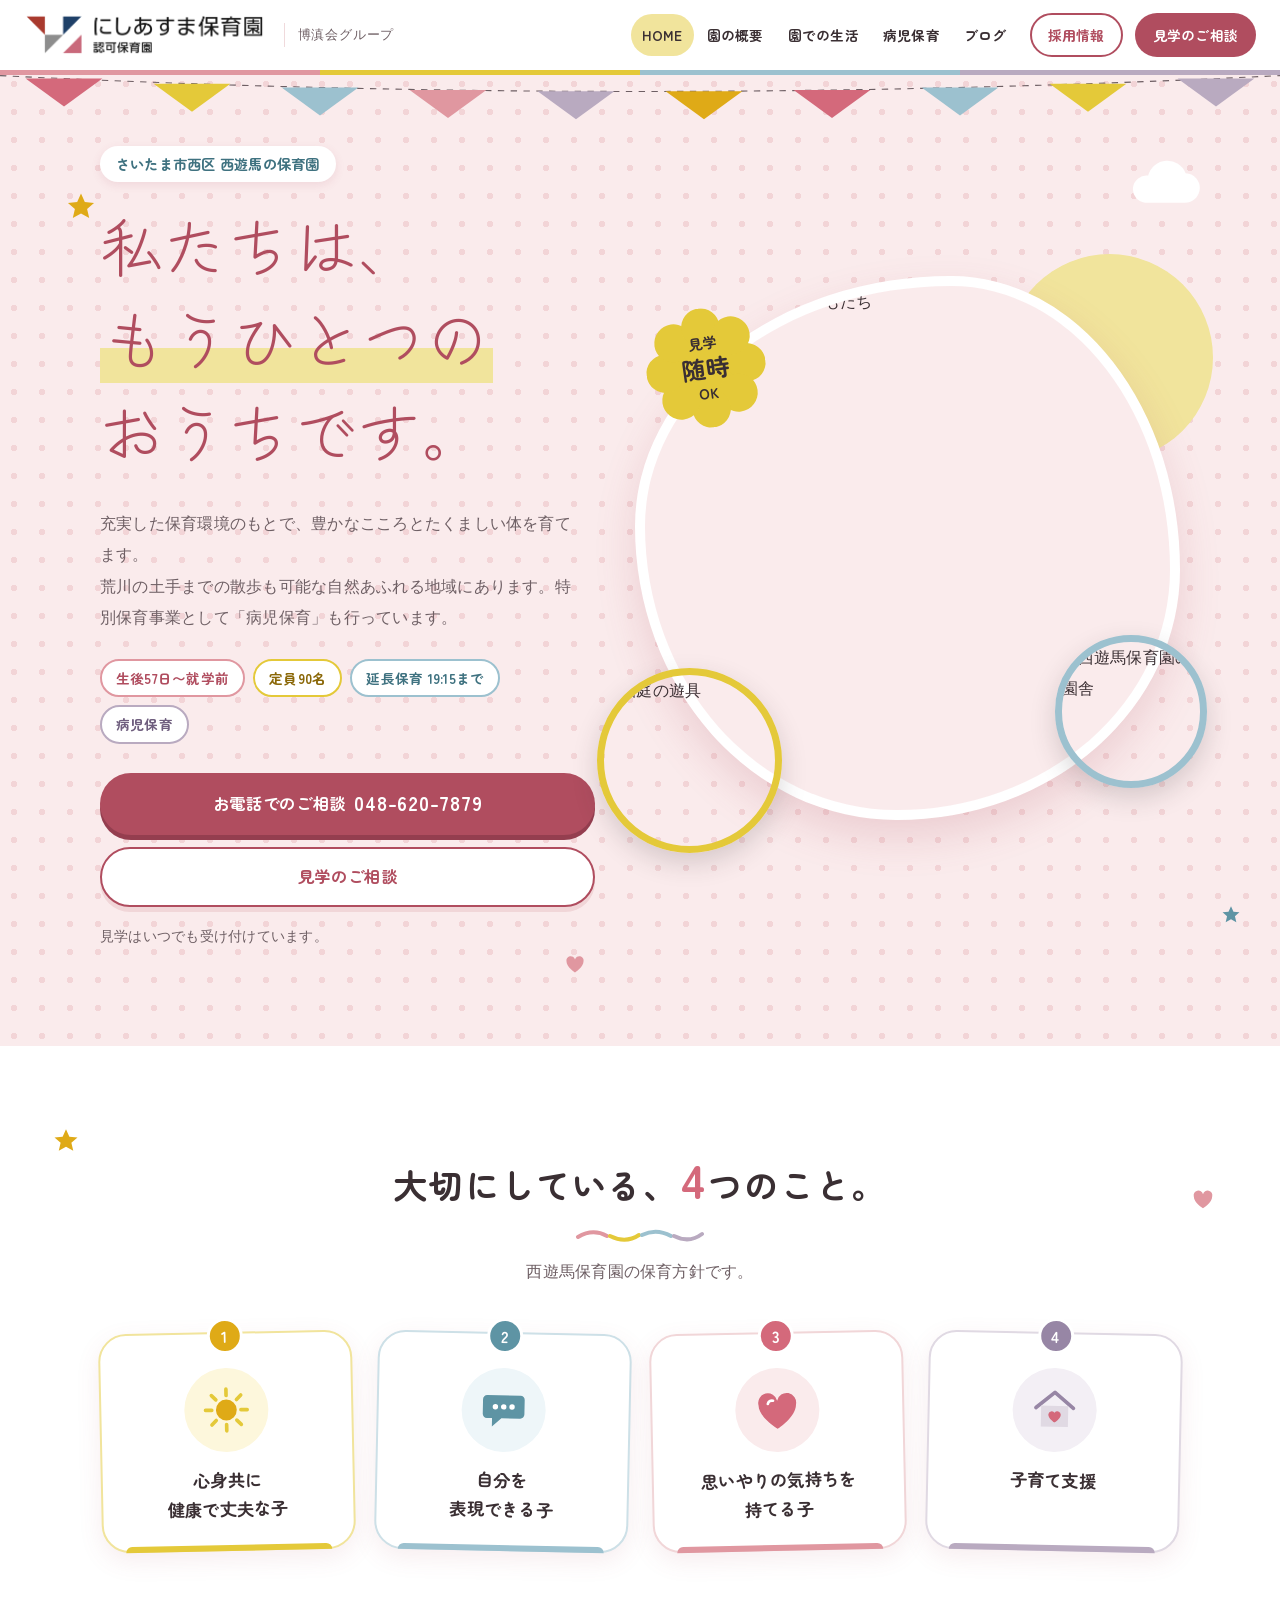
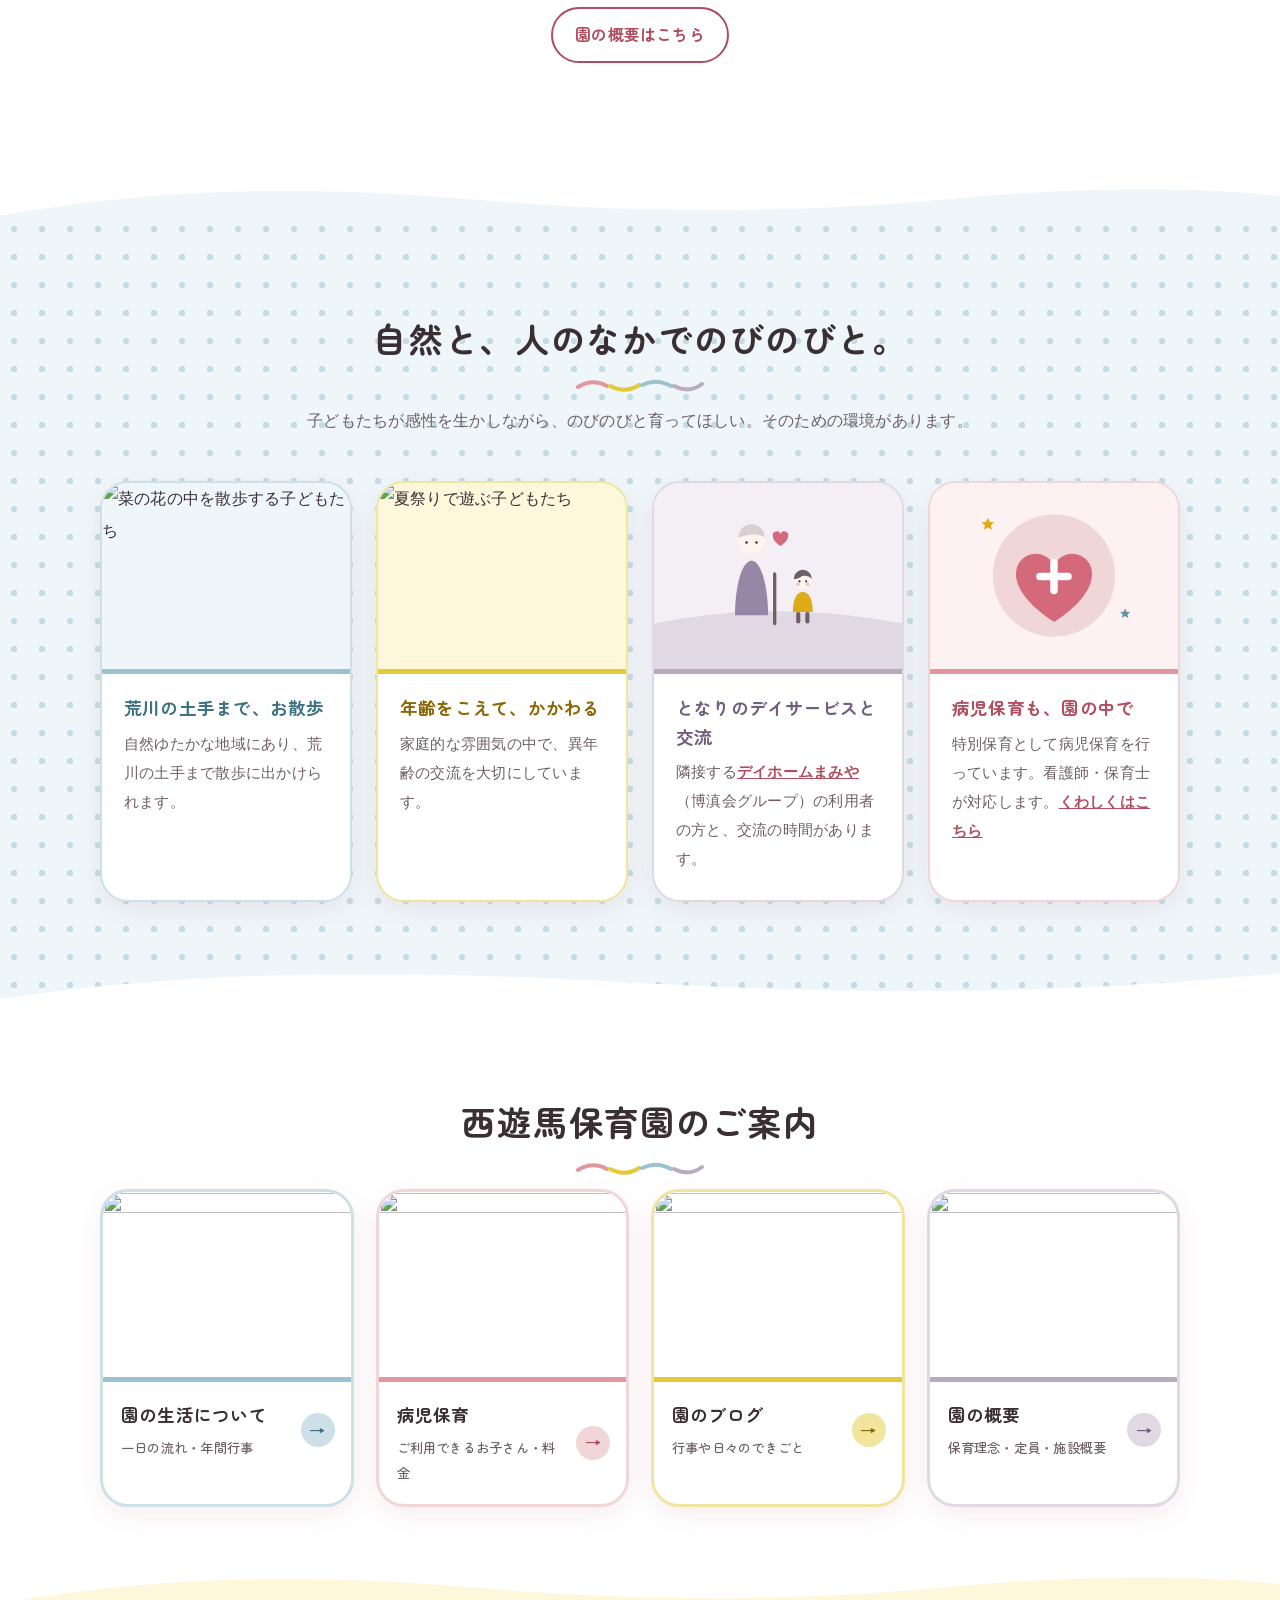
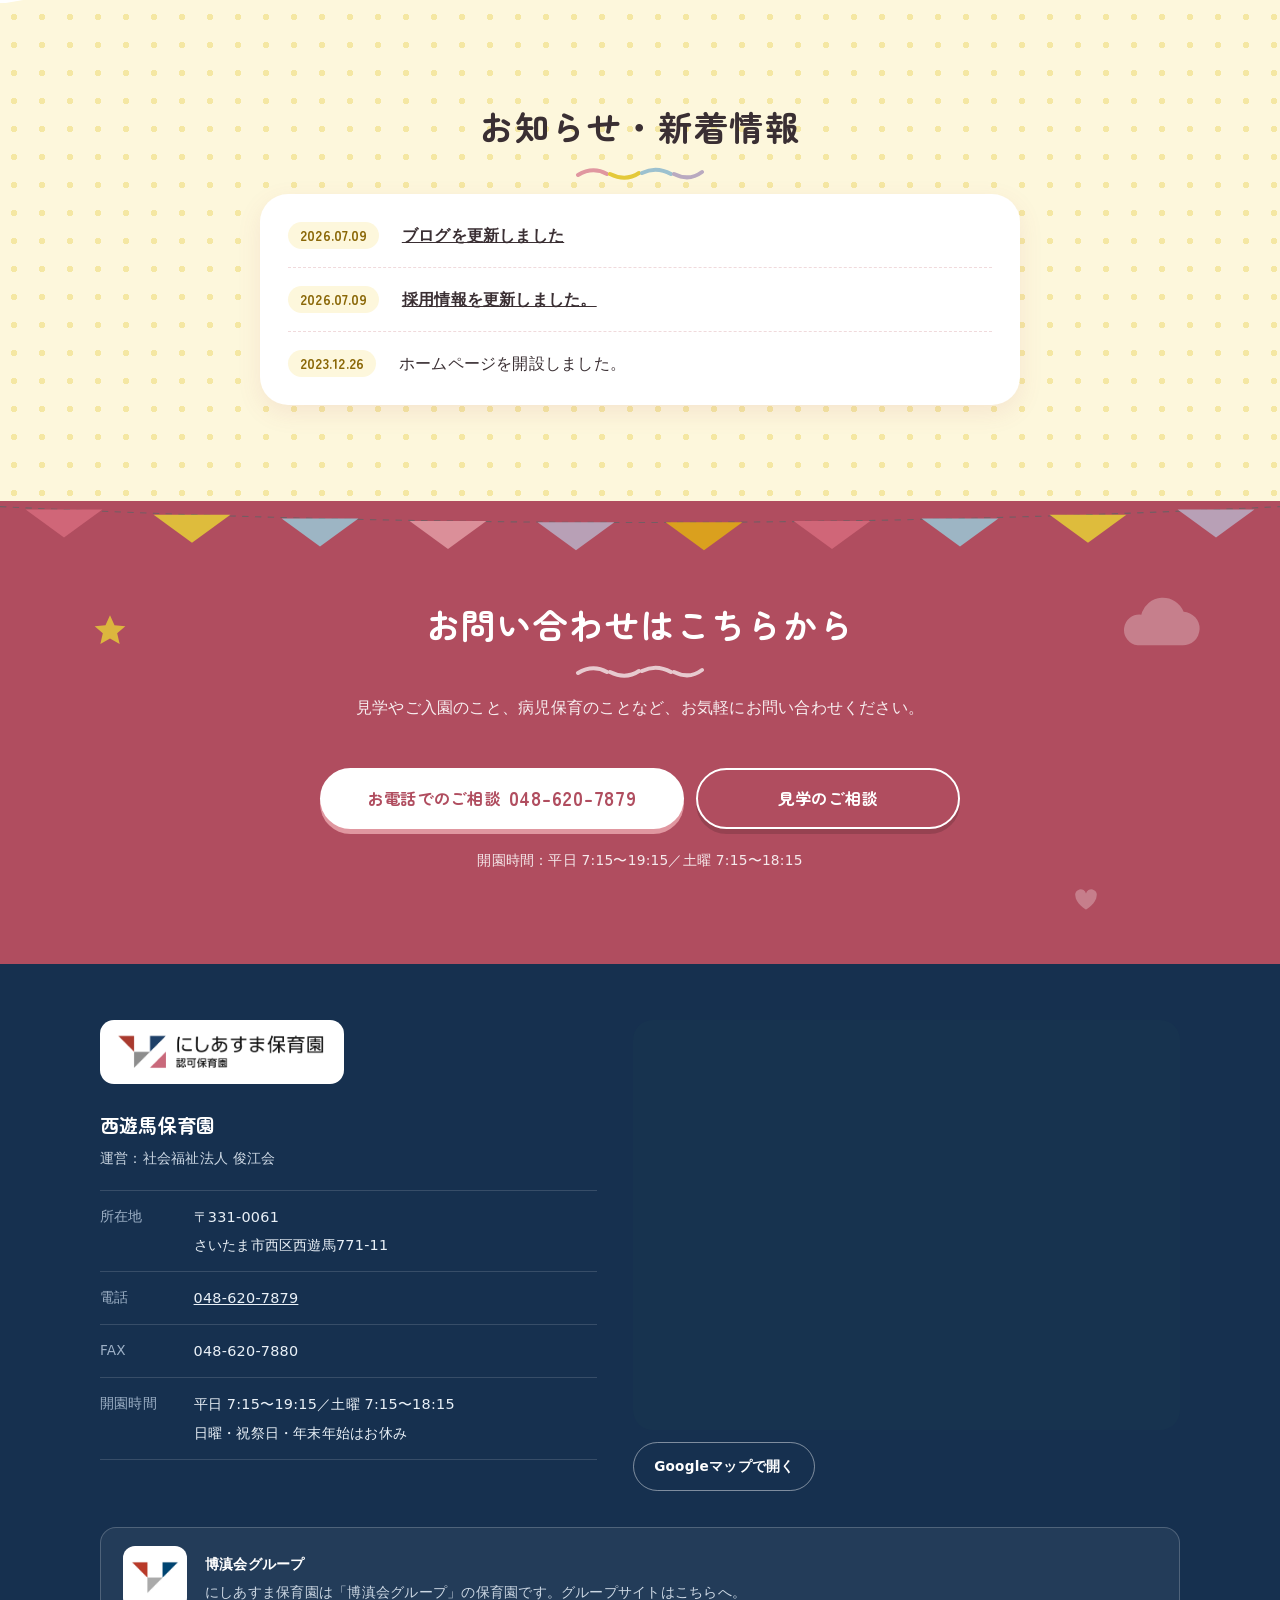
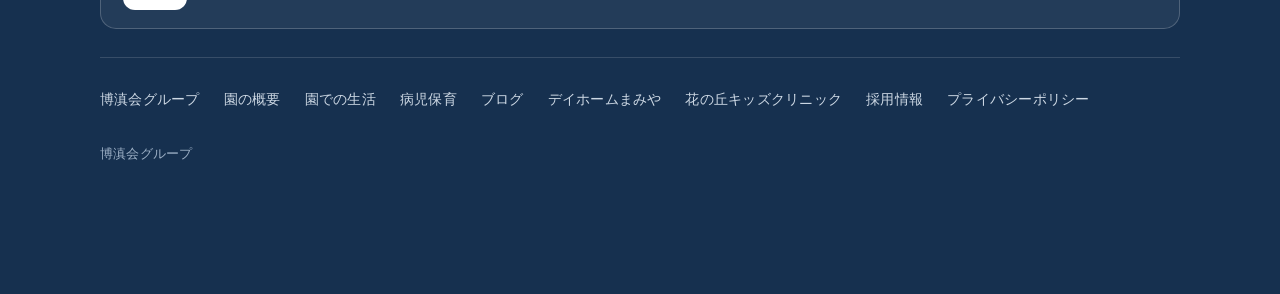
==== index.html @ fa854dcd "Add files via upload" ====
﻿<!DOCTYPE html>
<html lang="ja">
<head>
<meta charset="UTF-8">
<meta name="viewport" content="width=device-width, initial-scale=1">
<title>西遊馬保育園｜さいたま市西区の認可保育園｜博滇会グループ</title>
<!-- ★お試し公開のあいだは検索結果に出ないようにしています。本番公開のときはこの1行を削除してください★ -->
<meta name="robots" content="noindex,nofollow">
<meta name="description" content="社会福祉法人 俊江会 西遊馬保育園（さいたま市西区西遊馬）。生後57日から就学前まで、定員90名の認可保育園です。病児保育も行っています。博滇会グループ。">
<link rel="preconnect" href="https://fonts.googleapis.com">
<link rel="preconnect" href="https://fonts.gstatic.com" crossorigin>
<link href="https://fonts.googleapis.com/css2?family=Zen+Maru+Gothic:wght@500;700&display=swap" rel="stylesheet">
<link href="https://fonts.googleapis.com/css2?family=Zen+Kurenaido&display=swap&text=%E7%A7%81%E3%81%9F%E3%81%A1%E3%81%AF%E3%80%81%E3%82%82%E3%81%86%E3%81%B2%E3%81%A8%E3%81%A4%E3%81%AE%E3%81%8A%E3%81%86%E3%81%A1%E3%81%A7%E3%81%99%E3%80%82" rel="stylesheet">
<link rel="stylesheet" href="style.css">
</head>
<body>
<!--
  西遊馬保育園（博滇会グループ）　6ページ版　2026-10-06
  中身は今のサイト（nishiasuma.ed.jp）の6ページをそのまま移しています。
  ★写真・PDFは今のサイトのアドレスのまま読み込んでいます。
    博滇会サイトに移すときは、写真とPDFを博滇会サイトにアップし、
    「https://nishiasuma.ed.jp/」で始まるアドレスをすべて書き換えてください。
  ★1枚目の一行「私たちは、もうひとつのおうちです。」は案です。
-->
<!-- ========= 使い回すイラストの部品（見た目だけ） ========= -->
<svg width="0" height="0" style="position:absolute" aria-hidden="true">
  <defs>
    <symbol id="i-star" viewBox="0 0 24 24"><path d="M12 2.5l2.7 6 6.5.6-4.9 4.3 1.5 6.4L12 16.5l-5.8 3.3 1.5-6.4-4.9-4.3 6.5-.6z" fill="currentColor"/></symbol>
    <symbol id="i-heart" viewBox="0 0 24 24"><path d="M12 20.5S3.5 15.2 3.5 9.6A4.3 4.3 0 0 1 12 7.5a4.3 4.3 0 0 1 8.5 2.1c0 5.6-8.5 10.9-8.5 10.9z" fill="currentColor"/></symbol>
    <symbol id="i-cloud" viewBox="0 0 48 28"><path d="M13 26h24a9 9 0 0 0 .8-18A12 12 0 0 0 15 9.5 8.3 8.3 0 0 0 13 26z" fill="currentColor"/></symbol>
    <!-- 子どもの人形 -->
    <symbol id="kid" viewBox="0 0 40 70"><circle cx="20" cy="14" r="11" fill="#fff3ee"/><circle cx="20" cy="12" r="11" fill="none"/><path d="M9 12a11 11 0 0 1 22 0c-4-4-10-5-14-2-3 2-6 2-8 2z" fill="#6e5f64"/><circle cx="16" cy="15" r="1.3" fill="#3a2f33"/><circle cx="24" cy="15" r="1.3" fill="#3a2f33"/><circle cx="14" cy="18.5" r="2" fill="#e097a0" opacity=".6"/><circle cx="26" cy="18.5" r="2" fill="#e097a0" opacity=".6"/><path d="M8 52c0-16 5-24 12-24s12 8 12 24z" fill="currentColor"/><rect x="12" y="52" width="5" height="14" rx="2.5" fill="#6e5f64"/><rect x="23" y="52" width="5" height="14" rx="2.5" fill="#6e5f64"/></symbol>
  </defs>
</svg>

<header class="header">
  <a class="header__id" href="index.html">
    <img class="header__logoimg" src="logo-nishiasuma.png" alt="にしあすま保育園 認可保育園" width="981" height="185">
    <span class="group header__grp">博滇会グループ</span>
  </a>
  <nav class="gn" aria-label="サイトのご案内">
    <ul class="gn__list" id="gn-list"><li><a class="gn__a is-cur" href="index.html" aria-current="page">HOME</a></li><li><a class="gn__a" href="about.html">園の概要</a></li><li><a class="gn__a" href="life.html">園での生活</a></li><li><a class="gn__a" href="byojihoiku.html">病児保育</a></li><li><a class="gn__a" href="blog.html">ブログ</a></li></ul>
    <!-- ▼差し替え③：法人の採用サイト（うしろの ?utm_... は消さないでください） -->
    <a class="gn__recruit" id="btn-recruit-header" href="https://arwrk.net/recruit/hakushinkai?utm_source=nishiasuma&amp;utm_medium=site&amp;utm_campaign=recruit" target="_blank" rel="noopener">採用情報</a>
    <!-- ▼差し替え②：問い合わせページ -->
    <a class="gnav__cta gn__cta" id="btn-visit-header" href="https://hakushinkai.jp/contact/">見学のご相談</a>
    <button class="gn__toggle" type="button" aria-expanded="false" aria-controls="gn-list" aria-label="メニューを開く">
      <span class="gn__bars" aria-hidden="true"><span></span><span></span><span></span></span><span class="gn__togtxt">メニュー</span>
    </button>
  </nav>
</header>
<!-- ===== 1枚目 ===== -->
<main class="fv dots wave-bottom pink-sec">
  <div class="bunting" aria-hidden="true"></div>
  <span class="float float--a" style="width:34px;height:34px;left:5%;top:120px;color:var(--yel1)" aria-hidden="true"><svg><use href="#i-star"/></svg></span>
  <span class="float float--b" style="width:80px;height:46px;right:6%;top:90px;color:#fff" aria-hidden="true"><svg><use href="#i-cloud"/></svg></span>
  <span class="float float--a" style="width:24px;height:24px;left:44%;bottom:70px;color:var(--pink2)" aria-hidden="true"><svg><use href="#i-heart"/></svg></span>
  <span class="float float--b" style="width:22px;height:22px;right:3%;bottom:120px;color:var(--sky1)" aria-hidden="true"><svg><use href="#i-star"/></svg></span>

  <div class="fv__grid">
    <div class="fv__copy">
      <h1 class="sr-only">西遊馬保育園（さいたま市西区）｜博滇会グループの保育園</h1>
      <span class="fv__place">さいたま市西区 西遊馬の保育園</span>
      <!-- ★見せ場の一行（案）★ -->
      <p class="lead" aria-hidden="true"><span>私たちは、</span><span><em>もうひとつの</em></span><span>おうちです。</span></p>
      <p class="fv__text">充実した保育環境のもとで、豊かなこころとたくましい体を育てます。<br>荒川の土手までの散歩も可能な自然あふれる地域にあります。特別保育事業として「病児保育」も行っています。</p>
      <ul class="tags">
        <li>生後57日〜就学前</li>
        <li>定員90名</li>
        <li>延長保育 19:15まで</li>
        <li>病児保育</li>
      </ul>
      <div class="actions">
        <a class="btn btn--tel" id="btn-tel" href="tel:0486207879"><span>お電話でのご相談</span><span class="num-t">048-620-7879</span></a>
        <!-- ▼差し替え② -->
        <a class="btn btn--visit" id="btn-visit" href="https://hakushinkai.jp/contact/"><span>見学のご相談</span></a>
      </div>
      <p class="fv__note">見学はいつでも受け付けています。</p>
    </div>

    <div class="fv__photo">
      <span class="fv__ring fv__ring--1" aria-hidden="true"></span>
            <span class="fv__badge" aria-hidden="true"><span>見学<b>随時</b>OK</span></span>
      <div class="blob">
        <!-- ▼差し替え①：写真は今のサイト（nishiasuma.ed.jp）から読み込んでいます -->
        <img src="https://nishiasuma.ed.jp/img/p-top-recruit.jpg" alt="窓の外をながめる子どもたち" width="1200" height="800">
      </div>
      <figure class="fv__mini fv__mini--1"><img src="https://nishiasuma.ed.jp/img/mainvisual/life.jpg" alt="園庭の遊具" loading="lazy"></figure>
      <figure class="fv__mini fv__mini--2"><img src="https://nishiasuma.ed.jp/img/mainvisual/about.jpg" alt="西遊馬保育園の園舎" loading="lazy"></figure>
    </div>
  </div>
</main>

<!-- ===== 保育方針・保育理念 ===== -->
<section class="section section--white" aria-labelledby="policy-title">
  <span class="float float--a" style="width:30px;height:30px;left:4%;top:80px;color:var(--yel1)" aria-hidden="true"><svg><use href="#i-star"/></svg></span>
  <span class="float float--b" style="width:26px;height:26px;right:5%;top:140px" aria-hidden="true"><svg><use href="#i-heart"/></svg></span>
  <div class="wrap">
    <h2 class="h2" id="policy-title"><span>大切にしている、</span><span><span class="num">4</span>つのこと。</span></h2>
    <p class="lede">西遊馬保育園の保育方針です。</p>

    <div class="policy">
      <article class="pcard k-yel"><span class="pcard__no">1</span>
        <div class="pcard__ico" aria-hidden="true"><svg viewBox="0 0 48 48"><circle cx="24" cy="24" r="10" fill="#dfaa17"/><g stroke="#e4c939" stroke-width="3.5" stroke-linecap="round"><path d="M24 4v6M24 38v6M4 24h6M38 24h6M9.9 9.9l4.2 4.2M33.9 33.9l4.2 4.2M9.9 38.1l4.2-4.2M33.9 14.1l4.2-4.2"/></g></svg></div>
        <h3>心身共に<br>健康で丈夫な子</h3></article>
      <article class="pcard k-sky"><span class="pcard__no">2</span>
        <div class="pcard__ico" aria-hidden="true"><svg viewBox="0 0 48 48"><path d="M8 10h32a4 4 0 0 1 4 4v14a4 4 0 0 1-4 4H22l-9 8v-8H8a4 4 0 0 1-4-4V14a4 4 0 0 1 4-4z" fill="#5e94a4"/><g fill="#fff"><circle cx="16" cy="21" r="2.6"/><circle cx="24" cy="21" r="2.6"/><circle cx="32" cy="21" r="2.6"/></g></svg></div>
        <h3>自分を<br>表現できる子</h3></article>
      <article class="pcard k-pink"><span class="pcard__no">3</span>
        <div class="pcard__ico" aria-hidden="true"><svg viewBox="0 0 48 48"><path d="M24 42S6 31 6 19a9 9 0 0 1 18-4 9 9 0 0 1 18 4c0 12-18 23-18 23z" fill="#d4697b"/><path d="M15 18a4 4 0 0 1 5-3" stroke="#fff" stroke-width="2.6" fill="none" stroke-linecap="round"/></svg></div>
        <h3>思いやりの気持ちを<br>持てる子</h3></article>
      <article class="pcard k-pur"><span class="pcard__no">4</span>
        <div class="pcard__ico" aria-hidden="true"><svg viewBox="0 0 48 48"><path d="M6 22L24 7l18 15" fill="none" stroke="#9786a5" stroke-width="3.5" stroke-linecap="round" stroke-linejoin="round"/><path d="M11 20v20h26V20" fill="#e0d9e3"/><path d="M24 36s-6-3.6-6-7.6a3.3 3.3 0 0 1 6-1.7 3.3 3.3 0 0 1 6 1.7c0 4-6 7.6-6 7.6z" fill="#d4697b"/></svg></div>
        <h3>子育て支援</h3></article>
    </div>

    <p class="center" style="margin-top:2.4em"><a class="linkbtn" href="about.html">園の概要はこちら</a></p>
    <img class="deco-strip" src="https://nishiasuma.ed.jp/img/about_img02.png" alt="" aria-hidden="true" loading="lazy">
</section>

<!-- ===== 園の特徴 ===== -->
<section class="section section--pink dots wave-top tint-sky sky-sec" aria-labelledby="feature-title">
  <div class="wrap">
    <h2 class="h2" id="feature-title"><span>自然と、人のなかで</span><span>のびのびと。</span></h2>
    <p class="lede">子どもたちが感性を生かしながら、のびのびと育ってほしい。そのための環境があります。</p>

    <div class="features">
      <article class="fcard k-sky">
        <div class="fcard__pic"><img src="https://nishiasuma.ed.jp/img/mainvisual/byojihoiku.jpg" alt="菜の花の中を散歩する子どもたち" loading="lazy"></div>
        <div class="fcard__body"><h3>荒川の土手まで、お散歩</h3><p>自然ゆたかな地域にあり、荒川の土手まで散歩に出かけられます。</p></div>
      </article>
      <article class="fcard k-yel">
        <div class="fcard__pic"><img src="https://nishiasuma.ed.jp/img/about_img03.webp" alt="夏祭りで遊ぶ子どもたち" loading="lazy"></div>
        <div class="fcard__body"><h3>年齢をこえて、かかわる</h3><p>家庭的な雰囲気の中で、異年齢の交流を大切にしています。</p></div>
      </article>
      <article class="fcard k-pur">
        <div class="fcard__pic">
          <!-- ▼差し替え①：デイサービスとの交流 -->
          <svg viewBox="0 0 300 225" role="img" aria-label="デイサービスの方と子どものイラスト"><rect width="300" height="225" fill="#f3eff5"/><path d="M0 170 Q150 140 300 170 L300 225 L0 225Z" fill="#e0d9e3"/><circle cx="118" cy="70" r="16" fill="#fff3ee"/><path d="M102 66a16 16 0 0 1 32 0c-6-4-16-6-32 0z" fill="#d9cfd2"/><circle cx="112" cy="72" r="1.5" fill="#3a2f33"/><circle cx="124" cy="72" r="1.5" fill="#3a2f33"/><path d="M98 160c0-34 8-66 20-66s20 32 20 66z" fill="#9786a5"/><path d="M146 110v60" stroke="#6e5f64" stroke-width="4" stroke-linecap="round"/><use href="#kid" x="160" y="104" width="40" height="70" style="color:#dfaa17"/><use href="#i-heart" x="140" y="54" width="26" height="26" style="color:#d4697b"/></svg>
        </div>
        <div class="fcard__body"><h3>となりのデイサービスと交流</h3><p>隣接する<a id="btn-mamiya" href="https://hakushinkai.jp/facilities/dayhome_mamiya/">デイホームまみや</a>（博滇会グループ）の利用者の方と、交流の時間があります。</p></div>
      </article>
      <article class="fcard k-pink">
        <div class="fcard__pic">
          <!-- ▼差し替え①：病児保育室 -->
          <svg viewBox="0 0 300 225" role="img" aria-label="病児保育のイラスト"><rect width="300" height="225" fill="#fdf1f2"/><circle cx="150" cy="112" r="74" fill="#f1d6d8"/><path d="M150 168s-46-27-46-58a24 24 0 0 1 46-10 24 24 0 0 1 46 10c0 31-46 58-46 58z" fill="#d4697b"/><path d="M150 96v34M133 113h34" stroke="#fff" stroke-width="9" stroke-linecap="round"/><use href="#i-star" x="60" y="40" width="20" height="20" style="color:#dfaa17"/><use href="#i-star" x="228" y="150" width="16" height="16" style="color:#5e94a4"/></svg>
        </div>
        <div class="fcard__body"><h3>病児保育も、園の中で</h3><p>特別保育として病児保育を行っています。看護師・保育士が対応します。<a href="byojihoiku.html">くわしくはこちら</a></p></div>
      </article>
    </div>
  </div>
</section>

<!-- ===== 各ページへの入口 ===== -->
<section class="section section--white wave-top white-sec" aria-labelledby="tiles-title">
  <div class="wrap">
    <h2 class="h2" id="tiles-title"><span>西遊馬保育園の</span><span>ご案内</span></h2>
    <div class="tiles">
      <a class="tile k-sky" href="life.html"><img src="https://nishiasuma.ed.jp/img/p-event/10_01.webp" alt="" loading="lazy"><span class="tile__t">園の生活について<small>一日の流れ・年間行事</small></span></a>
      <a class="tile k-pink" href="byojihoiku.html"><img src="https://nishiasuma.ed.jp/img/mainvisual/byojihoiku.jpg" alt="" loading="lazy"><span class="tile__t">病児保育<small>ご利用できるお子さん・料金</small></span></a>
      <a class="tile k-yel" href="blog.html"><img src="https://nishiasuma.ed.jp/blog/img/202606_01.webp" alt="" loading="lazy"><span class="tile__t">園のブログ<small>行事や日々のできごと</small></span></a>
      <a class="tile k-pur" href="about.html"><img src="https://nishiasuma.ed.jp/img/mainvisual/about.jpg" alt="" loading="lazy"><span class="tile__t">園の概要<small>保育理念・定員・施設概要</small></span></a>
    </div>
  </div>
</section>

<!-- ===== お知らせ・新着情報 ===== -->
<section class="section section--pink dots wave-top tint-yel yel-sec" aria-labelledby="news-title">
  <div class="wrap">
    <h2 class="h2" id="news-title">お知らせ・新着情報</h2>
    <!-- ▼差し替え⑤：博滇会サイトの「お知らせ」から自動で出す想定 -->
    <ul class="news">
      <li><time>2026.07.09</time><a href="blog.html">ブログを更新しました</a></li>
      <li><time>2026.07.09</time><a href="https://arwrk.net/recruit/hakushinkai?utm_source=nishiasuma&amp;utm_medium=site&amp;utm_campaign=recruit" target="_blank" rel="noopener">採用情報を更新しました。</a></li>
      <li><time>2023.12.26</time><span>ホームページを開設しました。</span></li>
    </ul>
  </div>
</section>
<!-- ===== 最後のご相談 ===== -->
<section class="cta" aria-labelledby="cta-title">
  <div class="bunting" aria-hidden="true"></div>
  <span class="float float--a is-yel" style="width:40px;height:40px;left:7%;top:110px" aria-hidden="true"><svg><use href="#i-star"/></svg></span>
  <span class="float float--b" style="width:90px;height:52px;right:6%;top:96px" aria-hidden="true"><svg><use href="#i-cloud"/></svg></span>
  <span class="float float--a" style="width:30px;height:30px;right:14%;bottom:50px" aria-hidden="true"><svg><use href="#i-heart"/></svg></span>
  <div class="wrap">
    <h2 class="h2" id="cta-title"><span>お問い合わせは</span><span>こちらから</span></h2>
    <p class="lede" style="text-align:center">見学やご入園のこと、病児保育のことなど、お気軽にお問い合わせください。</p>
    <div class="actions">
      <a class="btn btn--tel" id="btn-tel-2" href="tel:0486207879"><span>お電話でのご相談</span><span class="num-t">048-620-7879</span></a>
      <!-- ▼差し替え② -->
      <a class="btn btn--visit" id="btn-visit-2" href="https://hakushinkai.jp/contact/"><span>見学のご相談</span></a>
    </div>
    <p class="note">開園時間：平日 7:15〜19:15／土曜 7:15〜18:15</p>
  </div>
</section>

<!-- ===== フッター ===== -->
<footer class="footer">
  <div class="wrap footer__grid">
    <div>
      <span class="footer__logo"><img src="logo-nishiasuma.png" alt="にしあすま保育園 認可保育園" width="981" height="185" loading="lazy"></span>
      <span class="name">西遊馬保育園</span>
      <span class="name-sub">運営：社会福祉法人 俊江会</span>
      <dl class="access">
        <div><dt>所在地</dt><dd>〒331-0061<br>さいたま市西区西遊馬771-11</dd></div>
        <div><dt>電話</dt><dd><a href="tel:0486207879">048-620-7879</a></dd></div>
        <div><dt>FAX</dt><dd>048-620-7880</dd></div>
        <div><dt>開園時間</dt><dd>平日 7:15〜19:15／土曜 7:15〜18:15<br>日曜・祝祭日・年末年始はお休み</dd></div>
      </dl>
    </div>
    <div>
      <iframe src="https://maps.google.com/maps?q=%E5%9F%BC%E7%8E%89%E7%9C%8C%E3%81%95%E3%81%84%E3%81%9F%E3%81%BE%E5%B8%82%E8%A5%BF%E5%8C%BA%E8%A5%BF%E9%81%8A%E9%A6%AC771-11&amp;z=16&amp;output=embed" title="西遊馬保育園の地図" loading="lazy" referrerpolicy="no-referrer-when-downgrade"></iframe>
      <a class="map-link" id="btn-map" href="https://www.google.com/maps/search/?api=1&amp;query=%E5%9F%BC%E7%8E%89%E7%9C%8C%E3%81%95%E3%81%84%E3%81%9F%E3%81%BE%E5%B8%82%E8%A5%BF%E5%8C%BA%E8%A5%BF%E9%81%8A%E9%A6%AC771-11" target="_blank" rel="noopener">Googleマップで開く</a>
    </div>
  </div>
  <div class="wrap">
    <a class="orgcard" id="btn-org" href="https://hakushinkai.jp/" target="_blank" rel="noopener">
      <span class="orgcard__logo" style="width:64px;height:64px;padding:8px;flex:none;display:flex;align-items:center;justify-content:center;background:#fff;border-radius:12px;overflow:hidden"><img src="logo-hakushinkai.png" alt="博滇会グループのマーク" width="240" height="164" style="width:100%;height:auto;max-height:100%;object-fit:contain;display:block"></span>
      <span><strong>博滇会グループ</strong><small>にしあすま保育園は「博滇会グループ」の保育園です。グループサイトはこちらへ。</small></span>
    </a>
  </div>
  <nav class="wrap footer__links" aria-label="関連リンク">
    <a href="https://hakushinkai.jp/">博滇会グループ</a>
    <a href="about.html">園の概要</a><a href="life.html">園での生活</a><a href="byojihoiku.html">病児保育</a><a href="blog.html">ブログ</a><a href="https://hakushinkai.jp/facilities/dayhome_mamiya/">デイホームまみや</a>
    <a href="https://hakushinkai.jp/facilities/hananookakidsclinic/">花の丘キッズクリニック</a>
    <!-- ▼差し替え③ -->
    <a id="btn-recruit-footer" href="https://arwrk.net/recruit/hakushinkai?utm_source=nishiasuma&amp;utm_medium=site&amp;utm_campaign=recruit" target="_blank" rel="noopener">採用情報</a>
    <a href="https://hakushinkai.jp/privacy-policy/">プライバシーポリシー</a>
  </nav>
  <p class="wrap group">博滇会グループ</p>
</footer>

<!-- ===== 画面下のお問い合わせバー ===== -->
<div class="callbar">
  <div class="callbar__inner">
    <p class="callbar__msg">見学・ご相談は、お気軽にどうぞ。</p>
    <div class="callbar__btns">
      <a class="cbtn cbtn--tel" id="btn-tel-bar" href="tel:0486207879"><span class="only-sp">電話する</span><span class="only-pc">お電話&nbsp;&nbsp;048-620-7879</span></a>
      <!-- ▼差し替え② -->
      <a class="cbtn cbtn--visit" id="btn-visit-bar" href="https://hakushinkai.jp/contact/"><span class="only-sp">見学・相談</span><span class="only-pc">見学のご相談</span></a>
    </div>
  </div>
</div>

<script>
/* 画面下のバーを、1枚目のボタンと最後のご相談が見えているあいだだけ隠します。 */
(function () {
  var bar = document.querySelector('.callbar');
  if (!bar || !('IntersectionObserver' in window)) return;
  var fv = document.querySelector('.fv .actions');
  var cta = document.querySelector('.cta');
  var s = { fv:false, cta:false };
  var io = new IntersectionObserver(function (es) {
    es.forEach(function (e) { if (e.target === fv) s.fv = e.isIntersecting; else s.cta = e.isIntersecting; });
    bar.classList.toggle('is-hidden', s.fv || s.cta);
  }, { threshold: 0.2 });
  if (fv) io.observe(fv);
  if (cta) io.observe(cta);
})();
</script>
<script>
/* スマホのメニューの開け閉め */
(function(){
  var nav=document.querySelector('.gn'); if(!nav) return;
  var btn=nav.querySelector('.gn__toggle');
  function set(o){ nav.classList.toggle('is-open',o); btn.setAttribute('aria-expanded',o?'true':'false'); btn.setAttribute('aria-label',o?'メニューを閉じる':'メニューを開く'); }
  btn.addEventListener('click',function(){ set(btn.getAttribute('aria-expanded')!=='true'); });
  document.addEventListener('click',function(e){ if(!nav.contains(e.target)) set(false); });
  document.addEventListener('keydown',function(e){ if(e.key==='Escape') set(false); });
  nav.querySelectorAll('.gn__a').forEach(function(a){ a.addEventListener('click',function(){ set(false); }); });
})();
</script>
</body>
</html>
---- style.css ----
﻿@charset "UTF-8";

/* =========================================================
   色（ここを変えればページ全体の色が変わります）
   ========================================================= */
:root{
  --pink1:   #d4697b;   /* ピンク1：飾り・大きな見出しの差し色 */
  --pink2:   #e097a0;   /* ピンク2：飾り・枠 */
  --pink3:   #f1d6d8;   /* ピンク3：うすい面 */
  --pink4:   #faebec;   /* ピンク3をさらにうすく：地の色 */
  --deep:    #b04d5f;   /* ピンクを濃くした色：白い文字を乗せるボタン・面、小さな差し色の文字 */
  --deep-d:  #943e4f;   /* 押したとき */
  --bg:      #fffaf8;   /* ページの地（ほんのりピンクがかった白） */
  --white:   #ffffff;
  --ink:     #3a2f33;   /* 本文の文字（あたたかい濃い色） */
  --ink-soft:#6e5f64;
  --line:    #f0dadc;
  /* 博滇会カラー一覧表の展開色（2026-10-06 第4版で追加） */
  --yel1:#dfaa17; --yel2:#e4c939; --yel3:#f1e49c; --yel4:#fdf7dc; --yel-ink:#8a6707;
  --sky1:#5e94a4; --sky2:#9cc1cf; --sky3:#cde0e7; --sky4:#eef6f9; --sky-ink:#3f7280;
  --pur1:#9786a5; --pur2:#b9aac0; --pur3:#e0d9e3; --pur4:#f3eff5; --pur-ink:#6f5e7e;
  --rainbow: linear-gradient(90deg, var(--pink2) 0 25%, var(--yel2) 25% 50%, var(--sky2) 50% 75%, var(--pur2) 75% 100%);
  --navy:    #1e4068;   /* 博滇会の深藍（フッターだけ） */
  --navy-d:  #16304f;
  --shadow:  0 8px 24px rgba(176,77,95,.10);
  --maxw:    1080px;
  --round:   "Zen Maru Gothic", "Hiragino Maru Gothic ProN", "Hiragino Kaku Gothic ProN", system-ui, sans-serif;
}

*{ box-sizing:border-box; margin:0; padding:0; }
html{ scroll-behavior:smooth; }
body{
  background:var(--bg); color:var(--ink);
  font-family: system-ui, -apple-system, "Hiragino Kaku Gothic ProN", "Noto Sans JP", "Yu Gothic", Meiryo, sans-serif;
  line-height:1.95; letter-spacing:.015em; -webkit-font-smoothing:antialiased;
  overflow-x:hidden;
}
img{ max-width:100%; display:block; }
a{ color:var(--deep); }
.wrap{ width:100%; max-width:var(--maxw); margin:0 auto; position:relative; z-index:1; }
.sr-only{ position:absolute; width:1px; height:1px; overflow:hidden; clip:rect(0 0 0 0); white-space:nowrap; }

/* =========================================================
   飾りの部品
   ========================================================= */
/* ガーランド（三角の旗） */
.bunting{
  height:56px; width:100%;
  background:url("data:image/svg+xml;utf8,<svg xmlns='http://www.w3.org/2000/svg' viewBox='0 0 600 60' preserveAspectRatio='none'><path d='M0 6 Q300 40 600 6' fill='none' stroke='%236e5f64' stroke-width='1.2' stroke-dasharray='3 3'/><polygon points='12,9.2 48,9.2 30,39.2' fill='%23d4697b'/><polygon points='72,14.7 108,14.7 90,44.7' fill='%23e4c939'/><polygon points='132,18.8 168,18.8 150,48.8' fill='%239cc1cf'/><polygon points='192,21.5 228,21.5 210,51.5' fill='%23e097a0'/><polygon points='252,22.8 288,22.8 270,52.8' fill='%23b9aac0'/><polygon points='312,22.8 348,22.8 330,52.8' fill='%23dfaa17'/><polygon points='372,21.5 408,21.5 390,51.5' fill='%23d4697b'/><polygon points='432,18.8 468,18.8 450,48.8' fill='%239cc1cf'/><polygon points='492,14.7 528,14.7 510,44.7' fill='%23e4c939'/><polygon points='552,9.2 588,9.2 570,39.2' fill='%23b9aac0'/></svg>") no-repeat center top / 100% 100%;
  pointer-events:none;
}
@media (max-width:760px){ .bunting{ height:40px; } }

/* 水玉の面 */
.dots{
  background-color:var(--pink4);
  background-image:radial-gradient(circle, rgba(224,151,160,.28) 3px, transparent 3.5px);
  background-size:28px 28px;
}

/* 波の境目（上下） */
.wave-top, .wave-bottom{ position:relative; }
.wave-top::before, .wave-bottom::after{
  content:""; position:absolute; left:0; right:0; height:34px; pointer-events:none; z-index:0;
  background-repeat:no-repeat; background-size:100% 100%;
}
.wave-top::before{ top:-33px; background-image:var(--wave-up); }
.wave-bottom::after{ bottom:-33px; background-image:var(--wave-down); z-index:2; }
.pink-sec{
  --wave-up:url("data:image/svg+xml;utf8,<svg xmlns='http://www.w3.org/2000/svg' viewBox='0 0 1200 34' preserveAspectRatio='none'><path d='M0 34 C 150 4 300 4 450 18 C 600 32 750 32 900 16 C 1050 2 1150 8 1200 14 L1200 34 Z' fill='%23faebec'/></svg>");
  --wave-down:url("data:image/svg+xml;utf8,<svg xmlns='http://www.w3.org/2000/svg' viewBox='0 0 1200 34' preserveAspectRatio='none'><path d='M0 0 L1200 0 L1200 20 C 1050 32 900 32 750 18 C 600 4 450 4 300 18 C 150 32 50 28 0 20 Z' fill='%23faebec'/></svg>");
}
.white-sec{
  --wave-up:url("data:image/svg+xml;utf8,<svg xmlns='http://www.w3.org/2000/svg' viewBox='0 0 1200 34' preserveAspectRatio='none'><path d='M0 34 C 200 2 400 6 600 18 C 800 30 1000 30 1200 8 L1200 34 Z' fill='%23ffffff'/></svg>");
  --wave-down:url("data:image/svg+xml;utf8,<svg xmlns='http://www.w3.org/2000/svg' viewBox='0 0 1200 34' preserveAspectRatio='none'><path d='M0 0 L1200 0 L1200 14 C 1000 34 800 30 600 18 C 400 6 200 4 0 22 Z' fill='%23ffffff'/></svg>");
}

/* 浮かぶ星・雲・ハート */
.float{ position:absolute; pointer-events:none; z-index:0; color:var(--pink2); }
.float svg{ width:100%; height:100%; display:block; }
.float--a{ animation:bob 7s ease-in-out infinite alternate; }
.float--b{ animation:bob 9s ease-in-out -3s infinite alternate; }
@keyframes bob{ from{ transform:translateY(0) rotate(-6deg); } to{ transform:translateY(-14px) rotate(8deg); } }

/* =========================================================
   見出し
   ========================================================= */
.section{ padding:96px 24px; position:relative; }
.section--white{ background:var(--white); }
.section--pink{ background-color:var(--pink4); }
.eng{
  display:block; text-align:center; font-family:"Zen Kurenaido", var(--round);
  color:var(--pink1); font-size:1.15rem; letter-spacing:.12em; margin-bottom:.1em;
}
.h2{
  font-family:var(--round); font-weight:700;
  font-size:clamp(1.5rem, 4.4vw, 2.15rem); line-height:1.6; letter-spacing:.05em;
  color:var(--ink); text-align:center; margin:0 0 .4em;
}
.h2 span{ display:inline-block; white-space:nowrap; }
/* 手描き風の下線 */
.h2::after{
  content:""; display:block; width:120px; height:14px; margin:.35em auto 0;
  background:url("data:image/svg+xml;utf8,<svg xmlns='http://www.w3.org/2000/svg' viewBox='0 0 120 14'><path d='M3 9 C 20 3 34 13 50 7 S 82 3 96 8 S 112 10 117 5' fill='none' stroke='%23e097a0' stroke-width='4' stroke-linecap='round'/></svg>") no-repeat center / contain;
}
.num{ color:var(--pink1); font-size:1.35em; padding:0 .04em; }
.lede{ color:var(--ink-soft); font-size:.98rem; line-height:2.05; margin:0 auto 2.8em; max-width:760px; text-align:center; }
.h3-pill{
  display:inline-flex; align-items:center; gap:.5em; font-family:var(--round); font-weight:700;
  background:var(--white); color:var(--deep); border:2px dashed var(--pink2);
  border-radius:999px; padding:6px 20px; font-size:1.02rem; margin-bottom:1em;
}

/* =========================================================
   上の帯
   ========================================================= */
.header{
  position:sticky; top:0; z-index:60;
  display:flex; align-items:center; justify-content:space-between; gap:14px;
  padding:12px 24px; background:rgba(255,255,255,.96); border-bottom:0;
  backdrop-filter:blur(6px);
  box-shadow:0 4px 0 -0px transparent;
}
.header__id{ display:flex; align-items:center; gap:.7em; min-width:0; text-decoration:none; color:inherit; }
.header__logo{
  flex:none; width:40px; height:40px; border-radius:50%; background:var(--pink3);
  display:grid; place-items:center;
}
.header__logo svg{ width:26px; height:26px; }
.header__txt{ display:flex; align-items:baseline; gap:.8em; flex-wrap:wrap; }
.header .facility{ font-family:var(--round); font-size:1.35rem; font-weight:700; letter-spacing:.06em; color:var(--ink); }
.header .group{ font-size:.8rem; color:var(--ink-soft); letter-spacing:.06em; }
.gnav{ display:flex; align-items:center; gap:2px; }
.gnav a{
  font-family:var(--round); font-size:.86rem; font-weight:700; color:var(--ink); text-decoration:none;
  padding:9px 12px; border-radius:999px; white-space:nowrap;
}
.gnav a:hover{ background:var(--pink4); color:var(--deep); }
.gnav .gnav__recruit{ border:2px solid var(--pink2); margin-left:6px; }
.gnav .gnav__cta{ background:var(--deep); color:#fff; margin-left:6px; padding:9px 18px; }
.gnav .gnav__cta:hover{ background:var(--deep-d); color:#fff; }
@media (max-width:1000px){ .gnav .gnav__page{ display:none; } }
@media (max-width:560px){
  .header{ padding:9px 14px; }
  .header__txt{ flex-direction:column; gap:0; }
  .header .facility{ font-size:1.08rem; line-height:1.35; }
  .header .group{ font-size:.68rem; }
  .header__logo{ width:34px; height:34px; }
  .gnav .gnav__recruit{ display:none; }
  .gnav .gnav__cta{ padding:8px 13px; font-size:.8rem; }
}

/* =========================================================
   1枚目
   ========================================================= */
.fv{ position:relative; overflow:hidden; padding:20px 24px 96px; }
.fv .bunting{ position:absolute; top:0; left:0; }
.fv__grid{
  max-width:var(--maxw); margin:0 auto; position:relative; z-index:1;
  display:grid; grid-template-columns:minmax(0,1fr) minmax(0,1.1fr); gap:40px; align-items:center;
  padding-top:56px;
}
.fv__copy{ text-align:left; }
.fv__place{
  display:inline-block; font-family:var(--round); font-weight:700; font-size:.9rem;
  background:var(--white); color:var(--deep); border-radius:999px; padding:4px 16px; margin-bottom:1.1em;
  box-shadow:0 3px 10px rgba(176,77,95,.12);
}
.lead{
  font-family:"Zen Kurenaido", var(--round); font-weight:400;
  font-size:clamp(2.2rem, 5.6vw, 4rem); line-height:1.45; color:var(--deep);
  margin-bottom:.5em;
  opacity:0; transform:translateY(14px); animation:rise .9s cubic-bezier(.22,.61,.36,1) .15s forwards;
}
.lead span{ display:inline-block; white-space:nowrap; }
.lead em{ font-style:normal; background:linear-gradient(transparent 62%, var(--pink3) 62%); padding:0 .06em; }
@keyframes rise{ to{ opacity:1; transform:none; } }
.fv__text{ color:var(--ink-soft); margin-bottom:1.6em; max-width:30em; }

.tags{ display:flex; flex-wrap:wrap; gap:8px; list-style:none; margin:0 0 1.8em; }
.tags li{
  font-family:var(--round); font-size:.86rem; font-weight:700; color:var(--deep);
  background:var(--white); border:2px solid var(--pink3); border-radius:999px; padding:4px 14px; white-space:nowrap;
}

/* 写真の枠（まるい形） */
.fv__photo{ position:relative; }
.blob{
  position:relative; aspect-ratio:1/1; overflow:hidden;
  border-radius:58% 42% 52% 48% / 46% 54% 46% 54%;
  border:10px solid var(--white); box-shadow:0 18px 40px rgba(176,77,95,.18);
  background:var(--pink4);
}
.blob > svg{ width:100%; height:100%; display:block; }
.fv__ring{ position:absolute; border-radius:50%; z-index:-1; }
.fv__ring--1{ width:38%; aspect-ratio:1; background:var(--pink3); right:-6%; top:-4%; }
.fv__ring--2{ width:22%; aspect-ratio:1; border:3px dashed var(--pink2); left:-4%; bottom:4%; }
.fv__badge{
  position:absolute; left:2%; top:6%; z-index:2; width:120px; height:120px;
  display:grid; place-items:center; text-align:center; line-height:1.3;
  font-family:var(--round); font-weight:700; color:#fff; font-size:.9rem;
  background:url("data:image/svg+xml;utf8,<svg xmlns='http://www.w3.org/2000/svg' viewBox='0 0 100 100'><g fill='%23b04d5f'><circle cx='50' cy='50' r='36'/><circle cx='84' cy='50' r='16'/><circle cx='74' cy='74' r='16'/><circle cx='50' cy='84' r='16'/><circle cx='26' cy='74' r='16'/><circle cx='16' cy='50' r='16'/><circle cx='26' cy='26' r='16'/><circle cx='50' cy='16' r='16'/><circle cx='74' cy='26' r='16'/></g></svg>") no-repeat center / contain;
  transform:rotate(-8deg);
}
.fv__badge b{ display:block; font-size:1.5rem; }
.ph-note{ position:absolute; right:10px; bottom:10px; font-size:.68rem; color:var(--ink-soft); background:rgba(255,255,255,.9); border-radius:999px; padding:2px 10px; z-index:2; }

.actions{ display:flex; flex-wrap:wrap; gap:12px; }
.btn{
  display:flex; align-items:center; justify-content:center; gap:.5em; flex-wrap:wrap;
  min-height:60px; padding:12px 26px; border-radius:999px;
  font-family:var(--round); font-size:1.02rem; font-weight:700; letter-spacing:.04em; text-decoration:none;
  transition:background-color .18s ease, color .18s ease, transform .14s ease, box-shadow .18s ease;
}
.btn > span{ white-space:nowrap; }
.btn--tel{ flex:1 1 300px; background:var(--deep); color:#fff; box-shadow:0 5px 0 var(--deep-d); }
.btn--tel:hover{ transform:translateY(2px); box-shadow:0 3px 0 var(--deep-d); }
.btn--tel .num-t{ font-size:1.2rem; letter-spacing:.04em; }
.btn--visit{ flex:1 1 200px; background:#fff; color:var(--deep); border:2px solid var(--deep); box-shadow:0 5px 0 var(--pink3); }
.btn--visit:hover{ transform:translateY(2px); box-shadow:0 3px 0 var(--pink3); }
.btn:active{ transform:translateY(5px); box-shadow:none; }
.fv__note{ margin-top:1.2em; font-size:.86rem; color:var(--ink-soft); }

@media (max-width:860px){
  .fv{ padding-bottom:72px; }
  .fv__grid{ grid-template-columns:minmax(0,1fr); gap:28px; padding-top:40px; }
  .fv__photo{ order:-1; max-width:440px; width:88%; margin:0 auto; }
  .fv__copy{ text-align:center; }
  .tags, .actions{ justify-content:center; }
  .fv__text{ margin-left:auto; margin-right:auto; }
  .fv__badge{ width:96px; height:96px; font-size:.78rem; }
  .fv__badge b{ font-size:1.2rem; }
}

/* =========================================================
   保育方針
   ========================================================= */
.policy{ display:grid; gap:22px; grid-template-columns:repeat(4, minmax(0,1fr)); }
@media (max-width:900px){ .policy{ grid-template-columns:repeat(2, minmax(0,1fr)); } }
@media (max-width:480px){ .policy{ grid-template-columns:minmax(0,1fr); } }
.pcard{
  position:relative; text-align:center; background:var(--white); border-radius:28px;
  padding:34px 18px 26px; box-shadow:var(--shadow); border:2px solid var(--pink3);
  transition:transform .2s ease;
}
.pcard:nth-child(odd){ transform:rotate(-1.2deg); }
.pcard:nth-child(even){ transform:rotate(1.2deg); }
.pcard:hover{ transform:rotate(0) translateY(-4px); }
.pcard__no{
  position:absolute; top:-16px; left:50%; transform:translateX(-50%);
  font-family:var(--round); font-weight:700; color:#fff; background:var(--pink1);
  width:36px; height:36px; border-radius:50%; display:grid; place-items:center; font-size:1rem;
  border:3px solid var(--white);
}
.pcard__ico{ width:84px; height:84px; margin:0 auto 14px; border-radius:50%; background:var(--pink4); display:grid; place-items:center; }
.pcard__ico svg{ width:50px; height:50px; }
.pcard h3{ font-family:var(--round); font-size:1.08rem; line-height:1.65; color:var(--ink); }

.quote{
  position:relative; margin:56px auto 0; max-width:840px; background:var(--white);
  border-radius:32px; padding:40px 40px 34px; box-shadow:var(--shadow);
  border:2px dashed var(--pink2);
}
.quote__cap{
  position:absolute; top:-18px; left:50%; transform:translateX(-50%);
  font-family:var(--round); font-weight:700; color:#fff; background:var(--deep);
  border-radius:999px; padding:4px 22px; font-size:.95rem; white-space:nowrap;
}
.quote p{ line-height:2.1; }
.quote strong{ color:var(--deep); background:linear-gradient(transparent 66%, var(--pink3) 66%); }
@media (max-width:600px){ .quote{ padding:34px 22px 26px; } }

/* =========================================================
   特徴（イラスト・写真つき）
   ========================================================= */
.features{ display:grid; gap:24px; grid-template-columns:repeat(4, minmax(0,1fr)); }
@media (max-width:980px){ .features{ grid-template-columns:repeat(2, minmax(0,1fr)); } }
@media (max-width:520px){ .features{ grid-template-columns:minmax(0,1fr); } }
.fcard{ background:var(--white); border-radius:28px; overflow:hidden; box-shadow:var(--shadow); border:2px solid var(--pink3); }
.fcard__pic{ position:relative; aspect-ratio:4/3; background:var(--pink4); }
.fcard__pic svg{ width:100%; height:100%; display:block; }
.fcard__body{ padding:20px 22px 26px; }
.fcard h3{ font-family:var(--round); font-size:1.1rem; color:var(--deep); line-height:1.6; margin-bottom:.4em; }
.fcard p{ font-size:.93rem; color:var(--ink-soft); }
.fcard a{ font-weight:700; }

/* =========================================================
   一日の流れ
   ========================================================= */
.days{ display:grid; gap:24px; grid-template-columns:repeat(3, minmax(0,1fr)); align-items:start; }
@media (max-width:900px){ .days{ grid-template-columns:minmax(0,1fr); max-width:520px; margin:0 auto; } }
.day{ background:var(--white); border-radius:28px; box-shadow:var(--shadow); overflow:hidden; border:2px solid var(--pink3); }
.day__head{
  display:flex; align-items:center; gap:12px; padding:16px 22px;
  background:var(--hd); font-family:var(--round); font-weight:700; font-size:1.15rem; color:var(--hdink);
}
.day__head i{ width:46px; height:46px; border-radius:50%; background:#fff; display:grid; place-items:center; flex:none; }
.day__head svg{ width:30px; height:30px; }
.day--0{ --hd:var(--pink3); --hdink:var(--ink); }
.day--1{ --hd:var(--pink2); --hdink:var(--ink); }
.day--3{ --hd:var(--pink1); --hdink:#fff; }
.day--3 .day__head{ background:var(--deep); }
.day ol{ list-style:none; padding:18px 22px 22px; position:relative; }
.day ol::before{ content:""; position:absolute; left:calc(22px + 5px); top:30px; bottom:34px; border-left:2px dotted var(--pink2); }
.day li{ display:grid; grid-template-columns:14px 3.7em 1fr; gap:.7em; align-items:baseline; padding:6px 0; font-size:.95rem; position:relative; }
.day li::before{ content:""; width:12px; height:12px; border-radius:50%; background:var(--white); border:3px solid var(--pink1); position:relative; top:1px; }
.day time{ font-family:var(--round); font-weight:700; color:var(--deep); font-variant-numeric:tabular-nums; }
.day .ext::before{ border-color:var(--pink3); }
.day .ext time, .day .ext span{ color:var(--ink-soft); }

/* =========================================================
   年間行事
   ========================================================= */
.months{ display:grid; gap:16px; grid-template-columns:repeat(4, minmax(0,1fr)); }
@media (max-width:900px){ .months{ grid-template-columns:repeat(2, minmax(0,1fr)); } }
@media (max-width:480px){ .months{ grid-template-columns:minmax(0,1fr); } }
.month{
  display:flex; gap:14px; align-items:center; background:var(--white);
  border-radius:24px; padding:14px 16px; box-shadow:var(--shadow);
}
.month__badge{
  flex:none; width:64px; height:64px; display:grid; place-items:center; text-align:center;
  font-family:var(--round); font-weight:700; line-height:1; color:var(--bdink);
  background:var(--flower) no-repeat center / contain;
}
.month__badge b{ font-size:1.35rem; display:block; }
.month__badge small{ font-size:.72rem; }
.m-a{ --bdink:#fff; --flower:url("data:image/svg+xml;utf8,<svg xmlns='http://www.w3.org/2000/svg' viewBox='0 0 100 100'><g fill='%23b04d5f'><circle cx='50' cy='50' r='36'/><circle cx='84' cy='50' r='16'/><circle cx='74' cy='74' r='16'/><circle cx='50' cy='84' r='16'/><circle cx='26' cy='74' r='16'/><circle cx='16' cy='50' r='16'/><circle cx='26' cy='26' r='16'/><circle cx='50' cy='16' r='16'/><circle cx='74' cy='26' r='16'/></g></svg>"); }
.m-b{ --bdink:var(--ink); --flower:url("data:image/svg+xml;utf8,<svg xmlns='http://www.w3.org/2000/svg' viewBox='0 0 100 100'><g fill='%23e097a0'><circle cx='50' cy='50' r='36'/><circle cx='84' cy='50' r='16'/><circle cx='74' cy='74' r='16'/><circle cx='50' cy='84' r='16'/><circle cx='26' cy='74' r='16'/><circle cx='16' cy='50' r='16'/><circle cx='26' cy='26' r='16'/><circle cx='50' cy='16' r='16'/><circle cx='74' cy='26' r='16'/></g></svg>"); }
.m-c{ --bdink:var(--ink); --flower:url("data:image/svg+xml;utf8,<svg xmlns='http://www.w3.org/2000/svg' viewBox='0 0 100 100'><g fill='%23f1d6d8'><circle cx='50' cy='50' r='36'/><circle cx='84' cy='50' r='16'/><circle cx='74' cy='74' r='16'/><circle cx='50' cy='84' r='16'/><circle cx='26' cy='74' r='16'/><circle cx='16' cy='50' r='16'/><circle cx='26' cy='26' r='16'/><circle cx='50' cy='16' r='16'/><circle cx='74' cy='26' r='16'/></g></svg>"); }
.month ul{ list-style:none; font-size:.93rem; line-height:1.75; }
.month li::before{ content:"♡ "; color:var(--pink2); font-size:.8em; }

.two{ display:grid; gap:28px; grid-template-columns:repeat(2, minmax(0,1fr)); margin-top:3.2em; }
@media (max-width:760px){ .two{ grid-template-columns:minmax(0,1fr); } }
.box{ background:var(--white); border-radius:28px; padding:26px 26px 28px; box-shadow:var(--shadow); }
.chips{ display:flex; flex-wrap:wrap; gap:10px; list-style:none; }
.chips li{
  background:var(--pink4); border-radius:999px; padding:6px 16px; font-size:.92rem;
  font-family:var(--round); font-weight:700; color:var(--ink);
}

/* =========================================================
   病児保育
   ========================================================= */
.byoji{ display:grid; gap:28px; grid-template-columns:minmax(0,1fr) minmax(0,1.25fr); align-items:start; }
@media (max-width:860px){ .byoji{ grid-template-columns:minmax(0,1fr); } }
.byoji__card{ background:var(--white); border-radius:32px; padding:28px; box-shadow:var(--shadow); border:2px solid var(--pink3); position:relative; }
.byoji__ill{ width:110px; height:110px; margin:-70px auto 10px; border-radius:50%; background:var(--white); border:4px solid var(--pink3); display:grid; place-items:center; }
.byoji__ill svg{ width:70px; height:70px; }
.facts{ list-style:none; display:grid; gap:12px; }
.facts li{ background:var(--pink4); border-radius:18px; padding:14px 18px; }
.facts .t{ display:block; font-size:.8rem; color:var(--ink-soft); }
.facts .v{ display:block; font-family:var(--round); font-size:1.2rem; font-weight:700; color:var(--deep); line-height:1.5; }
.facts small{ color:var(--ink-soft); }

.tablebox{ background:var(--white); border-radius:24px; overflow-x:auto; box-shadow:var(--shadow); border:2px solid var(--pink3); }
table{ border-collapse:collapse; width:100%; font-size:.95rem; }
th, td{ padding:15px 20px; border-bottom:1px dashed var(--line); text-align:left; vertical-align:top; }
tr:last-child th, tr:last-child td{ border-bottom:none; }
th{ width:30%; min-width:8em; background:var(--pink4); color:var(--deep); font-family:var(--round); font-weight:700; }
td small{ color:var(--ink-soft); }
.fee{ min-width:440px; }
.fee thead th{ background:var(--deep); color:#fff; width:auto; }
.fee td.yen{ font-family:var(--round); font-weight:700; color:var(--deep); white-space:nowrap; font-size:1.08rem; }
.notes{ margin-top:16px; font-size:.9rem; color:var(--ink-soft); list-style:none; }
.notes li{ padding-left:1.1em; text-indent:-1.1em; margin-bottom:.4em; }
.notes li::before{ content:"※"; }
.linkbtn{
  display:inline-flex; align-items:center; gap:.5em; margin-top:18px;
  border:2px solid var(--deep); border-radius:999px; padding:10px 22px; min-height:52px;
  font-family:var(--round); font-weight:700; text-decoration:none; color:var(--deep); background:#fff;
}
.linkbtn:hover{ background:var(--deep); color:#fff; }
.linkbtn svg{ width:16px; height:16px; }
.classes{ display:flex; flex-wrap:wrap; gap:6px; margin-top:.6em; }
.classes span{ background:var(--pink4); border:1px solid var(--pink3); border-radius:999px; padding:1px 12px; font-size:.85rem; white-space:nowrap; }

/* =========================================================
   職員募集
   ========================================================= */
.perks{ display:grid; gap:18px; grid-template-columns:repeat(3, minmax(0,1fr)); margin-bottom:2.2em; }
@media (max-width:760px){ .perks{ grid-template-columns:minmax(0,1fr); } }
.perk{ background:#fff; border-radius:28px; padding:24px 20px; text-align:center; box-shadow:var(--shadow); }
.perk .big{ display:block; font-family:var(--round); font-size:1.55rem; font-weight:700; color:var(--ink); line-height:1.35; }
.perk span{ font-size:.92rem; color:var(--ink-soft); }
.more{ background:#fff; border-radius:22px; overflow:hidden; margin-bottom:12px; box-shadow:var(--shadow); }
.more summary{
  cursor:pointer; list-style:none; padding:16px 22px; min-height:58px;
  display:flex; justify-content:space-between; align-items:center; gap:12px;
  font-family:var(--round); font-weight:700; color:var(--ink);
}
.more summary::-webkit-details-marker{ display:none; }
.more summary::after{ content:"＋"; flex:none; width:30px; height:30px; border-radius:50%; background:var(--pink3); color:var(--deep); display:grid; place-items:center; }
.more[open] summary::after{ content:"－"; }
.more__body{ padding:0 22px 22px; }
.more table{ font-size:.92rem; }
.more th{ width:26%; }
.more .tablebox{ box-shadow:none; }
.center{ text-align:center; }
.recruit__actions{ display:flex; justify-content:center; margin-top:2.2em; }
.recruit__actions .btn--tel{ flex:0 1 380px; }

/* =========================================================
   園のようす
   ========================================================= */
.post{ display:grid; grid-template-columns:minmax(0,.9fr) minmax(0,1.1fr); background:var(--white); border-radius:32px; overflow:hidden; box-shadow:var(--shadow); max-width:860px; margin:0 auto; border:2px solid var(--pink3); }
.post__pic{ position:relative; background:var(--pink4); min-height:240px; }
.post__pic svg{ width:100%; height:100%; display:block; position:absolute; inset:0; }
.post__body{ padding:28px 30px; }
.post__date{ display:inline-block; font-size:.8rem; font-weight:700; color:#fff; background:var(--pink1); border-radius:999px; padding:1px 12px; }
.post h3{ font-family:var(--round); font-size:1.2rem; color:var(--ink); margin:.4em 0 .5em; }
.post p{ font-size:.94rem; color:var(--ink-soft); }
@media (max-width:700px){ .post{ grid-template-columns:minmax(0,1fr); } .post__pic{ min-height:0; aspect-ratio:16/10; } }

/* =========================================================
   最後のご相談
   ========================================================= */
.cta{ position:relative; overflow:hidden; background:var(--deep); color:#fff; padding:96px 24px 90px; text-align:center; }
.cta .bunting{ position:absolute; top:0; left:0; opacity:.9; }
.cta .eng{ color:var(--pink3); }
.cta .h2{ color:#fff; }
.cta .h2::after{ filter:brightness(0) invert(1); opacity:.7; }
.cta .lede{ color:rgba(255,255,255,.9); }
.cta .actions{ justify-content:center; max-width:640px; margin:0 auto; }
.cta .btn--tel{ background:#fff; color:var(--deep); box-shadow:0 5px 0 var(--pink2); }
.cta .btn--visit{ background:transparent; color:#fff; border-color:#fff; box-shadow:0 5px 0 rgba(0,0,0,.15); }
.cta .note{ margin-top:1.3em; font-size:.86rem; color:rgba(255,255,255,.88); }
.cta .float{ color:rgba(255,255,255,.22); }

/* =========================================================
   フッター（博滇会の深藍・ほかの施設とそろえています）
   ========================================================= */
.footer{ background:var(--navy-d); color:#cdd8e4; padding:56px 24px calc(44px + 84px); font-size:.9rem; }
.footer__grid{ display:grid; gap:36px; grid-template-columns:minmax(0,1fr) minmax(0,1.1fr); }
@media (max-width:760px){ .footer__grid{ grid-template-columns:minmax(0,1fr); } }
.footer .name{ color:#fff; font-family:var(--round); font-weight:700; font-size:1.2rem; display:block; }
.footer .name-sub{ display:block; font-size:.85rem; margin-bottom:1.4em; }
.access > div{ display:grid; grid-template-columns:5.5em minmax(0,1fr); gap:1em; padding:12px 0; border-bottom:1px solid rgba(255,255,255,.14); }
.access > div:first-child{ border-top:1px solid rgba(255,255,255,.14); }
.access dt{ color:#9db0c6; font-size:.85rem; }
.access dd{ color:#e9f0f7; }
.access a{ color:#e9f0f7; }
.footer iframe{ width:100%; max-width:100%; aspect-ratio:4/3; border:0; border-radius:20px; background:#17334f; display:block; }
.map-link{ display:inline-flex; margin-top:12px; padding:10px 20px; border:1px solid rgba(255,255,255,.45); border-radius:999px; color:#fff; text-decoration:none; font-weight:700; font-size:.85rem; }
.map-link:hover{ background:#fff; color:var(--navy-d); }
.orgcard{
  display:flex; align-items:center; gap:18px; margin-top:36px; padding:18px 22px;
  background:rgba(255,255,255,.06); border:1px solid rgba(255,255,255,.2); border-radius:16px;
  color:#fff; text-decoration:none;
}
.orgcard:hover{ background:rgba(255,255,255,.12); }
.orgcard__logo{ flex:none; width:60px; height:60px; border-radius:12px; background:#fff; color:var(--navy); display:grid; place-items:center; font-weight:700; font-size:.8rem; text-align:center; line-height:1.2; }
.orgcard small{ display:block; color:#cdd8e4; font-size:.85rem; }
.footer__links{ display:flex; flex-wrap:wrap; gap:6px 24px; margin-top:28px; padding-top:22px; border-top:1px solid rgba(255,255,255,.14); }
.footer__links a{ color:#cdd8e4; text-decoration:none; font-size:.88rem; min-height:40px; display:inline-flex; align-items:center; }
.footer__links a:hover{ color:#fff; text-decoration:underline; }
.footer .group{ margin-top:1.6em; font-size:.82rem; color:#9db0c6; }

/* =========================================================
   画面下のお問い合わせバー
   ========================================================= */
.callbar{
  position:fixed; left:0; right:0; bottom:0; z-index:50;
  background:rgba(255,255,255,.97); border-top:3px solid var(--pink3);
  padding:12px 24px calc(12px + env(safe-area-inset-bottom, 0px));
  transition:transform .32s ease, opacity .32s ease;
}
.callbar.is-hidden{ transform:translateY(115%); opacity:0; pointer-events:none; }
.callbar__inner{ max-width:var(--maxw); margin:0 auto; display:flex; align-items:center; justify-content:space-between; gap:18px; }
.callbar__msg{ font-family:var(--round); color:var(--deep); font-weight:700; white-space:nowrap; }
.callbar__btns{ display:flex; gap:10px; }
.cbtn{ display:inline-flex; align-items:center; justify-content:center; min-height:54px; padding:8px 24px; border-radius:999px; font-family:var(--round); font-weight:700; text-decoration:none; white-space:nowrap; }
.cbtn--tel{ background:var(--deep); color:#fff; }
.cbtn--visit{ background:#fff; color:var(--deep); border:2px solid var(--deep); }
.only-sp{ display:none; }
@media (max-width:760px){
  .callbar{ padding:10px 14px calc(10px + env(safe-area-inset-bottom, 0px)); }
  .callbar__msg{ display:none; }
  .callbar__btns{ flex:1; }
  .cbtn{ flex:1; padding:8px 10px; }
  .only-sp{ display:inline; }
  .only-pc{ display:none; }
}

@media (max-width:760px){
  .section{ padding:64px 18px; }
  .lede{ text-align:left; }
  .cta{ padding:72px 18px 64px; }
  th, td{ padding:12px 14px; }
}
@media (prefers-reduced-motion: reduce){
  .lead{ animation:none; opacity:1; transform:none; }
  .float--a, .float--b{ animation:none; }
  .callbar, .btn, .pcard{ transition:none; }
}

/* =========================================================
   第4版（2026-10-06）：ピンクを軸に、黄色・水色・紫を足して元気に
   ========================================================= */
.header::after{ content:""; position:absolute; left:0; right:0; bottom:-5px; height:5px; background:var(--rainbow); }
.callbar{ border-top:0; }
.callbar::before{ content:""; position:absolute; left:0; right:0; top:-5px; height:5px; background:var(--rainbow); }

/* 色の組（カード・見出しに順番に当てる） */
.k-pink{ --c:var(--pink1); --c2:var(--pink2); --c3:var(--pink3); --c4:var(--pink4); --cink:var(--deep); }
.k-yel { --c:var(--yel1);  --c2:var(--yel2);  --c3:var(--yel3);  --c4:var(--yel4);  --cink:var(--yel-ink); }
.k-sky { --c:var(--sky1);  --c2:var(--sky2);  --c3:var(--sky3);  --c4:var(--sky4);  --cink:var(--sky-ink); }
.k-pur { --c:var(--pur1);  --c2:var(--pur2);  --c3:var(--pur3);  --c4:var(--pur4);  --cink:var(--pur-ink); }

/* 面の色（水玉つき） */
.tint-sky{ background-color:var(--sky4) !important; background-image:radial-gradient(circle, rgba(156,193,207,.5) 3px, transparent 3.5px) !important; background-size:28px 28px; }
.tint-yel{ background-color:var(--yel4) !important; background-image:radial-gradient(circle, rgba(228,201,57,.35) 3px, transparent 3.5px) !important; background-size:28px 28px; }
.tint-pur{ background-color:var(--pur4) !important; background-image:radial-gradient(circle, rgba(185,170,192,.45) 3px, transparent 3.5px) !important; background-size:28px 28px; }
.sky-sec{ --wave-up:url("data:image/svg+xml;utf8,<svg xmlns='http://www.w3.org/2000/svg' viewBox='0 0 1200 34' preserveAspectRatio='none'><path d='M0 34 C 150 4 300 4 450 18 C 600 32 750 32 900 16 C 1050 2 1150 8 1200 14 L1200 34 Z' fill='%23eef6f9'/></svg>"); }
.yel-sec{ --wave-up:url("data:image/svg+xml;utf8,<svg xmlns='http://www.w3.org/2000/svg' viewBox='0 0 1200 34' preserveAspectRatio='none'><path d='M0 34 C 150 4 300 4 450 18 C 600 32 750 32 900 16 C 1050 2 1150 8 1200 14 L1200 34 Z' fill='%23fdf7dc'/></svg>"); }
.pur-sec{ --wave-up:url("data:image/svg+xml;utf8,<svg xmlns='http://www.w3.org/2000/svg' viewBox='0 0 1200 34' preserveAspectRatio='none'><path d='M0 34 C 150 4 300 4 450 18 C 600 32 750 32 900 16 C 1050 2 1150 8 1200 14 L1200 34 Z' fill='%23f3eff5'/></svg>"); }
.tint-sky .eng{ color:var(--sky-ink); } .tint-yel .eng{ color:var(--yel-ink); } .tint-pur .eng{ color:var(--pur-ink); }

/* 見出しの下線を、4色の波に */
.h2::after{
  width:132px;
  background:url("data:image/svg+xml;utf8,<svg xmlns='http://www.w3.org/2000/svg' viewBox='0 0 132 14'><g fill='none' stroke-width='4' stroke-linecap='round'><path d='M4 9 C 14 3 24 3 33 8' stroke='%23e097a0'/><path d='M36 8 C 46 13 56 13 65 7' stroke='%23e4c939'/><path d='M68 7 C 78 2 88 3 97 8' stroke='%239cc1cf'/><path d='M100 8 C 110 13 120 12 128 6' stroke='%23b9aac0'/></g></svg>") no-repeat center / contain;
}

/* 1枚目 */
.fv .tags li:nth-child(4n+1){ border-color:var(--pink2); }
.fv .tags li:nth-child(4n+2){ border-color:var(--yel2); color:var(--yel-ink); }
.fv .tags li:nth-child(4n+3){ border-color:var(--sky2); color:var(--sky-ink); }
.fv .tags li:nth-child(4n+4){ border-color:var(--pur2); color:var(--pur-ink); }
.fv__ring--1{ background:var(--yel3); }
.fv__ring--2{ border-color:var(--sky2); }
.fv__place{ color:var(--sky-ink); }
.lead em{ background:linear-gradient(transparent 62%, var(--yel3) 62%); }
.fv__badge{ color:var(--ink);
  background:url("data:image/svg+xml;utf8,<svg xmlns='http://www.w3.org/2000/svg' viewBox='0 0 100 100'><g fill='%23e4c939'><circle cx='50' cy='50' r='36'/><circle cx='84' cy='50' r='16'/><circle cx='74' cy='74' r='16'/><circle cx='50' cy='84' r='16'/><circle cx='26' cy='74' r='16'/><circle cx='16' cy='50' r='16'/><circle cx='26' cy='26' r='16'/><circle cx='50' cy='16' r='16'/><circle cx='74' cy='26' r='16'/></g></svg>") no-repeat center / contain; }

/* 保育方針のカード */
.pcard{ border-color:var(--c3); }
.pcard__no{ background:var(--c); }
.pcard__ico{ background:var(--c4); }
.pcard h3{ color:var(--ink); }
.pcard::after{ content:""; position:absolute; left:22px; right:22px; bottom:-2px; height:6px; border-radius:6px 6px 0 0; background:var(--c2); }

.quote{ border-color:var(--yel2); }
.quote strong{ background:linear-gradient(transparent 66%, var(--yel3) 66%); }

/* 特徴のカード */
.fcard{ border-color:var(--c3); }
.fcard__pic{ background:var(--c4); }
.fcard h3{ color:var(--cink); }
.fcard__body{ border-top:5px solid var(--c2); }

/* 一日の流れ */
.day{ border-color:var(--c3); }
.day .day__head{ background:var(--c3); color:var(--ink); }
.day li::before{ border-color:var(--c); }
.day ol::before{ border-left-color:var(--c2); }
.day time{ color:var(--cink); }

/* 年間行事 */
.m-d{ --bdink:var(--ink); --flower:url("data:image/svg+xml;utf8,<svg xmlns='http://www.w3.org/2000/svg' viewBox='0 0 100 100'><g fill='%23b9aac0'><circle cx='50' cy='50' r='36'/><circle cx='84' cy='50' r='16'/><circle cx='74' cy='74' r='16'/><circle cx='50' cy='84' r='16'/><circle cx='26' cy='74' r='16'/><circle cx='16' cy='50' r='16'/><circle cx='26' cy='26' r='16'/><circle cx='50' cy='16' r='16'/><circle cx='74' cy='26' r='16'/></g></svg>"); }
.m-b{ --flower:url("data:image/svg+xml;utf8,<svg xmlns='http://www.w3.org/2000/svg' viewBox='0 0 100 100'><g fill='%23e4c939'><circle cx='50' cy='50' r='36'/><circle cx='84' cy='50' r='16'/><circle cx='74' cy='74' r='16'/><circle cx='50' cy='84' r='16'/><circle cx='26' cy='74' r='16'/><circle cx='16' cy='50' r='16'/><circle cx='26' cy='26' r='16'/><circle cx='50' cy='16' r='16'/><circle cx='74' cy='26' r='16'/></g></svg>"); }
.m-c{ --flower:url("data:image/svg+xml;utf8,<svg xmlns='http://www.w3.org/2000/svg' viewBox='0 0 100 100'><g fill='%239cc1cf'><circle cx='50' cy='50' r='36'/><circle cx='84' cy='50' r='16'/><circle cx='74' cy='74' r='16'/><circle cx='50' cy='84' r='16'/><circle cx='26' cy='74' r='16'/><circle cx='16' cy='50' r='16'/><circle cx='26' cy='26' r='16'/><circle cx='50' cy='16' r='16'/><circle cx='74' cy='26' r='16'/></g></svg>"); }
.month:nth-child(4n+1) li::before{ color:var(--pink1); }
.month:nth-child(4n+2) li::before{ color:var(--yel1); }
.month:nth-child(4n+3) li::before{ color:var(--sky1); }
.month:nth-child(4n+4) li::before{ color:var(--pur1); }

.chips li:nth-child(4n+1){ background:var(--pink4); }
.chips li:nth-child(4n+2){ background:var(--yel4); }
.chips li:nth-child(4n+3){ background:var(--sky4); }
.chips li:nth-child(4n+4){ background:var(--pur4); }
.box:first-child .h3-pill{ border-color:var(--sky2); color:var(--sky-ink); }
.box:last-child .h3-pill{ border-color:var(--pur2); color:var(--pur-ink); }

.classes span:nth-child(4n+1){ background:var(--pink4); border-color:var(--pink3); }
.classes span:nth-child(4n+2){ background:var(--yel4); border-color:var(--yel3); }
.classes span:nth-child(4n+3){ background:var(--sky4); border-color:var(--sky3); }
.classes span:nth-child(4n+4){ background:var(--pur4); border-color:var(--pur3); }

/* 園の概要の表 */
.tint-pur .tablebox{ border-color:var(--pur3); }
.tint-pur th{ background:var(--pur4); color:var(--pur-ink); }

/* 病児保育 */
.byoji__card{ border-color:var(--sky3); }
.byoji__ill{ border-color:var(--sky3); }
.facts li{ background:var(--sky4); }
.facts .v{ color:var(--sky-ink); }

/* 園のようす */
.post{ border-color:var(--yel3); }
.post__date{ background:var(--yel2); color:var(--ink); }

/* 最後のご相談 */
.cta .eng{ color:var(--yel3); }
.cta .float{ color:rgba(255,255,255,.28); }
.cta .float.is-yel{ color:var(--yel2); opacity:.85; }

/* =========================================================
   第5版（2026-10-06）：園のロゴと、今のサイトの写真を入れました
   ========================================================= */
.header__id{ gap:1em; }
.header__logoimg{ height:46px; width:auto; display:block; }
.header__grp{ font-size:.78rem; color:var(--ink-soft); white-space:nowrap; border-left:1px solid var(--line); padding-left:1em; }
@media (max-width:560px){ .header__logoimg{ height:30px; } .header__grp{ display:none; } }

.footer__logo{ display:inline-block; background:#fff; border-radius:14px; padding:12px 16px; margin-bottom:14px; }
.footer__logo img{ height:40px; width:auto; display:block; }

/* 1枚目の写真 */
.blob img{ width:100%; height:100%; object-fit:cover; display:block; }
.fv__mini{
  position:absolute; margin:0; width:34%; aspect-ratio:1/1; border-radius:50%; overflow:hidden;
  border:7px solid #fff; box-shadow:0 10px 26px rgba(58,47,51,.18); z-index:2;
}
.fv__mini img{ width:100%; height:100%; object-fit:cover; display:block; }
.fv__mini--1{ left:-7%; bottom:-6%; border-color:var(--yel2); }
.fv__mini--2{ right:-5%; bottom:6%; width:28%; border-color:var(--sky2); }
@media (max-width:860px){ .fv__mini--1{ left:-4%; } .fv__mini--2{ right:-2%; } }

/* 特徴カードの写真 */
.fcard__pic img{ width:100%; height:100%; object-fit:cover; display:block; }

/* 元のサイトのイラスト帯（動物・おもちゃ） */
.deco-strip{ display:block; width:100%; max-width:980px; height:auto; margin:56px auto 0; }
.deco-strip--toys{ max-width:none; width:calc(100% + 48px); margin:56px -24px -96px; }
@media (max-width:760px){ .deco-strip--toys{ width:calc(100% + 36px); margin:40px -18px -64px; } }

/* 行事の写真（ポラロイド風・マスキングテープつき） */
.polas{ display:grid; gap:26px 22px; grid-template-columns:repeat(4, minmax(0,1fr)); margin:0 0 3em; }
@media (max-width:900px){ .polas{ grid-template-columns:repeat(2, minmax(0,1fr)); } }
.pola{
  position:relative; margin:0; background:#fff; padding:10px 10px 12px; border-radius:6px;
  box-shadow:0 8px 20px rgba(58,47,51,.12); transition:transform .2s ease;
}
.pola:nth-child(4n+1){ transform:rotate(-2.2deg); --tape:var(--pink2); }
.pola:nth-child(4n+2){ transform:rotate(1.6deg);  --tape:var(--sky2); }
.pola:nth-child(4n+3){ transform:rotate(-1.2deg); --tape:var(--yel2); }
.pola:nth-child(4n+4){ transform:rotate(2deg);    --tape:var(--pur2); }
.pola:hover{ transform:rotate(0) scale(1.03); z-index:2; }
.pola::before{
  content:""; position:absolute; top:-10px; left:50%; width:64px; height:20px; margin-left:-32px;
  background:var(--tape); opacity:.85; transform:rotate(-4deg); border-radius:2px;
}
.pola img{ width:100%; aspect-ratio:4/3; object-fit:cover; display:block; border-radius:3px; background:var(--pink4); }
.pola figcaption{ margin-top:8px; font-family:var(--round); font-weight:700; font-size:.92rem; line-height:1.5; display:flex; align-items:center; gap:.5em; flex-wrap:wrap; }
.pola figcaption span{ font-size:.75rem; background:var(--yel3); color:var(--ink); border-radius:999px; padding:0 9px; }

/* そのほかの活動の写真 */
.box{ position:relative; }
.box__pic{ float:right; width:120px; height:120px; object-fit:cover; object-position:20% 20%; border-radius:50%; border:5px solid var(--pur3); margin:-10px 0 8px 12px; }

/* 園の概要の写真 */
.about-grid{ display:grid; gap:20px; grid-template-columns:repeat(2, minmax(0,1fr)); margin-top:2em; }
@media (max-width:600px){ .about-grid{ grid-template-columns:minmax(0,1fr); } }
.about-photo{ position:relative; margin:0; border-radius:24px; overflow:hidden; box-shadow:var(--shadow); border:6px solid #fff; }
.about-photo img{ width:100%; aspect-ratio:3/2; object-fit:cover; display:block; }
.about-photo figcaption{ position:absolute; left:12px; bottom:12px; background:#fff; border-radius:999px; padding:2px 14px; font-family:var(--round); font-weight:700; font-size:.88rem; color:var(--pur-ink); }

/* 園のようすの写真 */
.post__pic img{ position:absolute; inset:0; width:100%; height:100%; object-fit:cover; }

@media (prefers-reduced-motion: reduce){ .pola{ transition:none; } }

/* =========================================================
   6ページ版で足したもの（2026-10-06）
   ========================================================= */

/* ---- 上の帯のメニュー（6ページ） ---- */
.header{ gap:10px; }
.gn{ display:flex; align-items:center; gap:6px; position:relative; }
.gn__list{ list-style:none; display:flex; align-items:center; gap:2px; margin:0; padding:0; }
.gn__a{
  display:inline-flex; align-items:center; padding:8px 11px; border-radius:999px;
  font-family:var(--round); font-weight:700; font-size:.86rem; color:var(--ink); text-decoration:none; white-space:nowrap;
}
.gn__a:hover{ background:var(--pink4); color:var(--deep); }
.gn__a.is-cur{ background:var(--yel3); color:var(--ink); }
.gn__cta{ margin-left:6px; }
.gn__toggle{
  display:none; align-items:center; gap:8px; cursor:pointer;
  background:#fff; border:2px solid var(--pink3); border-radius:999px; padding:7px 13px; min-height:42px;
  font:inherit; font-family:var(--round); font-weight:700; font-size:.82rem; color:var(--deep);
}
.gn__bars{ position:relative; width:18px; height:13px; display:inline-block; }
.gn__bars span{ position:absolute; left:0; width:100%; height:2px; border-radius:2px; background:var(--deep); transition:transform .2s, opacity .2s; }
.gn__bars span:nth-child(1){ top:0; } .gn__bars span:nth-child(2){ top:5.5px; } .gn__bars span:nth-child(3){ top:11px; }
.gn.is-open .gn__bars span:nth-child(1){ transform:translateY(5.5px) rotate(45deg); }
.gn.is-open .gn__bars span:nth-child(2){ opacity:0; }
.gn.is-open .gn__bars span:nth-child(3){ transform:translateY(-5.5px) rotate(-45deg); }
@media (max-width:1180px){
  .gn__toggle{ display:inline-flex; }
  .gn__list{
    display:none; position:absolute; right:0; top:calc(100% + 14px); z-index:80;
    flex-direction:column; align-items:stretch; gap:2px;
    width:min(300px, calc(100vw - 28px)); background:#fff; border-radius:20px; padding:10px;
    box-shadow:0 14px 34px rgba(58,47,51,.18); border:2px solid var(--pink3);
  }
  .gn.is-open .gn__list{ display:flex; }
  .gn__a{ display:flex; padding:13px 16px; font-size:1rem; border-radius:14px; }
}
@media (max-width:560px){
  .gn__togtxt{ display:none; }
  .gn__toggle{ padding:8px 11px; }
  .gn__cta{ padding:8px 12px !important; font-size:.78rem !important; }
}

/* ---- 下のページの1枚目 ---- */
.phero{ position:relative; overflow:hidden; padding:20px 24px 80px; }
.phero .bunting{ position:absolute; top:0; left:0; }
.phero__grid{
  max-width:var(--maxw); margin:0 auto; position:relative; z-index:1; padding-top:48px;
  display:grid; grid-template-columns:minmax(0,1.1fr) minmax(0,.9fr); gap:40px; align-items:center;
}
.crumb{ font-size:.82rem; color:var(--ink-soft); margin-bottom:1.2em; display:flex; gap:.6em; align-items:center; }
.crumb a{ color:var(--deep); font-weight:700; }
.phero__eng{ text-align:left; }
.phero__ttl{
  font-family:var(--round); font-weight:700; font-size:clamp(2rem, 5.4vw, 3.2rem); line-height:1.35;
  letter-spacing:.06em; color:var(--deep); margin:.1em 0 .45em;
  background:linear-gradient(transparent 66%, var(--yel3) 66%); display:inline;
}
.phero__lead{ margin-top:1.2em; color:var(--ink-soft); max-width:32em; }
.phero__photo{ position:relative; max-width:420px; width:100%; justify-self:center; }
.blob--sm{ border-width:8px; }
@media (max-width:820px){
  .phero{ padding-bottom:64px; }
  .phero__grid{ grid-template-columns:minmax(0,1fr); gap:22px; padding-top:40px; }
  .phero__photo{ order:-1; width:72%; }
  .phero__copy{ text-align:center; }
  .phero__eng{ text-align:center; }
  .crumb{ justify-content:center; }
  .phero__lead{ margin-left:auto; margin-right:auto; text-align:left; }
}

/* ---- HOME：各ページへの入口 ---- */
.tiles{ display:grid; gap:22px; grid-template-columns:repeat(4, minmax(0,1fr)); }
@media (max-width:900px){ .tiles{ grid-template-columns:repeat(2, minmax(0,1fr)); } }
@media (max-width:480px){ .tiles{ grid-template-columns:minmax(0,1fr); } }
.tile{
  position:relative; display:block; border-radius:28px; overflow:hidden; text-decoration:none; color:var(--ink);
  background:#fff; box-shadow:var(--shadow); border:3px solid var(--c3); transition:transform .2s ease;
}
.tile:hover{ transform:translateY(-4px) rotate(-.6deg); }
.tile img{ width:100%; aspect-ratio:4/3; object-fit:cover; display:block; }
.tile__t{
  display:block; padding:16px 18px 18px; font-family:var(--round); font-weight:700; font-size:1.1rem;
  border-top:5px solid var(--c2); position:relative;
}
.tile__t::after{
  content:"→"; position:absolute; right:16px; top:50%; transform:translateY(-50%);
  width:34px; height:34px; border-radius:50%; background:var(--c3); color:var(--cink);
  display:grid; place-items:center; font-size:1rem;
}
.tile__t small{ display:block; font-weight:500; font-size:.82rem; color:var(--ink-soft); margin-top:2px; padding-right:40px; }

/* ---- HOME：お知らせ ---- */
.news{ list-style:none; max-width:760px; margin:0 auto; background:#fff; border-radius:28px; padding:10px 28px; box-shadow:var(--shadow); }
.news li{ display:flex; gap:1.4em; align-items:baseline; padding:16px 0; border-bottom:1px dashed var(--line); flex-wrap:wrap; }
.news li:last-child{ border-bottom:0; }
.news time{ font-family:var(--round); font-weight:700; color:var(--yel-ink); background:var(--yel4); border-radius:999px; padding:0 12px; font-size:.88rem; }
.news a{ color:var(--ink); font-weight:700; }

/* ---- 園の概要：保育理念 ---- */
.rinen{ position:relative; margin:56px auto 0; max-width:880px; background:#fff; border-radius:32px; padding:44px 40px 32px; box-shadow:var(--shadow); border:2px dashed var(--yel2); }
.rinen__cap{
  position:absolute; top:-18px; left:50%; transform:translateX(-50%); white-space:nowrap;
  font-family:var(--round); font-weight:700; color:#fff; background:var(--deep); border-radius:999px; padding:4px 22px;
}
.rinen ol{ list-style:none; counter-reset:r; display:grid; gap:14px; }
.rinen li{ counter-increment:r; position:relative; padding-left:3em; line-height:1.95; }
.rinen li::before{
  content:counter(r); position:absolute; left:0; top:.1em; width:2.1em; height:2.1em; border-radius:50%;
  display:grid; place-items:center; font-family:var(--round); font-weight:700; background:var(--yel3); color:var(--ink);
}
.rinen li:nth-child(2)::before{ background:var(--sky3); } .rinen li:nth-child(3)::before{ background:var(--pink3); } .rinen li:nth-child(4)::before{ background:var(--pur3); }
.rinen strong{ color:var(--deep); background:linear-gradient(transparent 66%, var(--pink3) 66%); }
@media (max-width:600px){ .rinen{ padding:38px 20px 24px; } }

/* ---- 園の概要：定員 ---- */
.capa{ list-style:none; display:grid; gap:16px; grid-template-columns:repeat(6, minmax(0,1fr)); }
@media (max-width:820px){ .capa{ grid-template-columns:repeat(3, minmax(0,1fr)); } }
.capa li{
  background:#fff; border-radius:50% 50% 24px 24px; padding:26px 8px 18px; text-align:center;
  box-shadow:var(--shadow); border:3px solid var(--c3); font-family:var(--round); font-weight:700;
}
.capa span{ display:inline-block; background:var(--c3); border-radius:999px; padding:0 12px; font-size:.86rem; margin-bottom:.4em; }
.capa b{ display:block; font-size:2.4rem; line-height:1.1; color:var(--cink); }

/* ---- 園の概要：特別保育事業 ---- */
.infos{ display:grid; gap:22px; grid-template-columns:repeat(3, minmax(0,1fr)); align-items:start; }
@media (max-width:900px){ .infos{ grid-template-columns:minmax(0,1fr); max-width:620px; margin:0 auto; } }
.info{ background:#fff; border-radius:28px; padding:26px 24px; box-shadow:var(--shadow); border:2px solid var(--c3); border-top:8px solid var(--c2); }
.info__h{ font-family:var(--round); font-size:1.25rem; color:var(--cink); margin-bottom:.6em; }
.info__big{ font-family:var(--round); font-weight:700; font-size:1.08rem; background:var(--c4); border-radius:14px; padding:8px 14px; margin:.6em 0; }
.info p{ font-size:.94rem; }
.info .tablebox{ margin-top:12px; box-shadow:none; border-color:var(--c3); }
.info .tablebox th{ background:var(--c4); color:var(--cink); width:30%; }
.dotlist{ list-style:none; font-size:.92rem; }
.dotlist li{ padding-left:1.2em; position:relative; margin-bottom:.35em; }
.dotlist li::before{ content:""; position:absolute; left:.2em; top:.75em; width:7px; height:7px; border-radius:50%; background:var(--c); }
.small{ font-size:.85rem; color:var(--ink-soft); }

/* ---- 情報公表 ---- */
.pdfs{ list-style:none; display:grid; gap:10px; }
.pdfs a{
  display:flex; align-items:center; gap:10px; padding:12px 16px; border-radius:16px; background:var(--pur4);
  color:var(--ink); font-weight:700; text-decoration:none; font-size:.93rem;
}
.pdfs a::before{ content:"PDF"; flex:none; font-size:.7rem; color:#fff; background:var(--deep); border-radius:6px; padding:2px 7px; }
.pdfs a:hover{ background:var(--pur3); }

/* ---- 園での生活 ---- */
.note-pink{ margin-top:1em; display:inline-block; font-family:var(--round); font-weight:700; color:var(--deep); background:var(--pink4); border-radius:999px; padding:4px 16px; }

/* ---- 病児保育：3つの条件 ---- */
.steps3{ list-style:none; display:grid; gap:20px; grid-template-columns:repeat(3, minmax(0,1fr)); margin-bottom:1.6em; }
@media (max-width:820px){ .steps3{ grid-template-columns:minmax(0,1fr); max-width:520px; margin-left:auto; margin-right:auto; } }
.steps3 li{ position:relative; background:#fff; border-radius:28px; padding:30px 22px 22px; box-shadow:var(--shadow); border:3px solid var(--c3); text-align:center; font-weight:700; line-height:1.8; }
.steps3 b{
  position:absolute; top:-20px; left:50%; transform:translateX(-50%); width:42px; height:42px; border-radius:50%;
  display:grid; place-items:center; font-family:var(--round); font-size:1.15rem; background:var(--c2); color:var(--ink); border:3px solid #fff;
}
.steps3 small{ font-weight:500; color:var(--ink-soft); }
.facts small{ display:block; color:var(--ink-soft); font-size:.82rem; }
.facts .linkbtn{ margin-top:10px; }

/* ---- 採用情報 ---- */
.perk{ border-top:6px solid var(--c2, var(--pink2)); }
.perk > span{ display:block; margin-top:.4em; }
.recruit__actions{ display:flex; flex-wrap:wrap; gap:12px; justify-content:center; margin-top:2.4em; }
.recruit__actions .btn{ flex:0 1 320px; }
.tablebox.job th{ width:24%; }
.tablebox.job strong{ color:var(--deep); font-size:1.1em; }
.nurse{ margin:2em auto 0; text-align:center; font-family:var(--round); font-weight:700; }
.nurse span{ background:var(--sky3); border-radius:999px; padding:6px 18px; margin-right:.5em; display:inline-block; }

/* ---- ブログ ---- */
.cats{ display:flex; flex-wrap:wrap; gap:8px; align-items:center; justify-content:center; margin:0 0 2.6em; font-size:.86rem; }
.cats span{ color:var(--ink-soft); font-weight:700; }
.cats a{ background:var(--pink4); border-radius:999px; padding:3px 14px; color:var(--ink); }
.entry{
  display:grid; grid-template-columns:minmax(0,.85fr) minmax(0,1.15fr); gap:0; background:#fff; border-radius:32px;
  overflow:hidden; box-shadow:var(--shadow); border:3px solid var(--c3); max-width:960px; margin:0 auto 32px;
}
.entry__pic{ position:relative; min-height:280px; background:var(--c4); }
.entry__pic img{ position:absolute; inset:0; width:100%; height:100%; object-fit:cover; }
.entry__pic--two{ display:grid; grid-template-rows:1fr 1fr; gap:4px; }
.entry__pic--two img{ position:static; }
.entry__body{ padding:30px 32px; }
.entry__meta{ display:flex; gap:8px; flex-wrap:wrap; align-items:center; margin-bottom:.4em; font-size:.8rem; }
.entry__meta time{ font-family:var(--round); font-weight:700; background:var(--c2); color:var(--ink); border-radius:999px; padding:0 12px; }
.entry__meta span{ background:var(--c4); border-radius:999px; padding:0 10px; color:var(--ink-soft); }
.entry h3{ font-family:var(--round); font-size:1.35rem; margin:.2em 0 .6em; }
.entry p{ font-size:.95rem; margin-bottom:.8em; }
@media (max-width:760px){
  .entry{ grid-template-columns:minmax(0,1fr); }
  .entry__pic{ min-height:0; aspect-ratio:16/10; }
  .entry__pic--two{ aspect-ratio:auto; } .entry__pic--two img{ aspect-ratio:16/10; width:100%; object-fit:cover; }
  .entry__body{ padding:22px 20px; }
}

/* 上の帯の「見学のご相談」ボタン */
.gn__cta{
  display:inline-flex; align-items:center; white-space:nowrap; text-decoration:none;
  font-family:var(--round); font-weight:700; font-size:.86rem;
  background:var(--deep); color:#fff; border-radius:999px; padding:9px 18px; margin-left:6px;
}
.gn__cta:hover{ background:var(--deep-d); color:#fff; }
.fee thead th{ white-space:nowrap; }

/* 上の帯の「採用情報」ボタン（法人の採用サイトへ・2026-10-06） */
.gn__recruit{
  display:inline-flex; align-items:center; gap:.3em; white-space:nowrap; text-decoration:none;
  font-family:var(--round); font-weight:700; font-size:.86rem; color:var(--deep);
  background:#fff; border:2px solid var(--deep); border-radius:999px; padding:7px 16px; margin-left:6px;
}
.gn__recruit:hover{ background:var(--pink4); }
.gn__ext{ font-size:.8em; }
.gn__sponly{ display:none; }
@media (max-width:1180px){
  .gn__sponly{ display:block; border-top:1px dashed var(--line); margin-top:4px; padding-top:4px; }
  .gn__a--recruit{ color:var(--deep); }
}
@media (max-width:560px){ .gn__recruit{ display:none; } }

/* 採用情報は上の帯のボタン1つだけ（2026-10-06）。
   スマホでは「見学のご相談」を画面下のバーにまかせ、上の帯には採用情報を出します */
.gn__recruit{ text-decoration:none !important; }
@media (max-width:560px){
  .gn__recruit{ display:inline-flex; padding:7px 13px; font-size:.78rem; margin-left:0; }
  .gn__cta{ display:none !important; }
}

/* フッターの博滇会グループのマーク（2026-10-06） */
.orgcard__logo{ padding:8px; }
.orgcard__logo img{ width:100%; height:100%; object-fit:contain; display:block; }
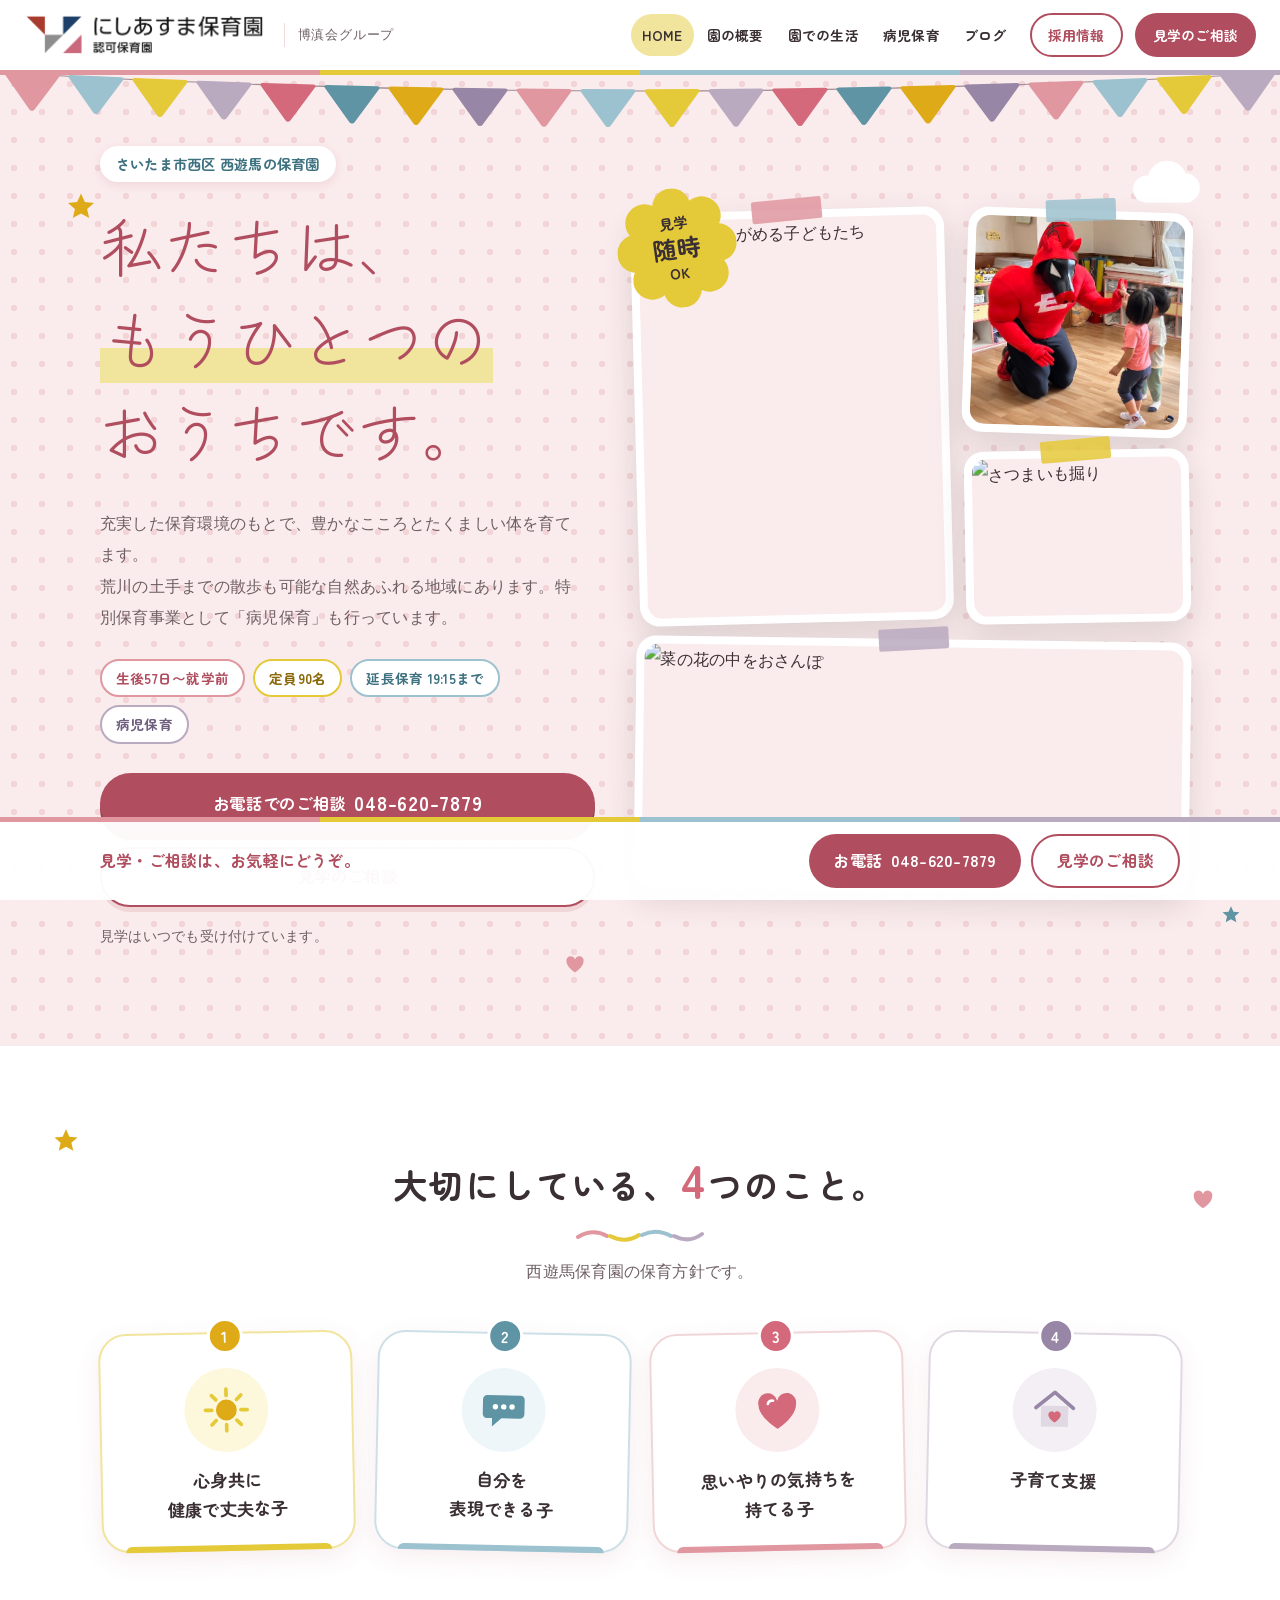
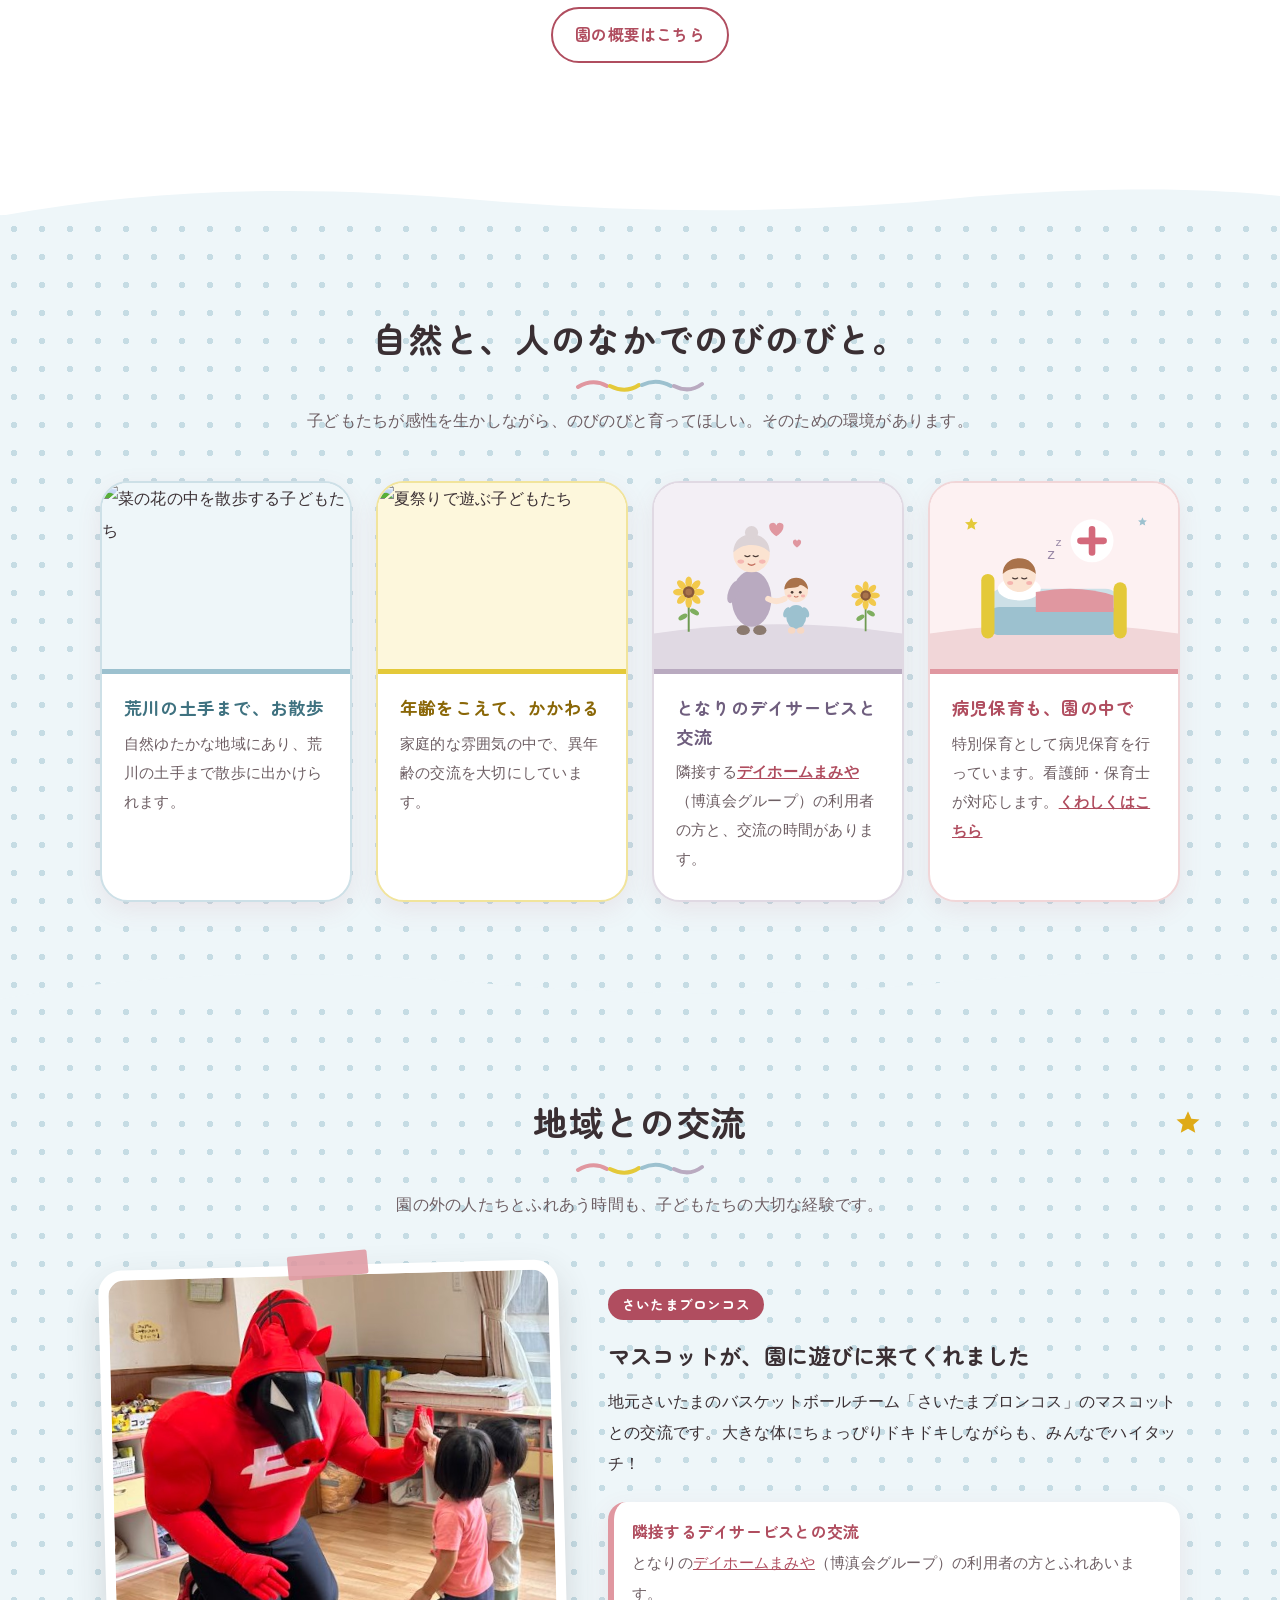
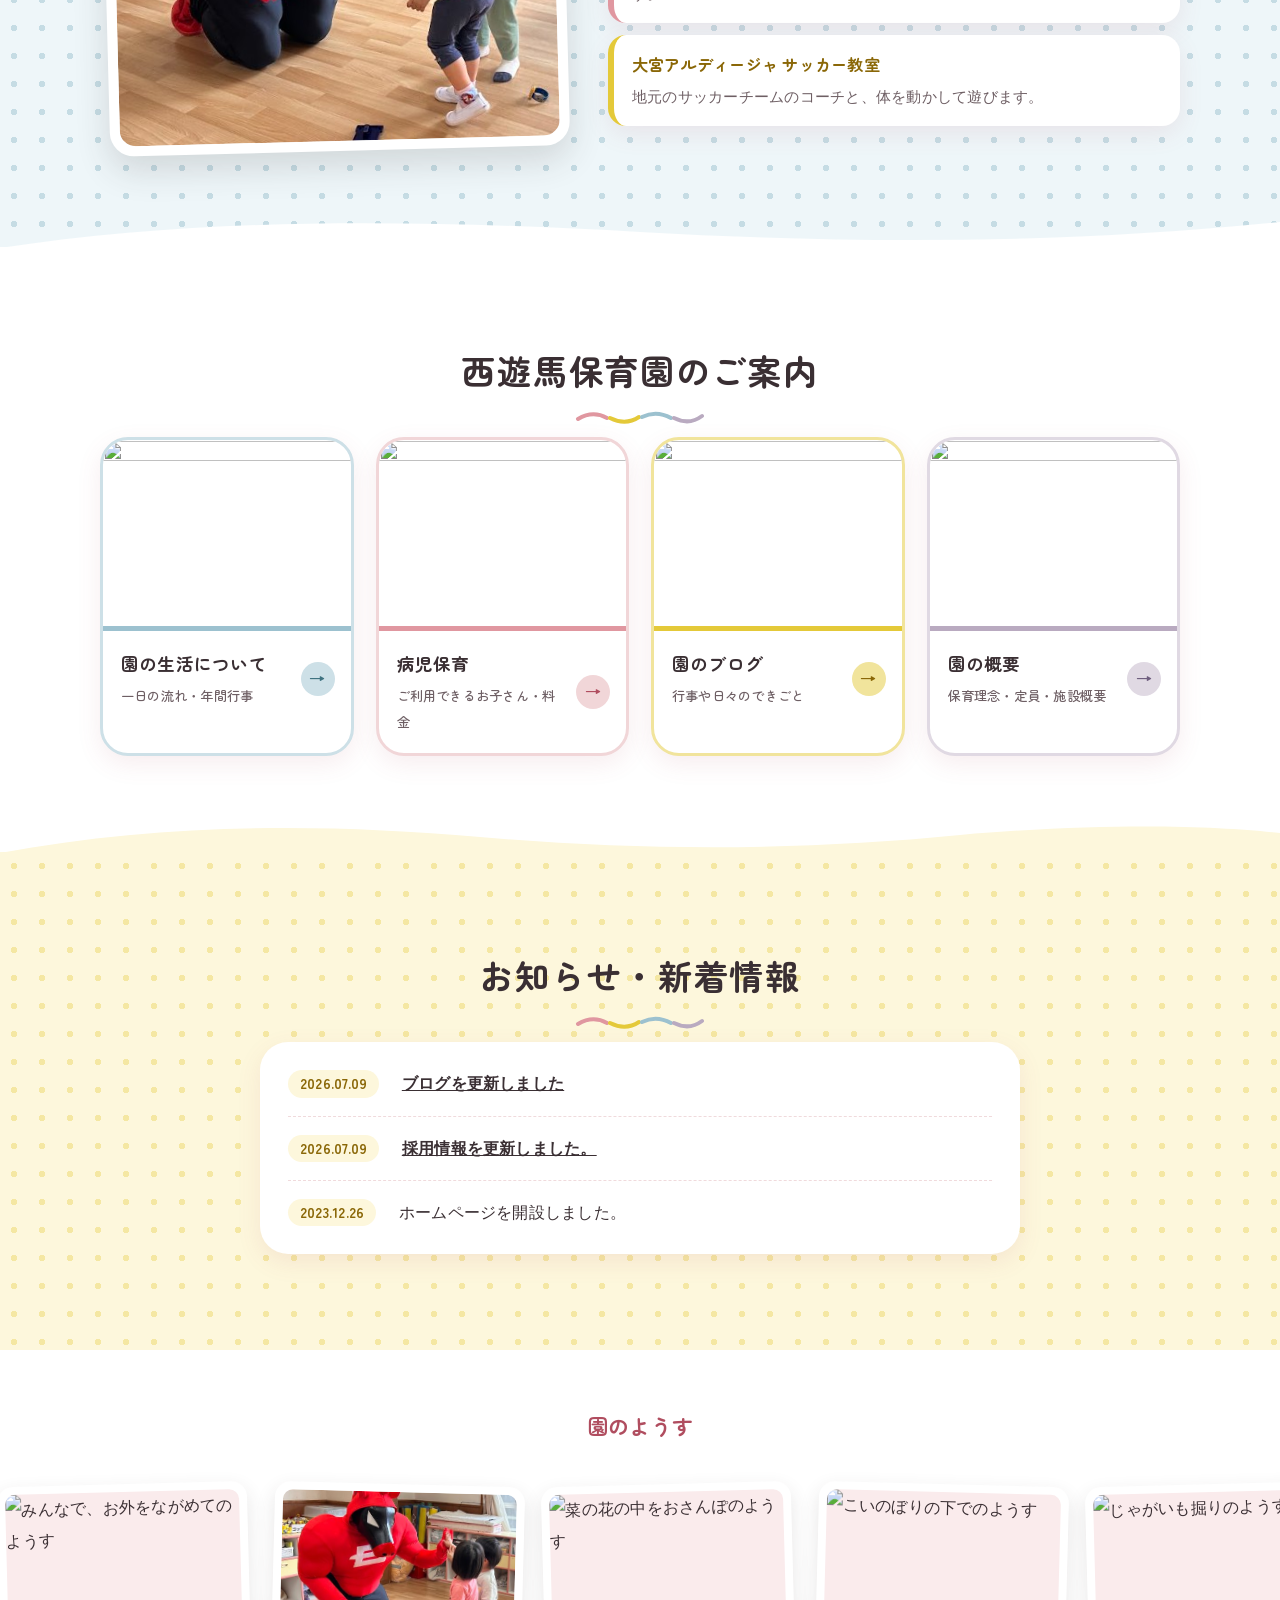
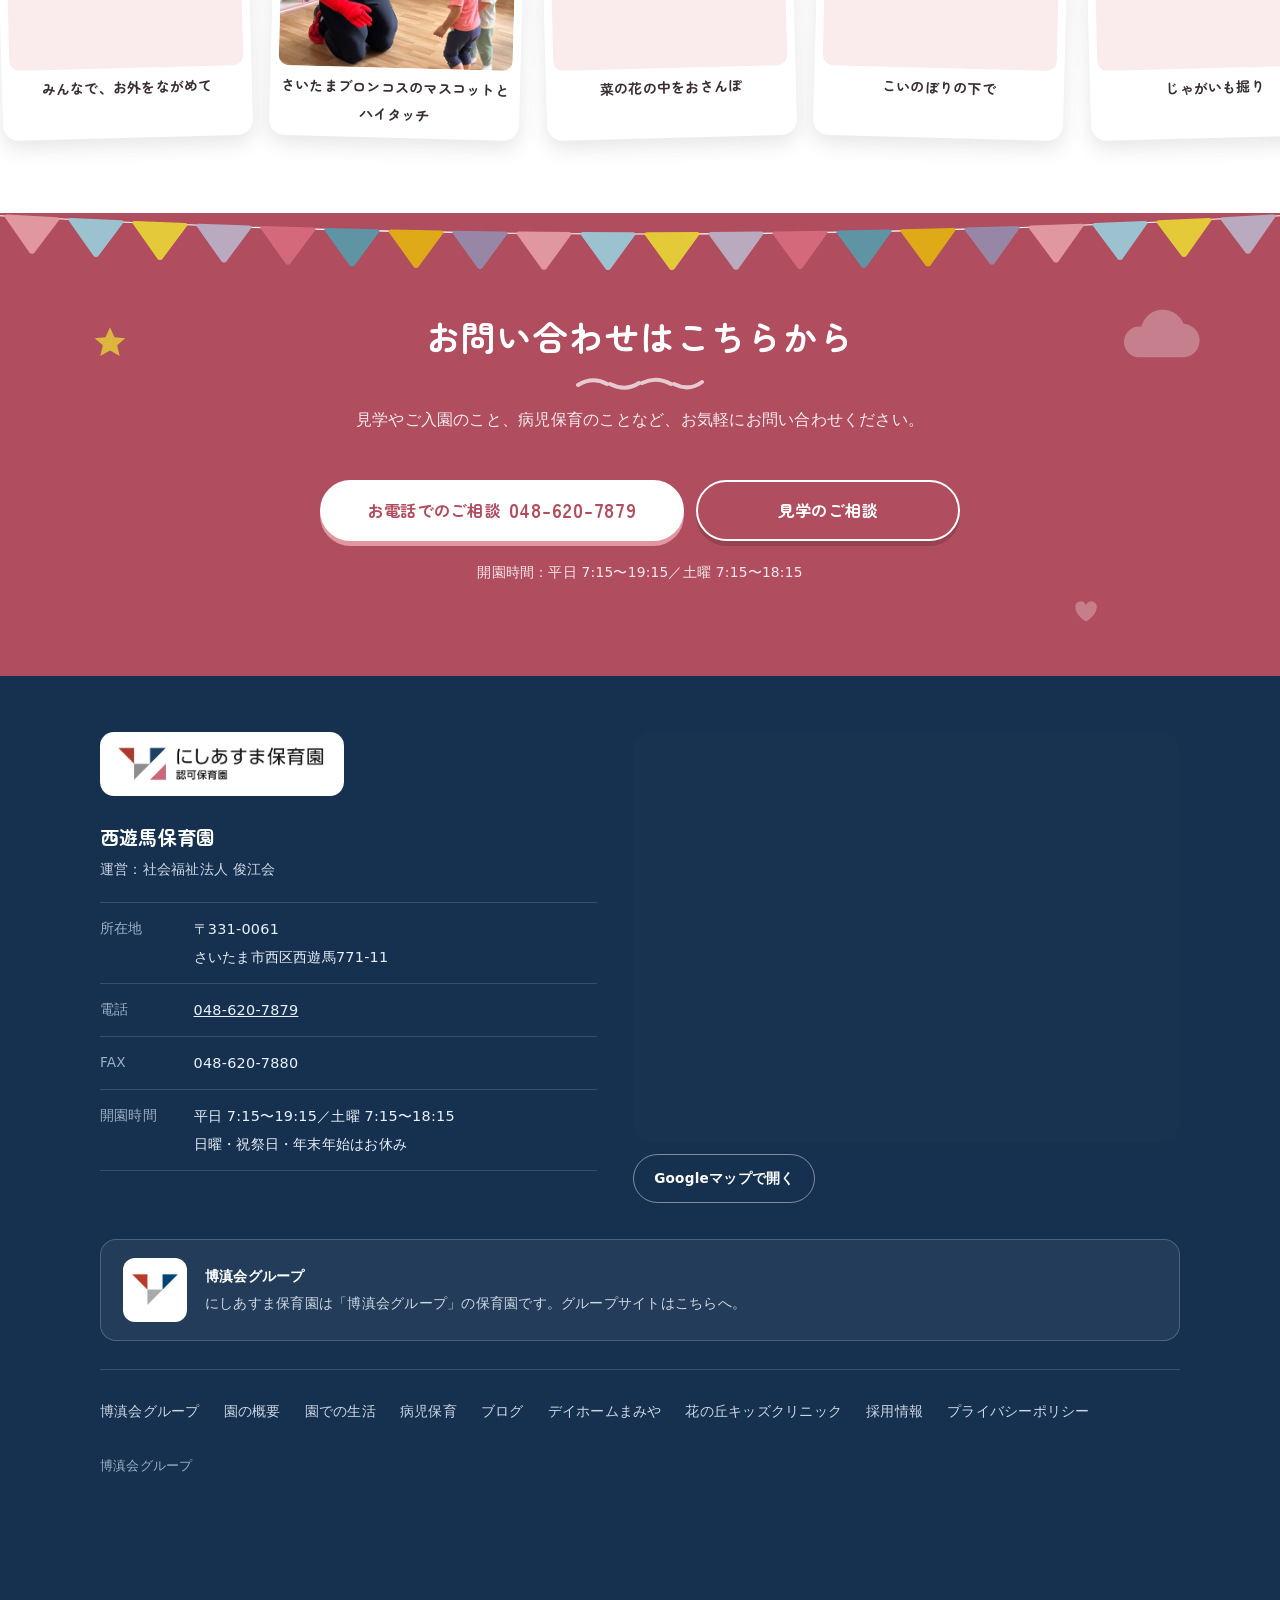
==== commit 122b89c7: "Add files via upload" ====
--- a/index.html
+++ b/index.html
@@ -29,7 +29,8 @@
     <symbol id="i-heart" viewBox="0 0 24 24"><path d="M12 20.5S3.5 15.2 3.5 9.6A4.3 4.3 0 0 1 12 7.5a4.3 4.3 0 0 1 8.5 2.1c0 5.6-8.5 10.9-8.5 10.9z" fill="currentColor"/></symbol>
     <symbol id="i-cloud" viewBox="0 0 48 28"><path d="M13 26h24a9 9 0 0 0 .8-18A12 12 0 0 0 15 9.5 8.3 8.3 0 0 0 13 26z" fill="currentColor"/></symbol>
     <!-- 子どもの人形 -->
-    <symbol id="kid" viewBox="0 0 40 70"><circle cx="20" cy="14" r="11" fill="#fff3ee"/><circle cx="20" cy="12" r="11" fill="none"/><path d="M9 12a11 11 0 0 1 22 0c-4-4-10-5-14-2-3 2-6 2-8 2z" fill="#6e5f64"/><circle cx="16" cy="15" r="1.3" fill="#3a2f33"/><circle cx="24" cy="15" r="1.3" fill="#3a2f33"/><circle cx="14" cy="18.5" r="2" fill="#e097a0" opacity=".6"/><circle cx="26" cy="18.5" r="2" fill="#e097a0" opacity=".6"/><path d="M8 52c0-16 5-24 12-24s12 8 12 24z" fill="currentColor"/><rect x="12" y="52" width="5" height="14" rx="2.5" fill="#6e5f64"/><rect x="23" y="52" width="5" height="14" rx="2.5" fill="#6e5f64"/></symbol>
+    <symbol id="kid" viewBox="0 0 40 70"><ellipse cx="20" cy="49" rx="11" ry="13" fill="currentColor"/><ellipse cx="9.5" cy="44" rx="3.2" ry="6" fill="currentColor" transform="rotate(25 9.5 44)"/><ellipse cx="30.5" cy="44" rx="3.2" ry="6" fill="currentColor" transform="rotate(-25 30.5 44)"/><ellipse cx="15" cy="64" rx="4" ry="3.6" fill="#f6d8c4"/><ellipse cx="25" cy="64" rx="4" ry="3.6" fill="#f6d8c4"/><circle cx="20" cy="20" r="13" fill="#fbe3d1"/><path d="M7 19c0-8 6-13 13-13s13 5 13 13c-3-3-6-5-9-5-1 2-4 3-8 3-4 0-7 1-9 2z" fill="#a9724a"/><circle cx="15.5" cy="22" r="1.5" fill="#4a3a35"/><circle cx="24.5" cy="22" r="1.5" fill="#4a3a35"/><ellipse cx="12.5" cy="26" rx="2.4" ry="1.6" fill="#f3a5a5" opacity=".75"/><ellipse cx="27.5" cy="26" rx="2.4" ry="1.6" fill="#f3a5a5" opacity=".75"/><path d="M18 26.5q2 1.6 4 0" stroke="#c4705e" stroke-width="1.1" fill="none" stroke-linecap="round"/></symbol>
+    <symbol id="sunflower" viewBox="0 0 40 70"><path d="M20 30v38" stroke="#6f9a52" stroke-width="2.4"/><ellipse cx="13" cy="50" rx="6" ry="3" fill="#7fae5f" transform="rotate(-30 13 50)"/><ellipse cx="27" cy="44" rx="6" ry="3" fill="#7fae5f" transform="rotate(30 27 44)"/><g fill="#f2c94c"><ellipse cx="20" cy="8" rx="4" ry="7"/><ellipse cx="20" cy="32" rx="4" ry="7"/><ellipse cx="8" cy="20" rx="7" ry="4"/><ellipse cx="32" cy="20" rx="7" ry="4"/><ellipse cx="11.5" cy="11.5" rx="4" ry="7" transform="rotate(-45 11.5 11.5)"/><ellipse cx="28.5" cy="28.5" rx="4" ry="7" transform="rotate(-45 28.5 28.5)"/><ellipse cx="28.5" cy="11.5" rx="4" ry="7" transform="rotate(45 28.5 11.5)"/><ellipse cx="11.5" cy="28.5" rx="4" ry="7" transform="rotate(45 11.5 28.5)"/></g><circle cx="20" cy="20" r="7" fill="#8a5a3b"/><circle cx="20" cy="20" r="4" fill="#a8734c"/></symbol>
   </defs>
 </svg>
 
@@ -79,14 +80,14 @@
     </div>
 
     <div class="fv__photo">
-      <span class="fv__ring fv__ring--1" aria-hidden="true"></span>
-            <span class="fv__badge" aria-hidden="true"><span>見学<b>随時</b>OK</span></span>
-      <div class="blob">
-        <!-- ▼差し替え①：写真は今のサイト（nishiasuma.ed.jp）から読み込んでいます -->
-        <img src="https://nishiasuma.ed.jp/img/p-top-recruit.jpg" alt="窓の外をながめる子どもたち" width="1200" height="800">
+      <span class="fv__badge" aria-hidden="true"><span>見学<b>随時</b>OK</span></span>
+      <!-- ▼差し替え①：写真は今のサイト（nishiasuma.ed.jp）とご提供の写真です -->
+      <div class="collage">
+        <figure class="pic c-a"><img src="https://nishiasuma.ed.jp/img/p-top-recruit.jpg" alt="窓の外をながめる子どもたち"></figure>
+        <figure class="pic c-b"><img src="photo-broncos.jpg" alt="さいたまブロンコスのマスコットとハイタッチ"></figure>
+        <figure class="pic c-c"><img src="https://nishiasuma.ed.jp/img/p-event/10_02.webp" alt="さつまいも掘り"></figure>
+        <figure class="pic c-d"><img src="https://nishiasuma.ed.jp/img/mainvisual/byojihoiku.jpg" alt="菜の花の中をおさんぽ"></figure>
       </div>
-      <figure class="fv__mini fv__mini--1"><img src="https://nishiasuma.ed.jp/img/mainvisual/life.jpg" alt="園庭の遊具" loading="lazy"></figure>
-      <figure class="fv__mini fv__mini--2"><img src="https://nishiasuma.ed.jp/img/mainvisual/about.jpg" alt="西遊馬保育園の園舎" loading="lazy"></figure>
     </div>
   </div>
 </main>
@@ -136,14 +137,14 @@
       <article class="fcard k-pur">
         <div class="fcard__pic">
           <!-- ▼差し替え①：デイサービスとの交流 -->
-          <svg viewBox="0 0 300 225" role="img" aria-label="デイサービスの方と子どものイラスト"><rect width="300" height="225" fill="#f3eff5"/><path d="M0 170 Q150 140 300 170 L300 225 L0 225Z" fill="#e0d9e3"/><circle cx="118" cy="70" r="16" fill="#fff3ee"/><path d="M102 66a16 16 0 0 1 32 0c-6-4-16-6-32 0z" fill="#d9cfd2"/><circle cx="112" cy="72" r="1.5" fill="#3a2f33"/><circle cx="124" cy="72" r="1.5" fill="#3a2f33"/><path d="M98 160c0-34 8-66 20-66s20 32 20 66z" fill="#9786a5"/><path d="M146 110v60" stroke="#6e5f64" stroke-width="4" stroke-linecap="round"/><use href="#kid" x="160" y="104" width="40" height="70" style="color:#dfaa17"/><use href="#i-heart" x="140" y="54" width="26" height="26" style="color:#d4697b"/></svg>
+          <svg viewBox="0 0 300 225" role="img" aria-label="デイサービスの方と子どもが手をつなぐイラスト"><rect width="300" height="225" fill="#f3eff5"/><path d="M0 182 Q150 160 300 182 L300 225 L0 225Z" fill="#e0d9e3"/><use href="#sunflower" x="22" y="112" width="40" height="70"/><use href="#sunflower" x="238" y="118" width="36" height="63"/><ellipse cx="118" cy="140" rx="24" ry="34" fill="#b9aac0"/><ellipse cx="96" cy="132" rx="6" ry="14" fill="#b9aac0" transform="rotate(20 96 132)"/><ellipse cx="108" cy="178" rx="8" ry="6" fill="#8b7a6f"/><ellipse cx="128" cy="178" rx="8" ry="6" fill="#8b7a6f"/><circle cx="118" cy="86" r="22" fill="#fbe3d1"/><path d="M96 84c0-14 10-22 22-22s22 8 22 22c-6-6-13-9-22-9s-16 3-22 9z" fill="#dcd3d6"/><circle cx="118" cy="60" r="8" fill="#dcd3d6"/><path d="M110 88q3 2 6 0M120 88q3 2 6 0" stroke="#4a3a35" stroke-width="1.6" fill="none" stroke-linecap="round"/><ellipse cx="105" cy="95" rx="4" ry="2.6" fill="#f3a5a5" opacity=".7"/><ellipse cx="131" cy="95" rx="4" ry="2.6" fill="#f3a5a5" opacity=".7"/><path d="M114 98q4 3 8 0" stroke="#c4705e" stroke-width="1.6" fill="none" stroke-linecap="round"/><use href="#kid" x="150" y="108" width="44" height="77" style="color:#9cc1cf"/><path d="M138 140 Q148 146 158 140" stroke="#fbe3d1" stroke-width="7" fill="none" stroke-linecap="round"/><use href="#i-heart" x="136" y="44" width="24" height="24" style="color:#e097a0"/><use href="#i-heart" x="166" y="66" width="14" height="14" style="color:#e097a0"/></svg>
         </div>
         <div class="fcard__body"><h3>となりのデイサービスと交流</h3><p>隣接する<a id="btn-mamiya" href="https://hakushinkai.jp/facilities/dayhome_mamiya/">デイホームまみや</a>（博滇会グループ）の利用者の方と、交流の時間があります。</p></div>
       </article>
       <article class="fcard k-pink">
         <div class="fcard__pic">
           <!-- ▼差し替え①：病児保育室 -->
-          <svg viewBox="0 0 300 225" role="img" aria-label="病児保育のイラスト"><rect width="300" height="225" fill="#fdf1f2"/><circle cx="150" cy="112" r="74" fill="#f1d6d8"/><path d="M150 168s-46-27-46-58a24 24 0 0 1 46-10 24 24 0 0 1 46 10c0 31-46 58-46 58z" fill="#d4697b"/><path d="M150 96v34M133 113h34" stroke="#fff" stroke-width="9" stroke-linecap="round"/><use href="#i-star" x="60" y="40" width="20" height="20" style="color:#dfaa17"/><use href="#i-star" x="228" y="150" width="16" height="16" style="color:#5e94a4"/></svg>
+          <svg viewBox="0 0 300 225" role="img" aria-label="病児保育のイラスト"><rect width="300" height="225" fill="#fdf1f2"/><path d="M0 182 Q150 160 300 182 L300 225 L0 225Z" fill="#f1d6d8"/><rect x="70" y="128" width="160" height="46" rx="18" fill="#cde0e7"/><rect x="70" y="150" width="160" height="34" rx="14" fill="#9cc1cf"/><rect x="62" y="110" width="16" height="78" rx="8" fill="#e4c939"/><rect x="222" y="120" width="16" height="68" rx="8" fill="#e4c939"/><ellipse cx="108" cy="128" rx="26" ry="14" fill="#fff"/><circle cx="108" cy="112" r="20" fill="#fbe3d1"/><path d="M88 110c0-12 9-19 20-19s20 7 20 19c-5-5-11-7-20-7s-15 2-20 7z" fill="#a9724a"/><path d="M100 115q3 2 6 0M111 115q3 2 6 0" stroke="#4a3a35" stroke-width="1.6" fill="none" stroke-linecap="round"/><ellipse cx="97" cy="121" rx="3.6" ry="2.4" fill="#f3a5a5" opacity=".75"/><ellipse cx="120" cy="121" rx="3.6" ry="2.4" fill="#f3a5a5" opacity=".75"/><path d="M128 132 Q180 122 222 136 L222 156 L128 156Z" fill="#e097a0"/><circle cx="196" cy="70" r="26" fill="#fff"/><path d="M196 56v28M182 70h28" stroke="#d4697b" stroke-width="8" stroke-linecap="round"/><text x="142" y="92" font-size="18" fill="#9786a5" font-family="sans-serif">z</text><text x="152" y="76" font-size="14" fill="#9786a5" font-family="sans-serif">z</text><use href="#i-star" x="40" y="40" width="20" height="20" style="color:#e4c939"/><use href="#i-star" x="250" y="40" width="14" height="14" style="color:#9cc1cf"/></svg>
         </div>
         <div class="fcard__body"><h3>病児保育も、園の中で</h3><p>特別保育として病児保育を行っています。看護師・保育士が対応します。<a href="byojihoiku.html">くわしくはこちら</a></p></div>
       </article>
@@ -151,6 +152,27 @@
   </div>
 </section>
 
+<!-- ===== 地域との交流 ===== -->
+<section class="section section--pink dots wave-top tint-sky sky-sec" aria-labelledby="community-title">
+  <span class="float float--a" style="width:30px;height:30px;right:6%;top:110px;color:var(--yel1)" aria-hidden="true"><svg><use href="#i-star"/></svg></span>
+  <div class="wrap">
+    <h2 class="h2" id="community-title"><span>地域との</span><span>交流</span></h2>
+    <p class="lede">園の外の人たちとふれあう時間も、子どもたちの大切な経験です。</p>
+    <div class="comm">
+      <figure class="comm__photo"><img src="photo-broncos.jpg" alt="さいたまブロンコスのマスコットと、子どもたちがハイタッチしているようす" width="491" height="520" loading="lazy"></figure>
+      <div class="comm__body">
+        <p class="comm__tag">さいたまブロンコス</p>
+        <h3 class="comm__h">マスコットが、園に遊びに来てくれました</h3>
+        <!-- ▼要確認：来園した時期・内容を書き足してください -->
+        <p>地元さいたまのバスケットボールチーム「さいたまブロンコス」のマスコットとの交流です。大きな体にちょっぴりドキドキしながらも、みんなでハイタッチ！</p>
+        <ul class="comm__more">
+          <li class="k-pink"><b>隣接するデイサービスとの交流</b><span>となりの<a href="https://hakushinkai.jp/facilities/dayhome_mamiya/">デイホームまみや</a>（博滇会グループ）の利用者の方とふれあいます。</span></li>
+          <li class="k-yel"><b>大宮アルディージャ サッカー教室</b><span>地元のサッカーチームのコーチと、体を動かして遊びます。</span></li>
+        </ul>
+      </div>
+    </div>
+  </div>
+</section>
 <!-- ===== 各ページへの入口 ===== -->
 <section class="section section--white wave-top white-sec" aria-labelledby="tiles-title">
   <div class="wrap">
@@ -175,6 +197,11 @@
       <li><time>2023.12.26</time><span>ホームページを開設しました。</span></li>
     </ul>
   </div>
+</section>
+<!-- ===== 園のようす（写真が流れる帯） ===== -->
+<section class="strip" aria-label="園のようす">
+  <h2 class="strip__ttl">園のようす</h2>
+  <div class="strip__track"><figure class="strip__item"><img src="https://nishiasuma.ed.jp/img/p-top-recruit.jpg" alt="みんなで、お外をながめてのようす" loading="lazy"><figcaption>みんなで、お外をながめて</figcaption></figure><figure class="strip__item"><img src="photo-broncos.jpg" alt="さいたまブロンコスのマスコットとハイタッチのようす" loading="lazy"><figcaption>さいたまブロンコスのマスコットとハイタッチ</figcaption></figure><figure class="strip__item"><img src="https://nishiasuma.ed.jp/img/mainvisual/byojihoiku.jpg" alt="菜の花の中をおさんぽのようす" loading="lazy"><figcaption>菜の花の中をおさんぽ</figcaption></figure><figure class="strip__item"><img src="https://nishiasuma.ed.jp/img/p-event/05.webp" alt="こいのぼりの下でのようす" loading="lazy"><figcaption>こいのぼりの下で</figcaption></figure><figure class="strip__item"><img src="https://nishiasuma.ed.jp/blog/img/202606_01.webp" alt="じゃがいも掘りのようす" loading="lazy"><figcaption>じゃがいも掘り</figcaption></figure><figure class="strip__item"><img src="https://nishiasuma.ed.jp/img/about_img03.webp" alt="夏祭りのようす" loading="lazy"><figcaption>夏祭り</figcaption></figure><figure class="strip__item"><img src="https://nishiasuma.ed.jp/img/p-event/10_01.webp" alt="運動会のようす" loading="lazy"><figcaption>運動会</figcaption></figure><figure class="strip__item"><img src="https://nishiasuma.ed.jp/img/p-event/10_02.webp" alt="さつまいも掘りのようす" loading="lazy"><figcaption>さつまいも掘り</figcaption></figure><figure class="strip__item"><img src="https://nishiasuma.ed.jp/img/p-event/11.webp" alt="園外保育のようす" loading="lazy"><figcaption>園外保育</figcaption></figure><figure class="strip__item"><img src="https://nishiasuma.ed.jp/img/p-event/12.webp" alt="お楽しみ会のようす" loading="lazy"><figcaption>お楽しみ会</figcaption></figure><figure class="strip__item"><img src="https://nishiasuma.ed.jp/img/p-event/02_02.webp" alt="節分のようす" loading="lazy"><figcaption>節分</figcaption></figure><figure class="strip__item"><img src="https://nishiasuma.ed.jp/img/mainvisual/life.jpg" alt="園庭のようす" loading="lazy"><figcaption>園庭</figcaption></figure><div class="strip__dup" aria-hidden="true"><figure class="strip__item"><img src="https://nishiasuma.ed.jp/img/p-top-recruit.jpg" aria-hidden="true" alt="みんなで、お外をながめてのようす" loading="lazy"><figcaption>みんなで、お外をながめて</figcaption></figure><figure class="strip__item"><img src="photo-broncos.jpg" aria-hidden="true" alt="さいたまブロンコスのマスコットとハイタッチのようす" loading="lazy"><figcaption>さいたまブロンコスのマスコットとハイタッチ</figcaption></figure><figure class="strip__item"><img src="https://nishiasuma.ed.jp/img/mainvisual/byojihoiku.jpg" aria-hidden="true" alt="菜の花の中をおさんぽのようす" loading="lazy"><figcaption>菜の花の中をおさんぽ</figcaption></figure><figure class="strip__item"><img src="https://nishiasuma.ed.jp/img/p-event/05.webp" aria-hidden="true" alt="こいのぼりの下でのようす" loading="lazy"><figcaption>こいのぼりの下で</figcaption></figure><figure class="strip__item"><img src="https://nishiasuma.ed.jp/blog/img/202606_01.webp" aria-hidden="true" alt="じゃがいも掘りのようす" loading="lazy"><figcaption>じゃがいも掘り</figcaption></figure><figure class="strip__item"><img src="https://nishiasuma.ed.jp/img/about_img03.webp" aria-hidden="true" alt="夏祭りのようす" loading="lazy"><figcaption>夏祭り</figcaption></figure><figure class="strip__item"><img src="https://nishiasuma.ed.jp/img/p-event/10_01.webp" aria-hidden="true" alt="運動会のようす" loading="lazy"><figcaption>運動会</figcaption></figure><figure class="strip__item"><img src="https://nishiasuma.ed.jp/img/p-event/10_02.webp" aria-hidden="true" alt="さつまいも掘りのようす" loading="lazy"><figcaption>さつまいも掘り</figcaption></figure><figure class="strip__item"><img src="https://nishiasuma.ed.jp/img/p-event/11.webp" aria-hidden="true" alt="園外保育のようす" loading="lazy"><figcaption>園外保育</figcaption></figure><figure class="strip__item"><img src="https://nishiasuma.ed.jp/img/p-event/12.webp" aria-hidden="true" alt="お楽しみ会のようす" loading="lazy"><figcaption>お楽しみ会</figcaption></figure><figure class="strip__item"><img src="https://nishiasuma.ed.jp/img/p-event/02_02.webp" aria-hidden="true" alt="節分のようす" loading="lazy"><figcaption>節分</figcaption></figure><figure class="strip__item"><img src="https://nishiasuma.ed.jp/img/mainvisual/life.jpg" aria-hidden="true" alt="園庭のようす" loading="lazy"><figcaption>園庭</figcaption></figure></div></div>
 </section>
 <!-- ===== 最後のご相談 ===== -->
 <section class="cta" aria-labelledby="cta-title">
--- a/style.css
+++ b/style.css
@@ -897,3 +897,91 @@
 /* フッターの博滇会グループのマーク（2026-10-06） */
 .orgcard__logo{ padding:8px; }
 .orgcard__logo img{ width:100%; height:100%; object-fit:contain; display:block; }
+
+/* =========================================================
+   2026-10-13　写真を増やす・まるい写真をやめる
+   ========================================================= */
+/* 写真の額（白いふち＋マスキングテープ） */
+.pic{
+  position:relative; margin:0; background:#fff; padding:8px; border-radius:20px;
+  box-shadow:0 12px 30px rgba(58,47,51,.14);
+}
+.pic img{ width:100%; height:100%; object-fit:cover; display:block; border-radius:14px; background:var(--pink4); }
+.pic::before{
+  content:""; position:absolute; top:-11px; left:50%; width:70px; height:22px; margin-left:-35px; z-index:2;
+  background:var(--tape, var(--yel2)); opacity:.85; border-radius:2px; transform:rotate(-4deg);
+}
+
+/* HOME 1枚目：写真のコラージュ */
+.fv__photo{ position:relative; }
+.collage{
+  display:grid; gap:16px;
+  grid-template-columns:1.15fr .85fr;
+  grid-template-areas:"a b" "a c" "d d";
+}
+.c-a{ grid-area:a; transform:rotate(-1.5deg); --tape:var(--pink2); }
+.c-b{ grid-area:b; transform:rotate(2deg);    --tape:var(--sky2); }
+.c-c{ grid-area:c; transform:rotate(-1deg);   --tape:var(--yel2); }
+.c-d{ grid-area:d; transform:rotate(.8deg);   --tape:var(--pur2); }
+.c-a img{ aspect-ratio:3/4; }
+.c-b img{ aspect-ratio:1/1; object-position:50% 30%; }
+.c-c img{ aspect-ratio:4/3; }
+.c-d img{ aspect-ratio:16/7; }
+.fv__photo .fv__badge{ left:-18px; top:-22px; z-index:3; }
+@media (max-width:860px){
+  .fv__photo{ width:100%; max-width:520px; }
+  .collage{ gap:12px; }
+}
+
+/* 下のページの1枚目：四角い写真を2枚重ねる */
+.phero__photo{ max-width:470px; padding:0 0 40px; }
+.pic--main{ transform:rotate(-1.5deg); --tape:var(--pink2); }
+.pic--main img{ aspect-ratio:4/3; }
+.pic--sub{
+  position:absolute; right:-14px; bottom:0; width:46%; transform:rotate(3deg); --tape:var(--sky2); z-index:2;
+}
+.pic--sub img{ aspect-ratio:1/1; }
+@media (max-width:820px){ .phero__photo{ width:86%; } .pic--sub{ right:-6px; } }
+
+/* 園のようす：写真が流れる帯 */
+.strip{ background:#fff; padding:56px 0 64px; overflow:hidden; position:relative; }
+.strip__ttl{ text-align:center; font-family:var(--round); font-weight:700; font-size:1.3rem; color:var(--deep); margin:0 0 28px; }
+.strip__track{ display:flex; gap:22px; width:max-content; padding:10px 0; animation:strip 70s linear infinite; }
+.strip__dup{ display:flex; gap:22px; }
+.strip:hover .strip__track{ animation-play-state:paused; }
+@keyframes strip{ from{ transform:translateX(0); } to{ transform:translateX(calc(-50% - 11px)); } }
+.strip__item{ flex:none; width:250px; margin:0; background:#fff; padding:8px 8px 10px; border-radius:16px; box-shadow:0 8px 20px rgba(58,47,51,.12); }
+.strip__item:nth-child(odd){ transform:rotate(-1.5deg); }
+.strip__item:nth-child(even){ transform:rotate(1.5deg); }
+.strip__item img{ width:100%; aspect-ratio:4/3; object-fit:cover; border-radius:10px; display:block; background:var(--pink4); }
+.strip__item figcaption{ font-family:var(--round); font-weight:700; font-size:.88rem; margin-top:6px; text-align:center; }
+@media (max-width:600px){ .strip__item{ width:190px; } }
+@media (prefers-reduced-motion: reduce){
+  .strip__track{ animation:none; overflow-x:auto; width:auto; padding:10px 18px; }
+  .strip__dup{ display:none; }
+}
+
+/* 地域との交流 */
+.comm{ display:grid; gap:40px; grid-template-columns:minmax(0,.9fr) minmax(0,1.1fr); align-items:center; }
+@media (max-width:820px){ .comm{ grid-template-columns:minmax(0,1fr); gap:28px; } }
+.comm__photo{ margin:0; background:#fff; padding:10px; border-radius:24px; box-shadow:0 14px 34px rgba(58,47,51,.16); transform:rotate(-1.5deg); position:relative; max-width:460px; justify-self:center; }
+.comm__photo::before{ content:""; position:absolute; top:-12px; left:50%; width:80px; height:24px; margin-left:-40px; background:var(--pink2); opacity:.85; transform:rotate(-4deg); border-radius:2px; }
+.comm__photo img{ width:100%; height:auto; display:block; border-radius:16px; }
+.comm__tag{ display:inline-block; font-family:var(--round); font-weight:700; font-size:.85rem; background:var(--deep); color:#fff; border-radius:999px; padding:2px 14px; margin-bottom:.6em; }
+.comm__h{ font-family:var(--round); font-size:1.4rem; line-height:1.5; margin-bottom:.6em; color:var(--ink); }
+.comm__body > p{ margin-bottom:1.4em; }
+.comm__more{ list-style:none; display:grid; gap:12px; }
+.comm__more li{ background:#fff; border-radius:18px; padding:14px 18px; border-left:6px solid var(--c2); box-shadow:var(--shadow); }
+.comm__more b{ display:block; font-family:var(--round); color:var(--cink); }
+.comm__more span{ font-size:.92rem; color:var(--ink-soft); }
+
+/* そのほかの活動の写真も、まるをやめて四角に */
+.box__pic{ border-radius:14px !important; width:150px !important; height:112px !important; object-fit:cover; }
+
+/* =========================================================
+   2026-10-13　旗かざりを博滇会カラーの展開色で作り直し
+   （ピンク・水色・黄色・紫の 1 と 2 を順に）
+   ========================================================= */
+.bunting{ height:70px; background:url("data:image/svg+xml;utf8,<svg xmlns='http://www.w3.org/2000/svg' viewBox='0 0 1200 100' preserveAspectRatio='none'><path d='M0 4 Q600.0 56 1200 4' fill='none' stroke='%23a08c92' stroke-width='1.6'/><path d='M6.6 4.6 L53.4 8.4 L30.0 55.6 Z' fill='%23e097a0' stroke='%23e097a0' stroke-width='5' stroke-linejoin='round'/><path d='M66.6 9.5 L113.4 12.9 L90.0 60.3 Z' fill='%239cc1cf' stroke='%239cc1cf' stroke-width='5' stroke-linejoin='round'/><path d='M126.6 13.8 L173.4 16.9 L150.0 64.5 Z' fill='%23e4c939' stroke='%23e4c939' stroke-width='5' stroke-linejoin='round'/><path d='M186.6 17.7 L233.4 20.3 L210.0 68.1 Z' fill='%23b9aac0' stroke='%23b9aac0' stroke-width='5' stroke-linejoin='round'/><path d='M246.6 21.0 L293.4 23.2 L270.0 71.2 Z' fill='%23d4697b' stroke='%23d4697b' stroke-width='5' stroke-linejoin='round'/><path d='M306.6 23.8 L353.4 25.6 L330.0 73.8 Z' fill='%235e94a4' stroke='%235e94a4' stroke-width='5' stroke-linejoin='round'/><path d='M366.6 26.1 L413.4 27.5 L390.0 75.9 Z' fill='%23dfaa17' stroke='%23dfaa17' stroke-width='5' stroke-linejoin='round'/><path d='M426.6 27.8 L473.4 28.8 L450.0 77.5 Z' fill='%239786a5' stroke='%239786a5' stroke-width='5' stroke-linejoin='round'/><path d='M486.6 29.1 L533.4 29.7 L510.0 78.5 Z' fill='%23e097a0' stroke='%23e097a0' stroke-width='5' stroke-linejoin='round'/><path d='M546.6 29.8 L593.4 30.0 L570.0 79.0 Z' fill='%239cc1cf' stroke='%239cc1cf' stroke-width='5' stroke-linejoin='round'/><path d='M606.6 30.0 L653.4 29.8 L630.0 79.0 Z' fill='%23e4c939' stroke='%23e4c939' stroke-width='5' stroke-linejoin='round'/><path d='M666.6 29.7 L713.4 29.1 L690.0 78.5 Z' fill='%23b9aac0' stroke='%23b9aac0' stroke-width='5' stroke-linejoin='round'/><path d='M726.6 28.8 L773.4 27.8 L750.0 77.5 Z' fill='%23d4697b' stroke='%23d4697b' stroke-width='5' stroke-linejoin='round'/><path d='M786.6 27.5 L833.4 26.1 L810.0 75.9 Z' fill='%235e94a4' stroke='%235e94a4' stroke-width='5' stroke-linejoin='round'/><path d='M846.6 25.6 L893.4 23.8 L870.0 73.8 Z' fill='%23dfaa17' stroke='%23dfaa17' stroke-width='5' stroke-linejoin='round'/><path d='M906.6 23.2 L953.4 21.0 L930.0 71.2 Z' fill='%239786a5' stroke='%239786a5' stroke-width='5' stroke-linejoin='round'/><path d='M966.6 20.3 L1013.4 17.7 L990.0 68.1 Z' fill='%23e097a0' stroke='%23e097a0' stroke-width='5' stroke-linejoin='round'/><path d='M1026.6 16.9 L1073.4 13.8 L1050.0 64.5 Z' fill='%239cc1cf' stroke='%239cc1cf' stroke-width='5' stroke-linejoin='round'/><path d='M1086.6 12.9 L1133.4 9.5 L1110.0 60.3 Z' fill='%23e4c939' stroke='%23e4c939' stroke-width='5' stroke-linejoin='round'/><path d='M1146.6 8.4 L1193.4 4.6 L1170.0 55.6 Z' fill='%23b9aac0' stroke='%23b9aac0' stroke-width='5' stroke-linejoin='round'/></svg>") no-repeat center top / 100% 100%; }
+.cta .bunting{ opacity:1; background-image:url("data:image/svg+xml;utf8,<svg xmlns='http://www.w3.org/2000/svg' viewBox='0 0 1200 100' preserveAspectRatio='none'><path d='M0 4 Q600.0 56 1200 4' fill='none' stroke='%23ffffff' stroke-width='1.6'/><path d='M6.6 4.6 L53.4 8.4 L30.0 55.6 Z' fill='%23e097a0' stroke='%23e097a0' stroke-width='5' stroke-linejoin='round'/><path d='M66.6 9.5 L113.4 12.9 L90.0 60.3 Z' fill='%239cc1cf' stroke='%239cc1cf' stroke-width='5' stroke-linejoin='round'/><path d='M126.6 13.8 L173.4 16.9 L150.0 64.5 Z' fill='%23e4c939' stroke='%23e4c939' stroke-width='5' stroke-linejoin='round'/><path d='M186.6 17.7 L233.4 20.3 L210.0 68.1 Z' fill='%23b9aac0' stroke='%23b9aac0' stroke-width='5' stroke-linejoin='round'/><path d='M246.6 21.0 L293.4 23.2 L270.0 71.2 Z' fill='%23d4697b' stroke='%23d4697b' stroke-width='5' stroke-linejoin='round'/><path d='M306.6 23.8 L353.4 25.6 L330.0 73.8 Z' fill='%235e94a4' stroke='%235e94a4' stroke-width='5' stroke-linejoin='round'/><path d='M366.6 26.1 L413.4 27.5 L390.0 75.9 Z' fill='%23dfaa17' stroke='%23dfaa17' stroke-width='5' stroke-linejoin='round'/><path d='M426.6 27.8 L473.4 28.8 L450.0 77.5 Z' fill='%239786a5' stroke='%239786a5' stroke-width='5' stroke-linejoin='round'/><path d='M486.6 29.1 L533.4 29.7 L510.0 78.5 Z' fill='%23e097a0' stroke='%23e097a0' stroke-width='5' stroke-linejoin='round'/><path d='M546.6 29.8 L593.4 30.0 L570.0 79.0 Z' fill='%239cc1cf' stroke='%239cc1cf' stroke-width='5' stroke-linejoin='round'/><path d='M606.6 30.0 L653.4 29.8 L630.0 79.0 Z' fill='%23e4c939' stroke='%23e4c939' stroke-width='5' stroke-linejoin='round'/><path d='M666.6 29.7 L713.4 29.1 L690.0 78.5 Z' fill='%23b9aac0' stroke='%23b9aac0' stroke-width='5' stroke-linejoin='round'/><path d='M726.6 28.8 L773.4 27.8 L750.0 77.5 Z' fill='%23d4697b' stroke='%23d4697b' stroke-width='5' stroke-linejoin='round'/><path d='M786.6 27.5 L833.4 26.1 L810.0 75.9 Z' fill='%235e94a4' stroke='%235e94a4' stroke-width='5' stroke-linejoin='round'/><path d='M846.6 25.6 L893.4 23.8 L870.0 73.8 Z' fill='%23dfaa17' stroke='%23dfaa17' stroke-width='5' stroke-linejoin='round'/><path d='M906.6 23.2 L953.4 21.0 L930.0 71.2 Z' fill='%239786a5' stroke='%239786a5' stroke-width='5' stroke-linejoin='round'/><path d='M966.6 20.3 L1013.4 17.7 L990.0 68.1 Z' fill='%23e097a0' stroke='%23e097a0' stroke-width='5' stroke-linejoin='round'/><path d='M1026.6 16.9 L1073.4 13.8 L1050.0 64.5 Z' fill='%239cc1cf' stroke='%239cc1cf' stroke-width='5' stroke-linejoin='round'/><path d='M1086.6 12.9 L1133.4 9.5 L1110.0 60.3 Z' fill='%23e4c939' stroke='%23e4c939' stroke-width='5' stroke-linejoin='round'/><path d='M1146.6 8.4 L1193.4 4.6 L1170.0 55.6 Z' fill='%23b9aac0' stroke='%23b9aac0' stroke-width='5' stroke-linejoin='round'/></svg>"); }
+@media (max-width:760px){ .bunting{ height:44px; } }
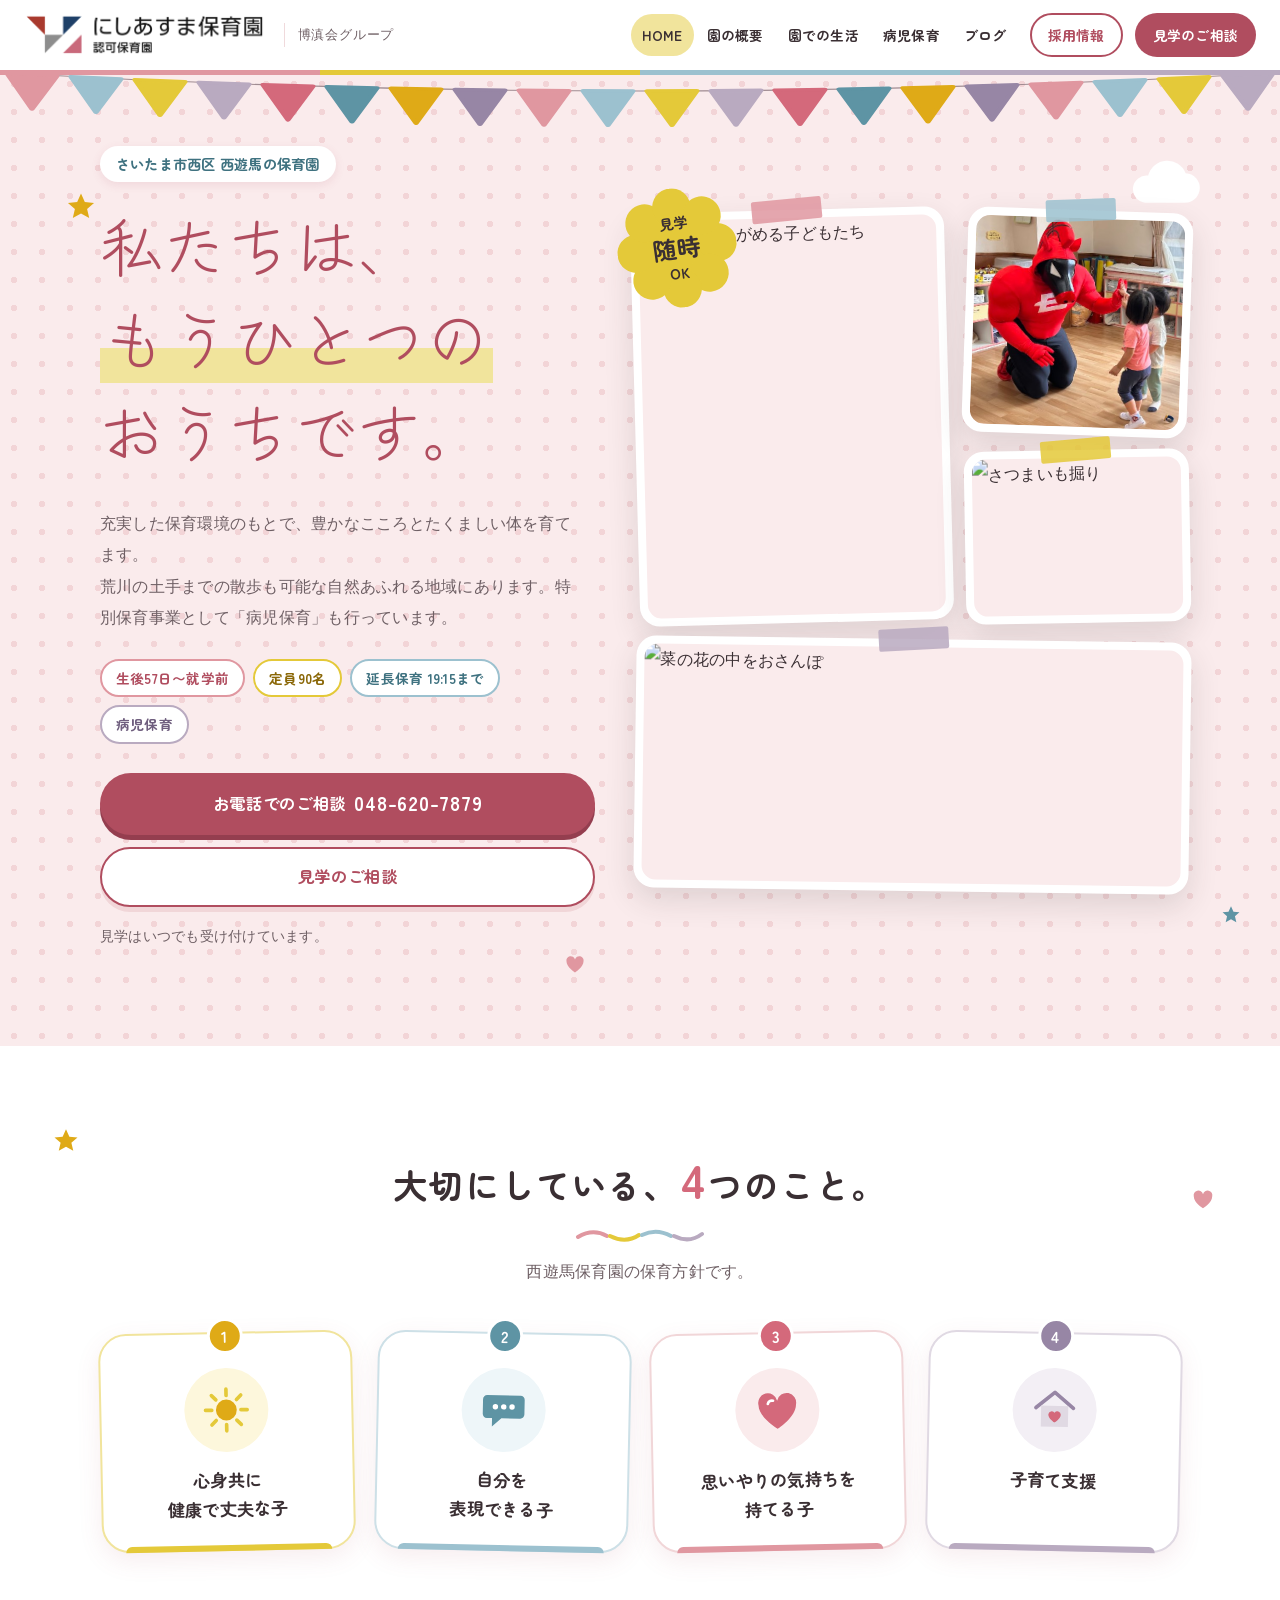
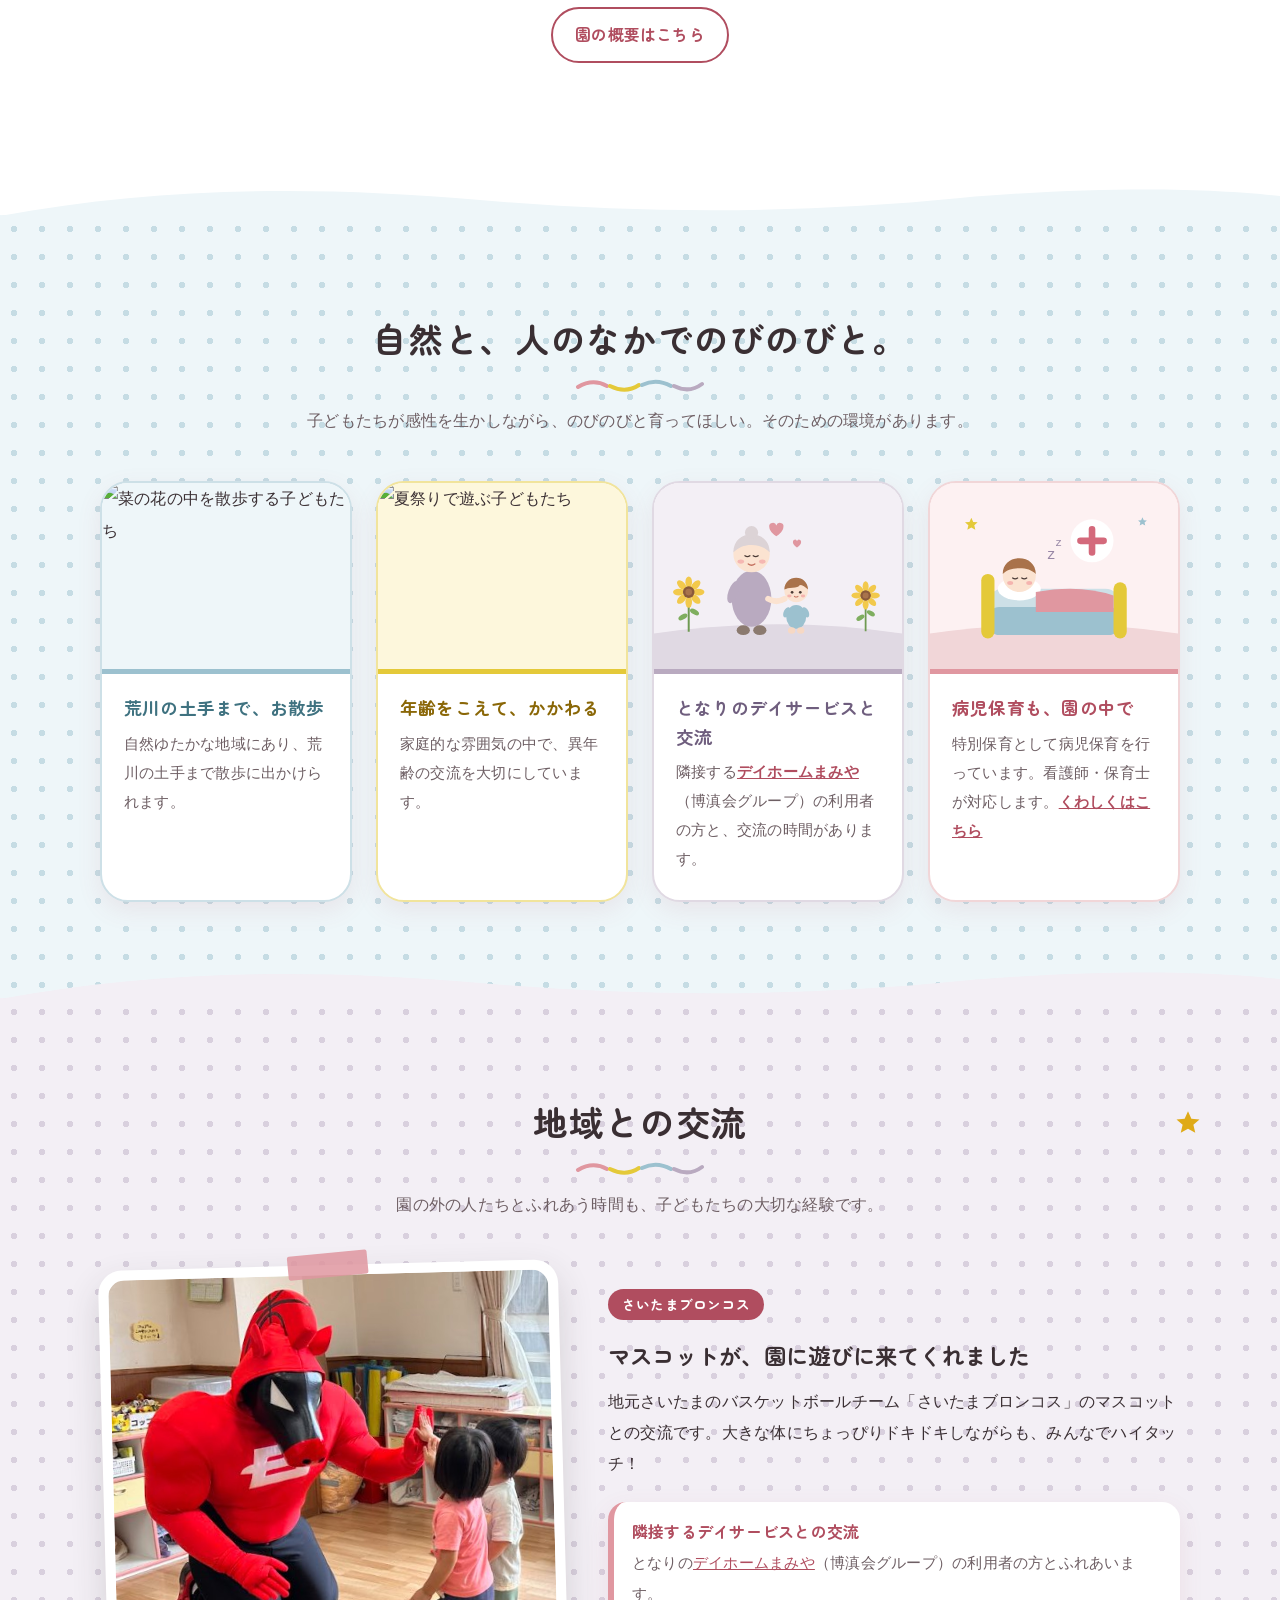
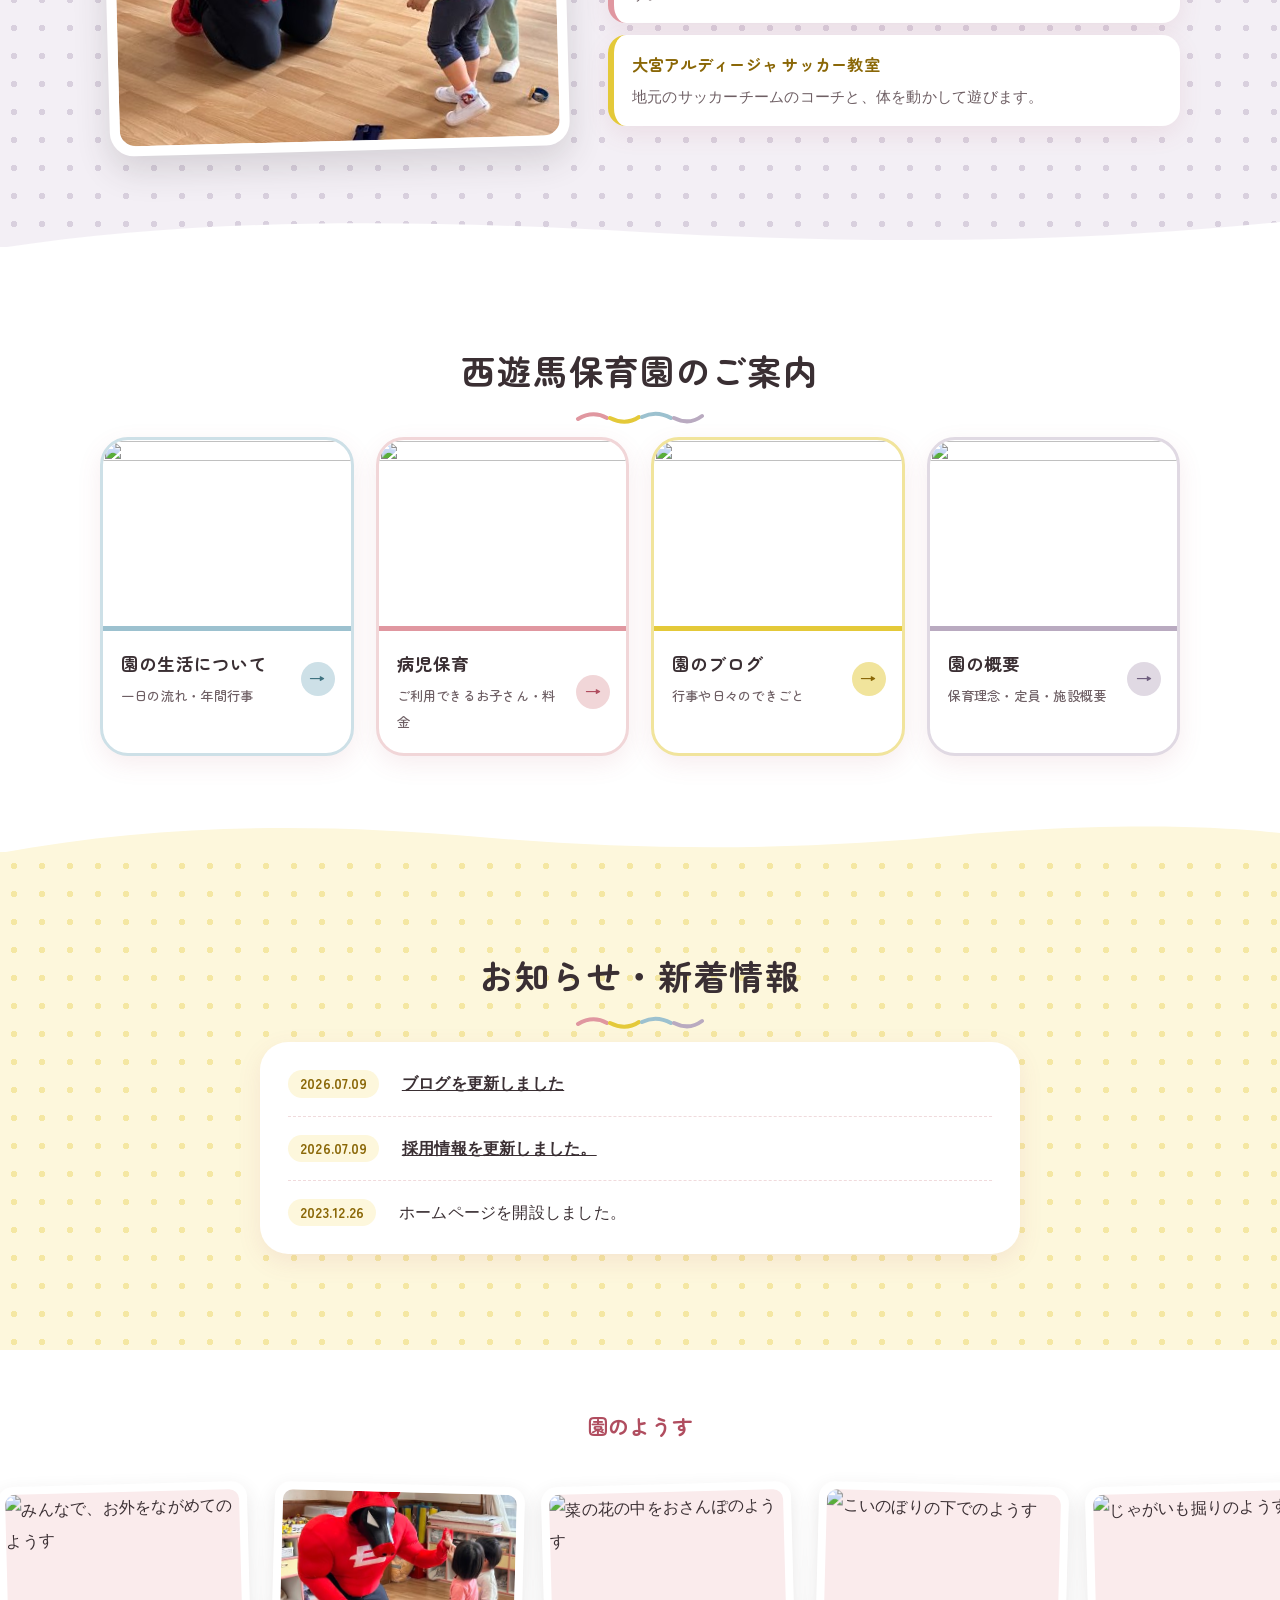
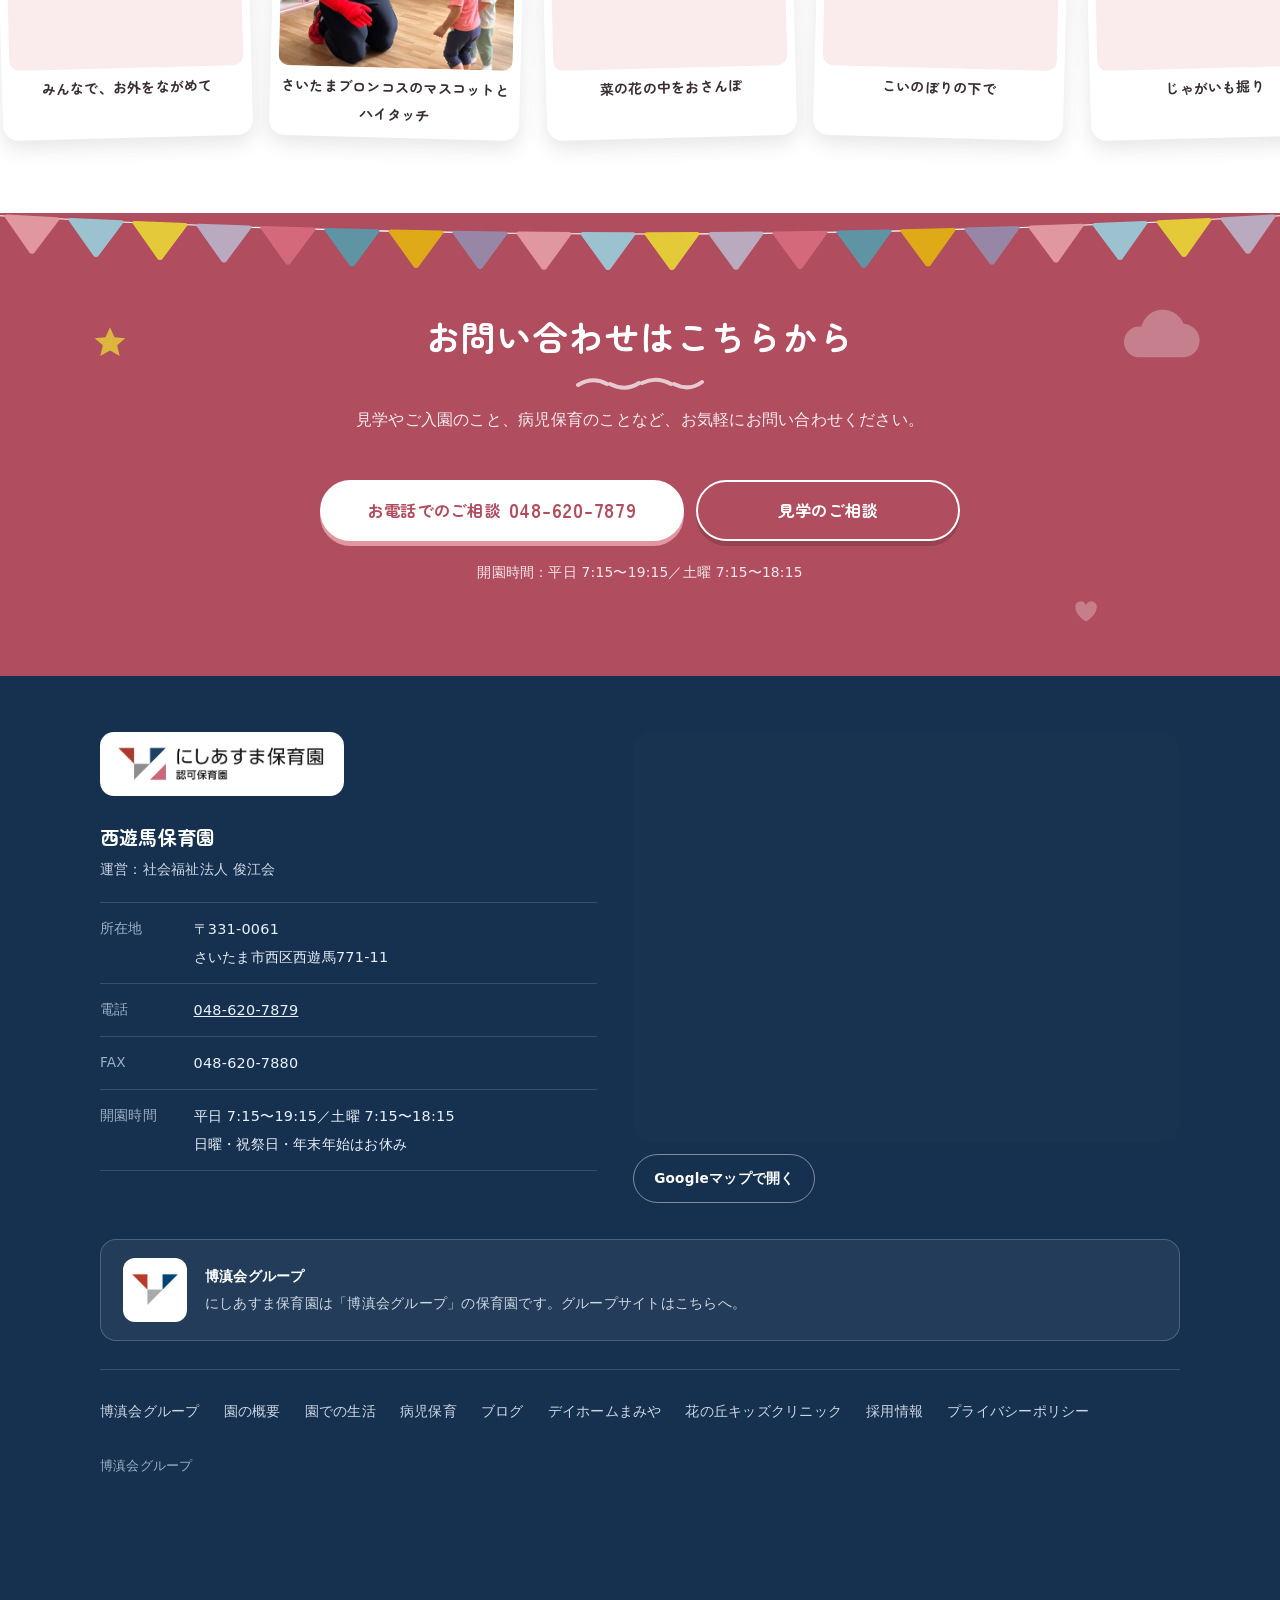
==== commit ad2ea9f2: "Add files via upload" ====
--- a/index.html
+++ b/index.html
@@ -11,7 +11,7 @@
 <link rel="preconnect" href="https://fonts.gstatic.com" crossorigin>
 <link href="https://fonts.googleapis.com/css2?family=Zen+Maru+Gothic:wght@500;700&display=swap" rel="stylesheet">
 <link href="https://fonts.googleapis.com/css2?family=Zen+Kurenaido&display=swap&text=%E7%A7%81%E3%81%9F%E3%81%A1%E3%81%AF%E3%80%81%E3%82%82%E3%81%86%E3%81%B2%E3%81%A8%E3%81%A4%E3%81%AE%E3%81%8A%E3%81%86%E3%81%A1%E3%81%A7%E3%81%99%E3%80%82" rel="stylesheet">
-<link rel="stylesheet" href="style.css">
+<link rel="stylesheet" href="style.css?v=202610141144">
 </head>
 <body>
 <!--
@@ -153,7 +153,7 @@
 </section>
 
 <!-- ===== 地域との交流 ===== -->
-<section class="section section--pink dots wave-top tint-sky sky-sec" aria-labelledby="community-title">
+<section class="section section--pink dots wave-top tint-pur pur-sec" aria-labelledby="community-title">
   <span class="float float--a" style="width:30px;height:30px;right:6%;top:110px;color:var(--yel1)" aria-hidden="true"><svg><use href="#i-star"/></svg></span>
   <div class="wrap">
     <h2 class="h2" id="community-title"><span>地域との</span><span>交流</span></h2>
@@ -276,13 +276,15 @@
   if (!bar || !('IntersectionObserver' in window)) return;
   var fv = document.querySelector('.fv .actions');
   var cta = document.querySelector('.cta');
-  var s = { fv:false, cta:false };
+  var foot = document.querySelector('.footer');
+  var s = { fv:false, cta:false, foot:false };
   var io = new IntersectionObserver(function (es) {
-    es.forEach(function (e) { if (e.target === fv) s.fv = e.isIntersecting; else s.cta = e.isIntersecting; });
-    bar.classList.toggle('is-hidden', s.fv || s.cta);
+    es.forEach(function (e) { if (e.target === fv) s.fv = e.isIntersecting; else if (e.target === foot) s.foot = e.isIntersecting; else s.cta = e.isIntersecting; });
+    bar.classList.toggle('is-hidden', s.fv || s.cta || s.foot);
   }, { threshold: 0.2 });
   if (fv) io.observe(fv);
   if (cta) io.observe(cta);
+  if (foot) io.observe(foot);
 })();
 </script>
 <script>
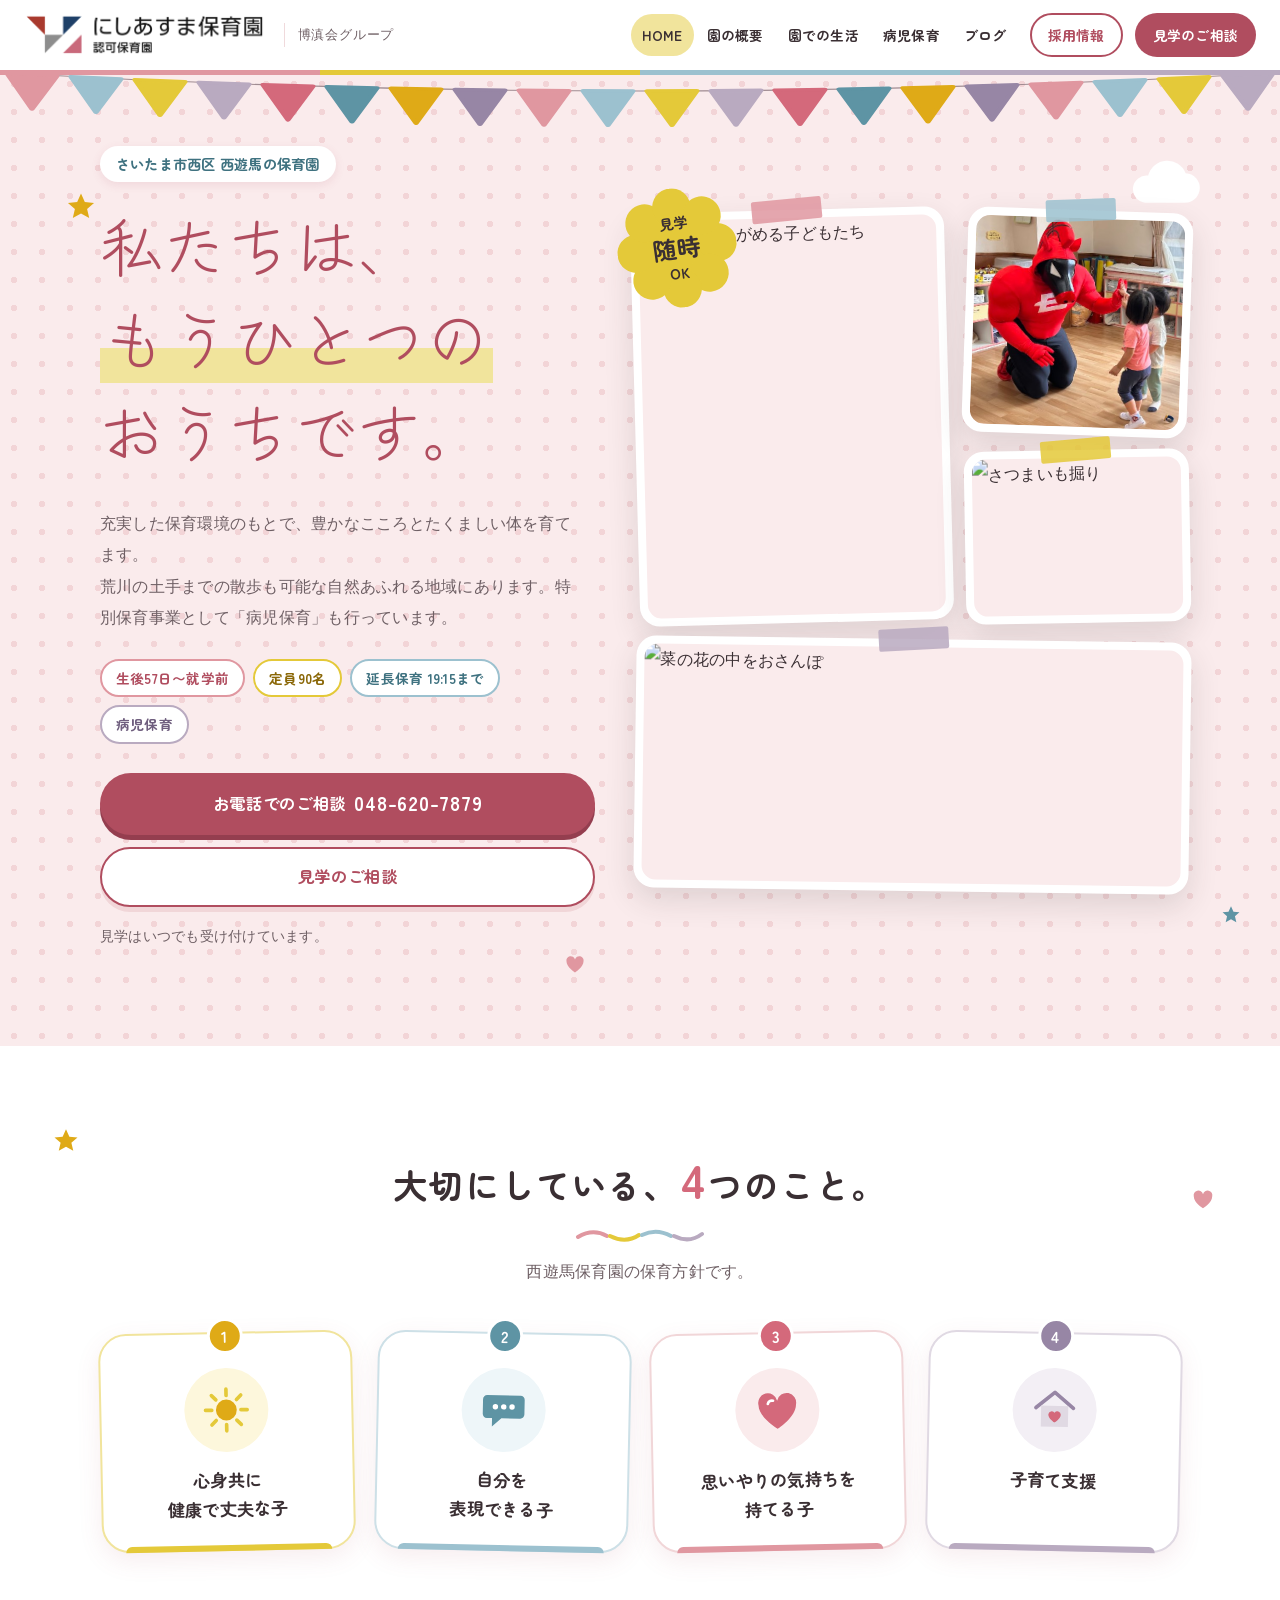
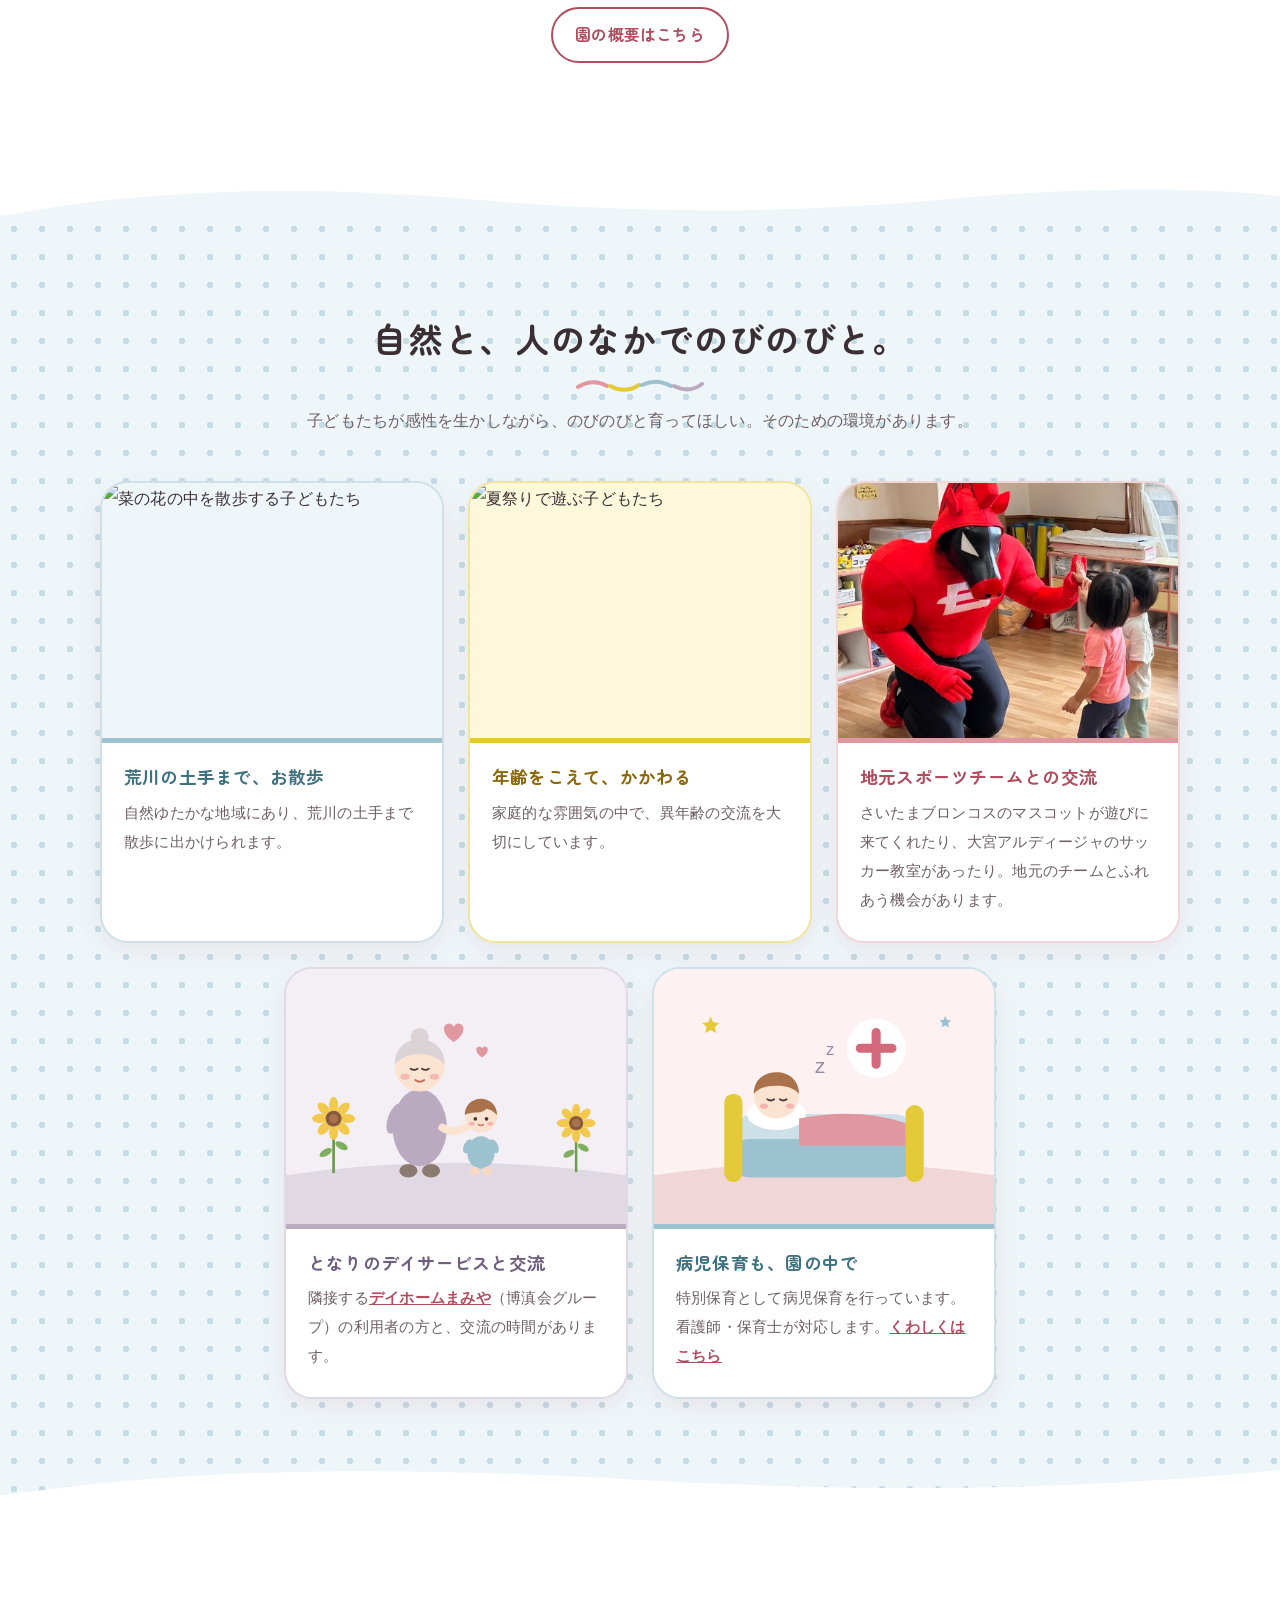
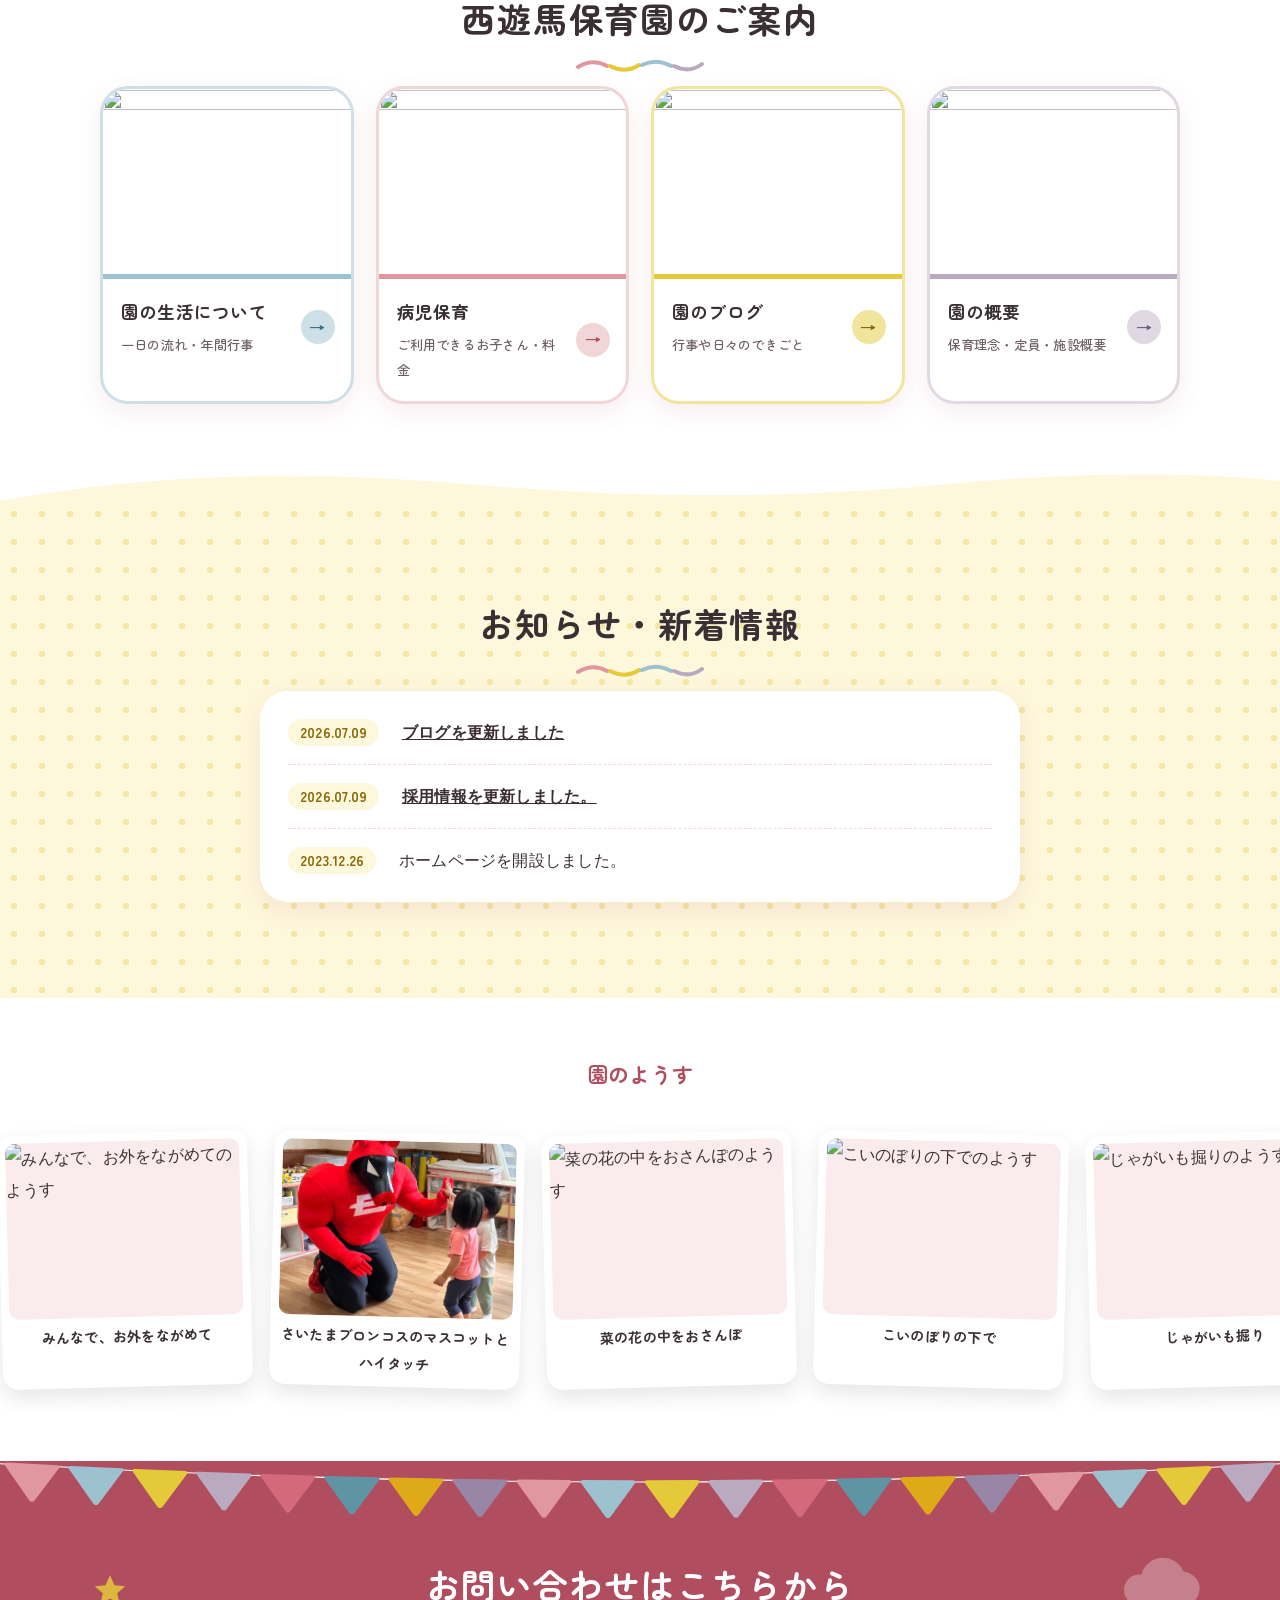
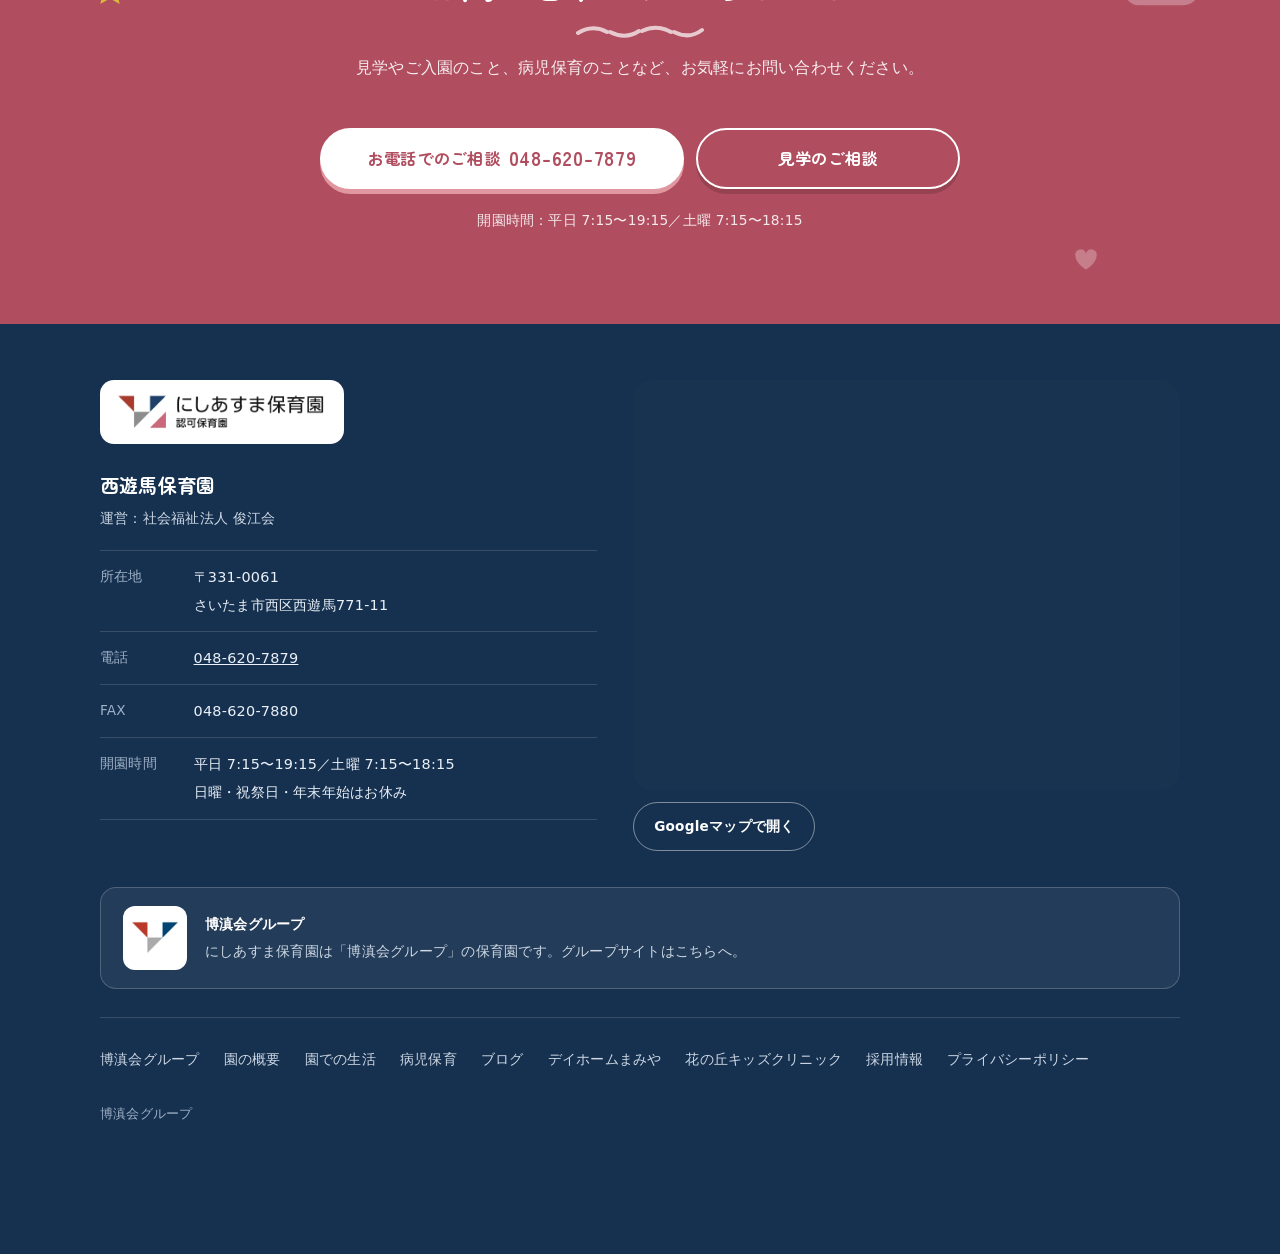
==== commit beaf8db3: "Add files via upload" ====
--- a/index.html
+++ b/index.html
@@ -11,7 +11,7 @@
 <link rel="preconnect" href="https://fonts.gstatic.com" crossorigin>
 <link href="https://fonts.googleapis.com/css2?family=Zen+Maru+Gothic:wght@500;700&display=swap" rel="stylesheet">
 <link href="https://fonts.googleapis.com/css2?family=Zen+Kurenaido&display=swap&text=%E7%A7%81%E3%81%9F%E3%81%A1%E3%81%AF%E3%80%81%E3%82%82%E3%81%86%E3%81%B2%E3%81%A8%E3%81%A4%E3%81%AE%E3%81%8A%E3%81%86%E3%81%A1%E3%81%A7%E3%81%99%E3%80%82" rel="stylesheet">
-<link rel="stylesheet" href="style.css?v=202610141144">
+<link rel="stylesheet" href="style.css?v=202610141158">
 </head>
 <body>
 <!--
@@ -134,6 +134,10 @@
         <div class="fcard__pic"><img src="https://nishiasuma.ed.jp/img/about_img03.webp" alt="夏祭りで遊ぶ子どもたち" loading="lazy"></div>
         <div class="fcard__body"><h3>年齢をこえて、かかわる</h3><p>家庭的な雰囲気の中で、異年齢の交流を大切にしています。</p></div>
       </article>
+      <article class="fcard k-pink">
+        <div class="fcard__pic"><img src="photo-broncos.jpg" alt="さいたまブロンコスのマスコットと、子どもたちがハイタッチ" loading="lazy" style="object-position:50% 30%"></div>
+        <div class="fcard__body"><h3>地元スポーツチームとの交流</h3><p>さいたまブロンコスのマスコットが遊びに来てくれたり、大宮アルディージャのサッカー教室があったり。地元のチームとふれあう機会があります。</p></div>
+      </article>
       <article class="fcard k-pur">
         <div class="fcard__pic">
           <!-- ▼差し替え①：デイサービスとの交流 -->
@@ -141,7 +145,7 @@
         </div>
         <div class="fcard__body"><h3>となりのデイサービスと交流</h3><p>隣接する<a id="btn-mamiya" href="https://hakushinkai.jp/facilities/dayhome_mamiya/">デイホームまみや</a>（博滇会グループ）の利用者の方と、交流の時間があります。</p></div>
       </article>
-      <article class="fcard k-pink">
+      <article class="fcard k-sky">
         <div class="fcard__pic">
           <!-- ▼差し替え①：病児保育室 -->
           <svg viewBox="0 0 300 225" role="img" aria-label="病児保育のイラスト"><rect width="300" height="225" fill="#fdf1f2"/><path d="M0 182 Q150 160 300 182 L300 225 L0 225Z" fill="#f1d6d8"/><rect x="70" y="128" width="160" height="46" rx="18" fill="#cde0e7"/><rect x="70" y="150" width="160" height="34" rx="14" fill="#9cc1cf"/><rect x="62" y="110" width="16" height="78" rx="8" fill="#e4c939"/><rect x="222" y="120" width="16" height="68" rx="8" fill="#e4c939"/><ellipse cx="108" cy="128" rx="26" ry="14" fill="#fff"/><circle cx="108" cy="112" r="20" fill="#fbe3d1"/><path d="M88 110c0-12 9-19 20-19s20 7 20 19c-5-5-11-7-20-7s-15 2-20 7z" fill="#a9724a"/><path d="M100 115q3 2 6 0M111 115q3 2 6 0" stroke="#4a3a35" stroke-width="1.6" fill="none" stroke-linecap="round"/><ellipse cx="97" cy="121" rx="3.6" ry="2.4" fill="#f3a5a5" opacity=".75"/><ellipse cx="120" cy="121" rx="3.6" ry="2.4" fill="#f3a5a5" opacity=".75"/><path d="M128 132 Q180 122 222 136 L222 156 L128 156Z" fill="#e097a0"/><circle cx="196" cy="70" r="26" fill="#fff"/><path d="M196 56v28M182 70h28" stroke="#d4697b" stroke-width="8" stroke-linecap="round"/><text x="142" y="92" font-size="18" fill="#9786a5" font-family="sans-serif">z</text><text x="152" y="76" font-size="14" fill="#9786a5" font-family="sans-serif">z</text><use href="#i-star" x="40" y="40" width="20" height="20" style="color:#e4c939"/><use href="#i-star" x="250" y="40" width="14" height="14" style="color:#9cc1cf"/></svg>
@@ -152,27 +156,6 @@
   </div>
 </section>
 
-<!-- ===== 地域との交流 ===== -->
-<section class="section section--pink dots wave-top tint-pur pur-sec" aria-labelledby="community-title">
-  <span class="float float--a" style="width:30px;height:30px;right:6%;top:110px;color:var(--yel1)" aria-hidden="true"><svg><use href="#i-star"/></svg></span>
-  <div class="wrap">
-    <h2 class="h2" id="community-title"><span>地域との</span><span>交流</span></h2>
-    <p class="lede">園の外の人たちとふれあう時間も、子どもたちの大切な経験です。</p>
-    <div class="comm">
-      <figure class="comm__photo"><img src="photo-broncos.jpg" alt="さいたまブロンコスのマスコットと、子どもたちがハイタッチしているようす" width="491" height="520" loading="lazy"></figure>
-      <div class="comm__body">
-        <p class="comm__tag">さいたまブロンコス</p>
-        <h3 class="comm__h">マスコットが、園に遊びに来てくれました</h3>
-        <!-- ▼要確認：来園した時期・内容を書き足してください -->
-        <p>地元さいたまのバスケットボールチーム「さいたまブロンコス」のマスコットとの交流です。大きな体にちょっぴりドキドキしながらも、みんなでハイタッチ！</p>
-        <ul class="comm__more">
-          <li class="k-pink"><b>隣接するデイサービスとの交流</b><span>となりの<a href="https://hakushinkai.jp/facilities/dayhome_mamiya/">デイホームまみや</a>（博滇会グループ）の利用者の方とふれあいます。</span></li>
-          <li class="k-yel"><b>大宮アルディージャ サッカー教室</b><span>地元のサッカーチームのコーチと、体を動かして遊びます。</span></li>
-        </ul>
-      </div>
-    </div>
-  </div>
-</section>
 <!-- ===== 各ページへの入口 ===== -->
 <section class="section section--white wave-top white-sec" aria-labelledby="tiles-title">
   <div class="wrap">
--- a/style.css
+++ b/style.css
@@ -985,3 +985,9 @@
 .bunting{ height:70px; background:url("data:image/svg+xml;utf8,<svg xmlns='http://www.w3.org/2000/svg' viewBox='0 0 1200 100' preserveAspectRatio='none'><path d='M0 4 Q600.0 56 1200 4' fill='none' stroke='%23a08c92' stroke-width='1.6'/><path d='M6.6 4.6 L53.4 8.4 L30.0 55.6 Z' fill='%23e097a0' stroke='%23e097a0' stroke-width='5' stroke-linejoin='round'/><path d='M66.6 9.5 L113.4 12.9 L90.0 60.3 Z' fill='%239cc1cf' stroke='%239cc1cf' stroke-width='5' stroke-linejoin='round'/><path d='M126.6 13.8 L173.4 16.9 L150.0 64.5 Z' fill='%23e4c939' stroke='%23e4c939' stroke-width='5' stroke-linejoin='round'/><path d='M186.6 17.7 L233.4 20.3 L210.0 68.1 Z' fill='%23b9aac0' stroke='%23b9aac0' stroke-width='5' stroke-linejoin='round'/><path d='M246.6 21.0 L293.4 23.2 L270.0 71.2 Z' fill='%23d4697b' stroke='%23d4697b' stroke-width='5' stroke-linejoin='round'/><path d='M306.6 23.8 L353.4 25.6 L330.0 73.8 Z' fill='%235e94a4' stroke='%235e94a4' stroke-width='5' stroke-linejoin='round'/><path d='M366.6 26.1 L413.4 27.5 L390.0 75.9 Z' fill='%23dfaa17' stroke='%23dfaa17' stroke-width='5' stroke-linejoin='round'/><path d='M426.6 27.8 L473.4 28.8 L450.0 77.5 Z' fill='%239786a5' stroke='%239786a5' stroke-width='5' stroke-linejoin='round'/><path d='M486.6 29.1 L533.4 29.7 L510.0 78.5 Z' fill='%23e097a0' stroke='%23e097a0' stroke-width='5' stroke-linejoin='round'/><path d='M546.6 29.8 L593.4 30.0 L570.0 79.0 Z' fill='%239cc1cf' stroke='%239cc1cf' stroke-width='5' stroke-linejoin='round'/><path d='M606.6 30.0 L653.4 29.8 L630.0 79.0 Z' fill='%23e4c939' stroke='%23e4c939' stroke-width='5' stroke-linejoin='round'/><path d='M666.6 29.7 L713.4 29.1 L690.0 78.5 Z' fill='%23b9aac0' stroke='%23b9aac0' stroke-width='5' stroke-linejoin='round'/><path d='M726.6 28.8 L773.4 27.8 L750.0 77.5 Z' fill='%23d4697b' stroke='%23d4697b' stroke-width='5' stroke-linejoin='round'/><path d='M786.6 27.5 L833.4 26.1 L810.0 75.9 Z' fill='%235e94a4' stroke='%235e94a4' stroke-width='5' stroke-linejoin='round'/><path d='M846.6 25.6 L893.4 23.8 L870.0 73.8 Z' fill='%23dfaa17' stroke='%23dfaa17' stroke-width='5' stroke-linejoin='round'/><path d='M906.6 23.2 L953.4 21.0 L930.0 71.2 Z' fill='%239786a5' stroke='%239786a5' stroke-width='5' stroke-linejoin='round'/><path d='M966.6 20.3 L1013.4 17.7 L990.0 68.1 Z' fill='%23e097a0' stroke='%23e097a0' stroke-width='5' stroke-linejoin='round'/><path d='M1026.6 16.9 L1073.4 13.8 L1050.0 64.5 Z' fill='%239cc1cf' stroke='%239cc1cf' stroke-width='5' stroke-linejoin='round'/><path d='M1086.6 12.9 L1133.4 9.5 L1110.0 60.3 Z' fill='%23e4c939' stroke='%23e4c939' stroke-width='5' stroke-linejoin='round'/><path d='M1146.6 8.4 L1193.4 4.6 L1170.0 55.6 Z' fill='%23b9aac0' stroke='%23b9aac0' stroke-width='5' stroke-linejoin='round'/></svg>") no-repeat center top / 100% 100%; }
 .cta .bunting{ opacity:1; background-image:url("data:image/svg+xml;utf8,<svg xmlns='http://www.w3.org/2000/svg' viewBox='0 0 1200 100' preserveAspectRatio='none'><path d='M0 4 Q600.0 56 1200 4' fill='none' stroke='%23ffffff' stroke-width='1.6'/><path d='M6.6 4.6 L53.4 8.4 L30.0 55.6 Z' fill='%23e097a0' stroke='%23e097a0' stroke-width='5' stroke-linejoin='round'/><path d='M66.6 9.5 L113.4 12.9 L90.0 60.3 Z' fill='%239cc1cf' stroke='%239cc1cf' stroke-width='5' stroke-linejoin='round'/><path d='M126.6 13.8 L173.4 16.9 L150.0 64.5 Z' fill='%23e4c939' stroke='%23e4c939' stroke-width='5' stroke-linejoin='round'/><path d='M186.6 17.7 L233.4 20.3 L210.0 68.1 Z' fill='%23b9aac0' stroke='%23b9aac0' stroke-width='5' stroke-linejoin='round'/><path d='M246.6 21.0 L293.4 23.2 L270.0 71.2 Z' fill='%23d4697b' stroke='%23d4697b' stroke-width='5' stroke-linejoin='round'/><path d='M306.6 23.8 L353.4 25.6 L330.0 73.8 Z' fill='%235e94a4' stroke='%235e94a4' stroke-width='5' stroke-linejoin='round'/><path d='M366.6 26.1 L413.4 27.5 L390.0 75.9 Z' fill='%23dfaa17' stroke='%23dfaa17' stroke-width='5' stroke-linejoin='round'/><path d='M426.6 27.8 L473.4 28.8 L450.0 77.5 Z' fill='%239786a5' stroke='%239786a5' stroke-width='5' stroke-linejoin='round'/><path d='M486.6 29.1 L533.4 29.7 L510.0 78.5 Z' fill='%23e097a0' stroke='%23e097a0' stroke-width='5' stroke-linejoin='round'/><path d='M546.6 29.8 L593.4 30.0 L570.0 79.0 Z' fill='%239cc1cf' stroke='%239cc1cf' stroke-width='5' stroke-linejoin='round'/><path d='M606.6 30.0 L653.4 29.8 L630.0 79.0 Z' fill='%23e4c939' stroke='%23e4c939' stroke-width='5' stroke-linejoin='round'/><path d='M666.6 29.7 L713.4 29.1 L690.0 78.5 Z' fill='%23b9aac0' stroke='%23b9aac0' stroke-width='5' stroke-linejoin='round'/><path d='M726.6 28.8 L773.4 27.8 L750.0 77.5 Z' fill='%23d4697b' stroke='%23d4697b' stroke-width='5' stroke-linejoin='round'/><path d='M786.6 27.5 L833.4 26.1 L810.0 75.9 Z' fill='%235e94a4' stroke='%235e94a4' stroke-width='5' stroke-linejoin='round'/><path d='M846.6 25.6 L893.4 23.8 L870.0 73.8 Z' fill='%23dfaa17' stroke='%23dfaa17' stroke-width='5' stroke-linejoin='round'/><path d='M906.6 23.2 L953.4 21.0 L930.0 71.2 Z' fill='%239786a5' stroke='%239786a5' stroke-width='5' stroke-linejoin='round'/><path d='M966.6 20.3 L1013.4 17.7 L990.0 68.1 Z' fill='%23e097a0' stroke='%23e097a0' stroke-width='5' stroke-linejoin='round'/><path d='M1026.6 16.9 L1073.4 13.8 L1050.0 64.5 Z' fill='%239cc1cf' stroke='%239cc1cf' stroke-width='5' stroke-linejoin='round'/><path d='M1086.6 12.9 L1133.4 9.5 L1110.0 60.3 Z' fill='%23e4c939' stroke='%23e4c939' stroke-width='5' stroke-linejoin='round'/><path d='M1146.6 8.4 L1193.4 4.6 L1170.0 55.6 Z' fill='%23b9aac0' stroke='%23b9aac0' stroke-width='5' stroke-linejoin='round'/></svg>"); }
 @media (max-width:760px){ .bunting{ height:44px; } }
+
+/* 園の特徴：カード5枚（3枚＋2枚をまんなか寄せ）2026-10-14 */
+.features{ display:flex; flex-wrap:wrap; justify-content:center; gap:24px; }
+.features > .fcard{ flex:0 1 calc((100% - 48px) / 3); min-width:0; }
+@media (max-width:900px){ .features > .fcard{ flex-basis:calc((100% - 24px) / 2); } }
+@media (max-width:520px){ .features > .fcard{ flex-basis:100%; } }
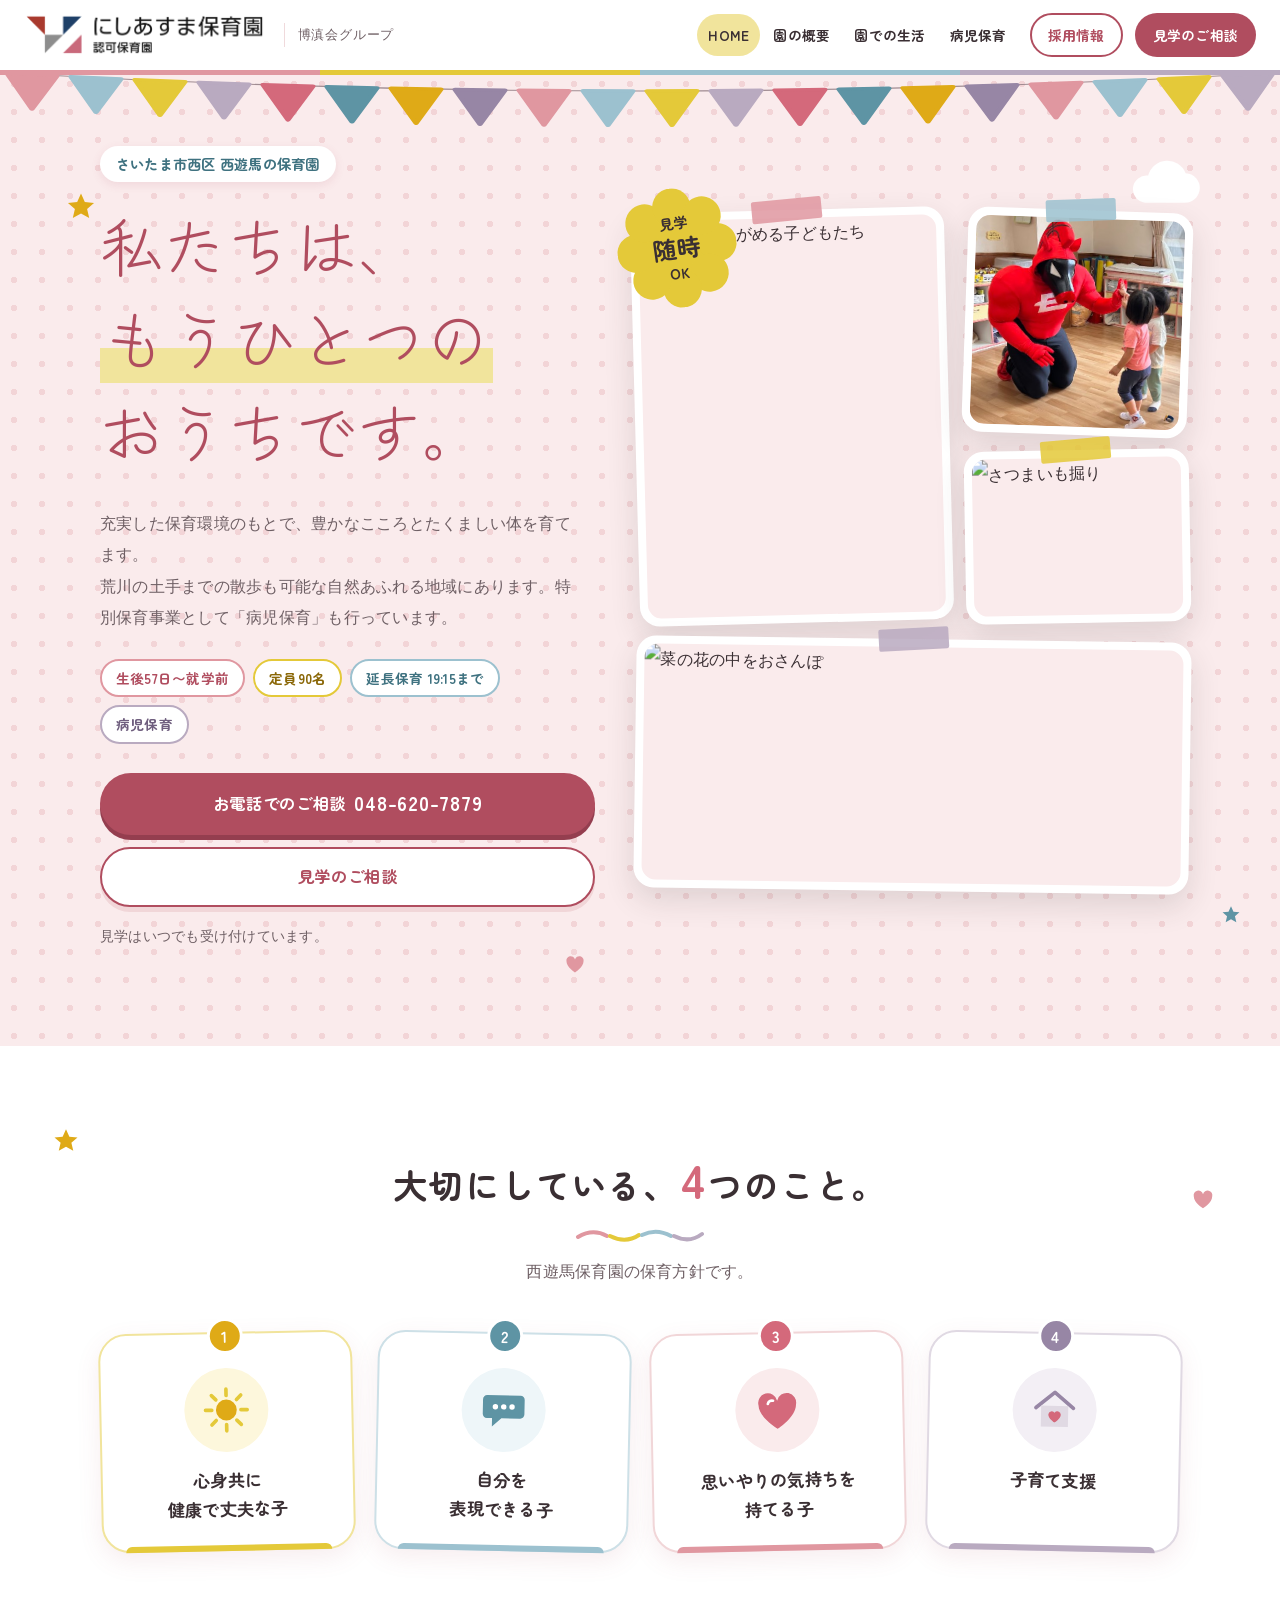
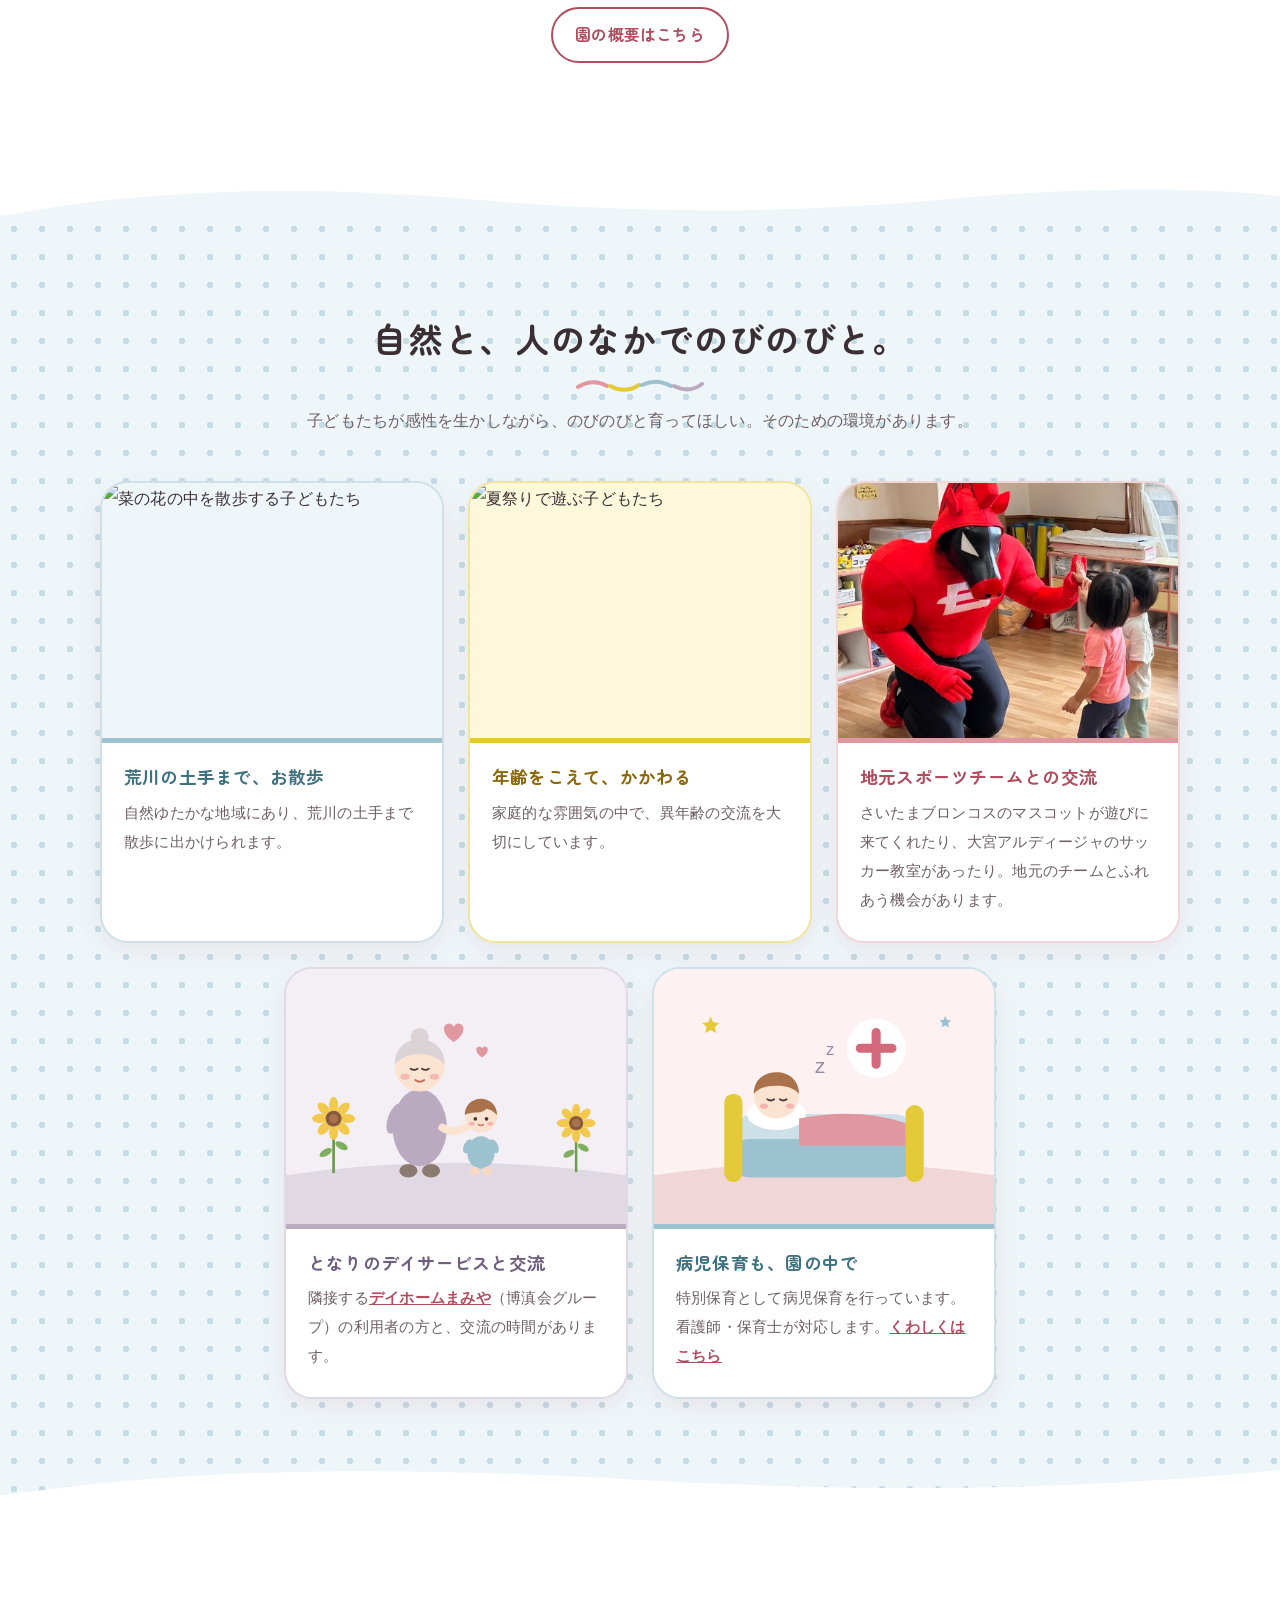
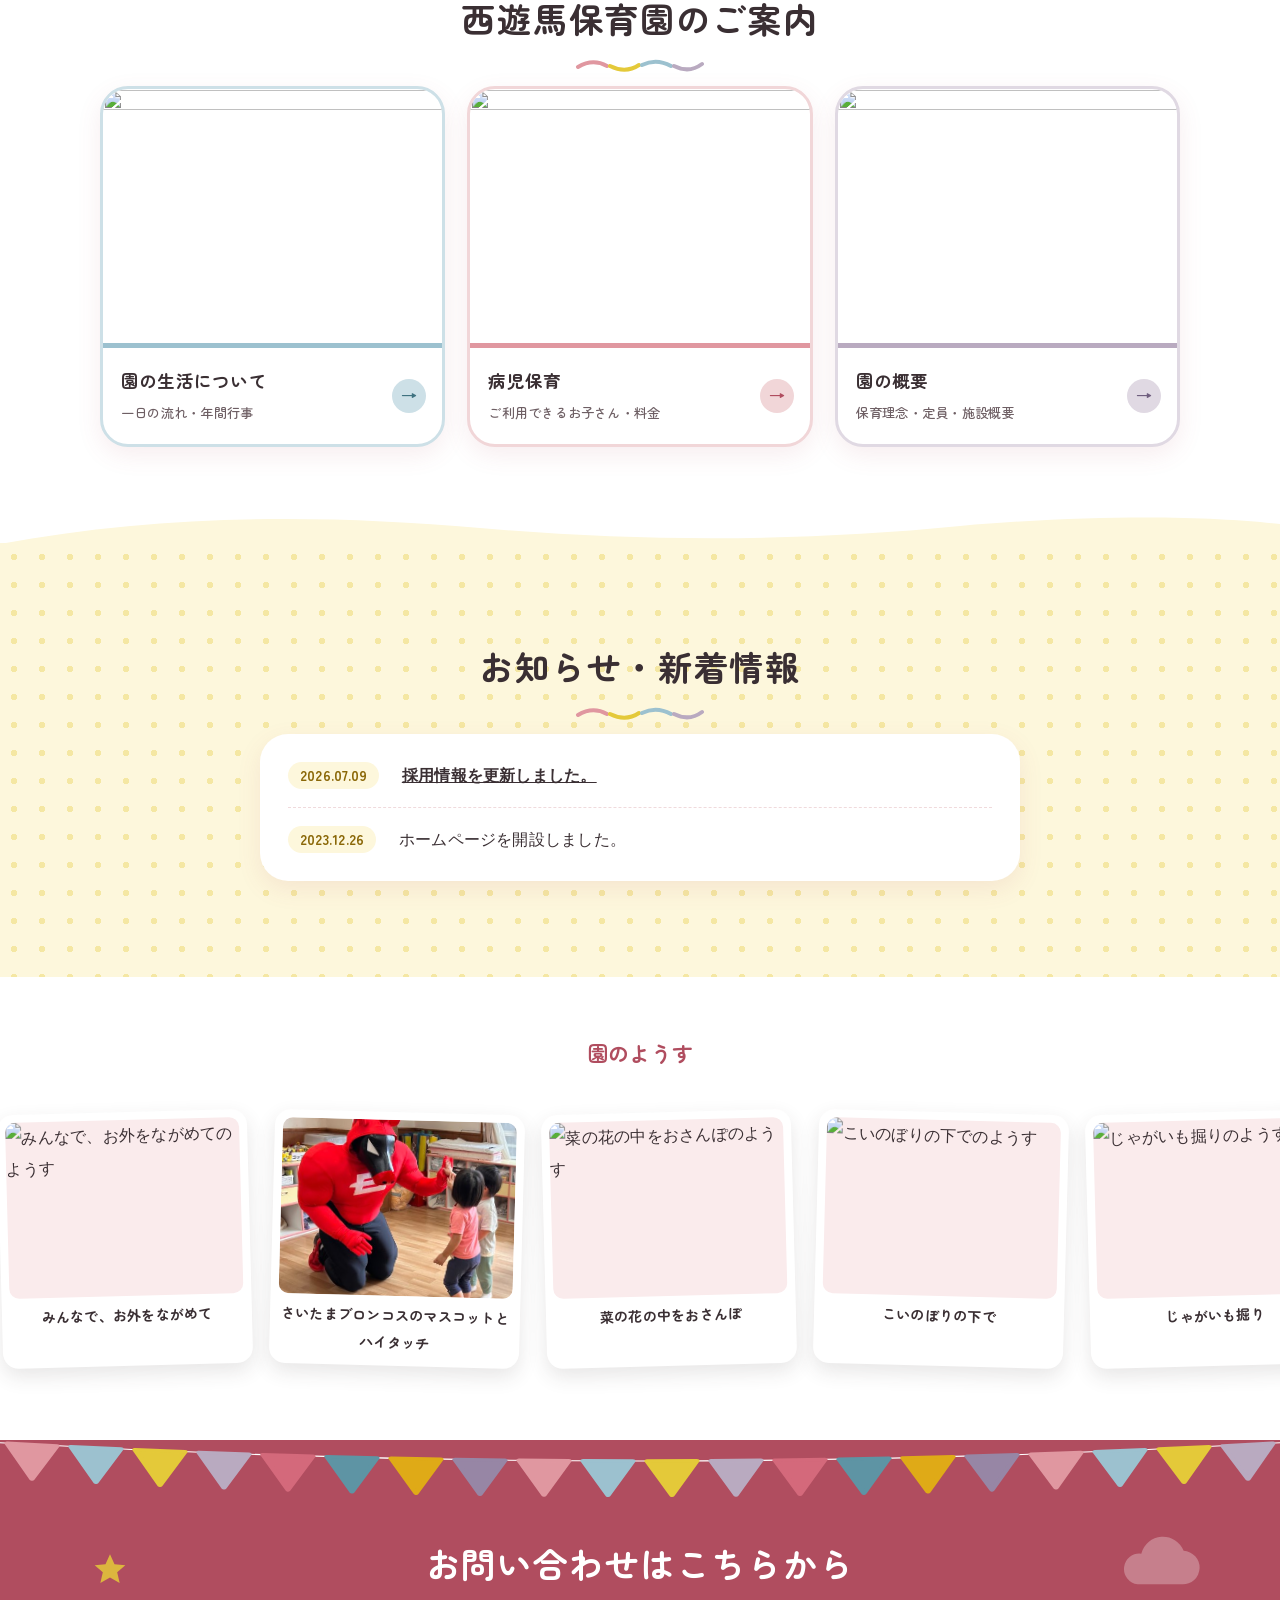
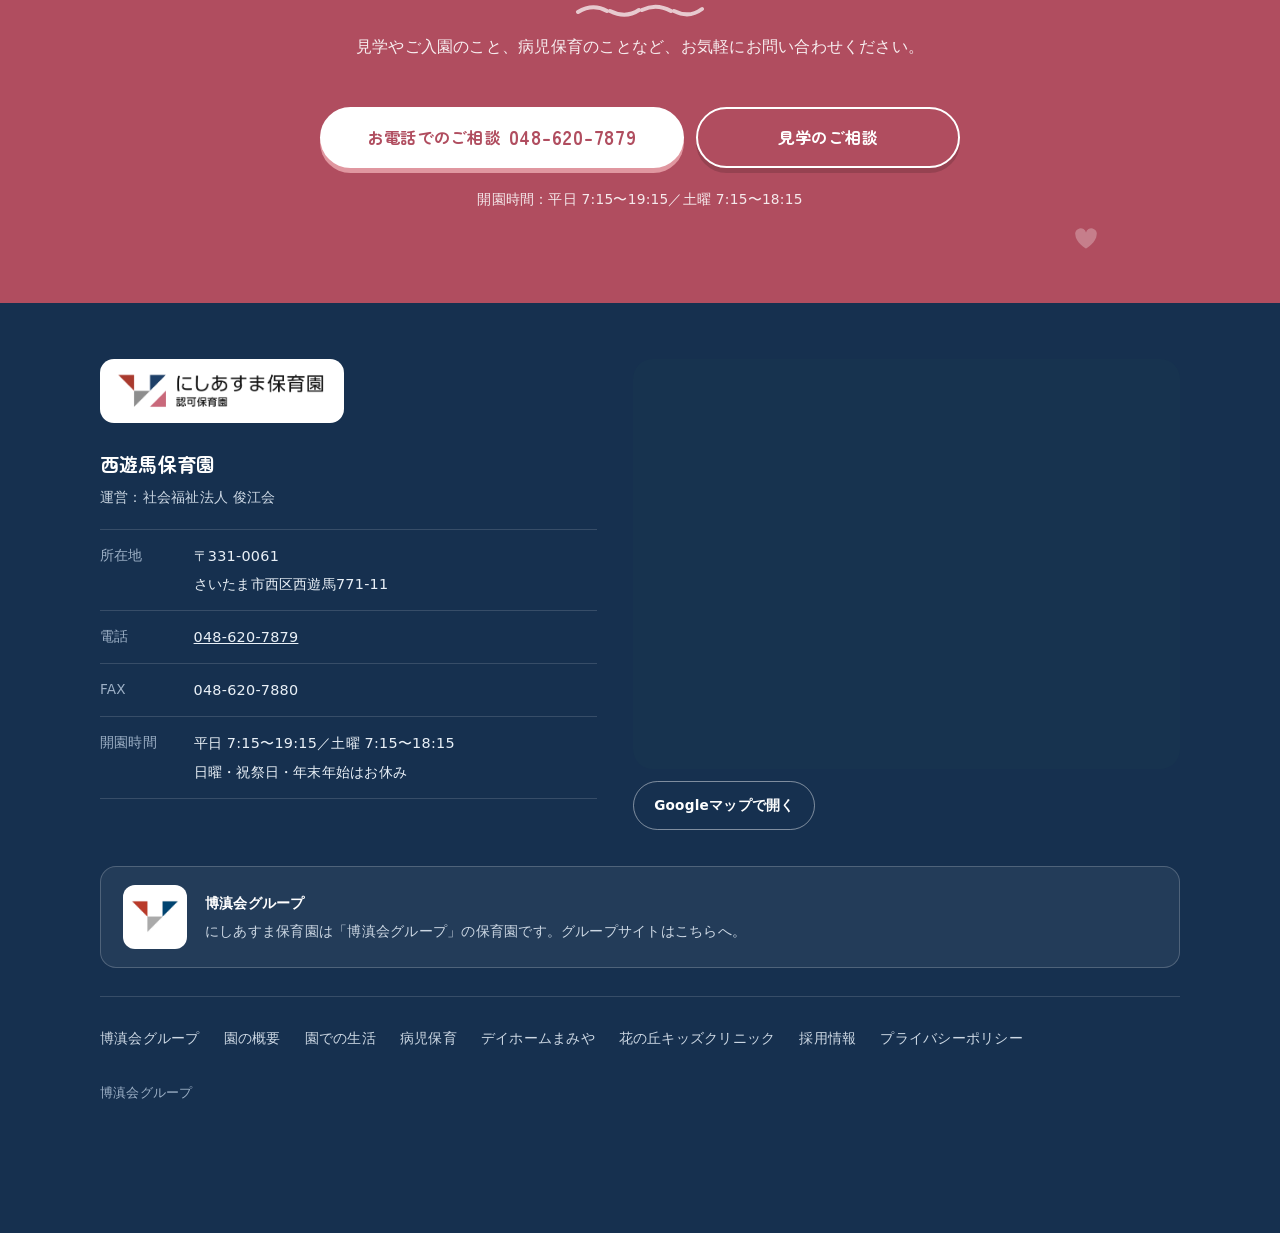
==== commit 0f8d9436: "Add files via upload" ====
--- a/index.html
+++ b/index.html
@@ -11,7 +11,7 @@
 <link rel="preconnect" href="https://fonts.gstatic.com" crossorigin>
 <link href="https://fonts.googleapis.com/css2?family=Zen+Maru+Gothic:wght@500;700&display=swap" rel="stylesheet">
 <link href="https://fonts.googleapis.com/css2?family=Zen+Kurenaido&display=swap&text=%E7%A7%81%E3%81%9F%E3%81%A1%E3%81%AF%E3%80%81%E3%82%82%E3%81%86%E3%81%B2%E3%81%A8%E3%81%A4%E3%81%AE%E3%81%8A%E3%81%86%E3%81%A1%E3%81%A7%E3%81%99%E3%80%82" rel="stylesheet">
-<link rel="stylesheet" href="style.css?v=202610141158">
+<link rel="stylesheet" href="style.css?v=202610161041">
 </head>
 <body>
 <!--
@@ -40,7 +40,7 @@
     <span class="group header__grp">博滇会グループ</span>
   </a>
   <nav class="gn" aria-label="サイトのご案内">
-    <ul class="gn__list" id="gn-list"><li><a class="gn__a is-cur" href="index.html" aria-current="page">HOME</a></li><li><a class="gn__a" href="about.html">園の概要</a></li><li><a class="gn__a" href="life.html">園での生活</a></li><li><a class="gn__a" href="byojihoiku.html">病児保育</a></li><li><a class="gn__a" href="blog.html">ブログ</a></li></ul>
+    <ul class="gn__list" id="gn-list"><li><a class="gn__a is-cur" href="index.html" aria-current="page">HOME</a></li><li><a class="gn__a" href="about.html">園の概要</a></li><li><a class="gn__a" href="life.html">園での生活</a></li><li><a class="gn__a" href="byojihoiku.html">病児保育</a></li></ul>
     <!-- ▼差し替え③：法人の採用サイト（うしろの ?utm_... は消さないでください） -->
     <a class="gn__recruit" id="btn-recruit-header" href="https://arwrk.net/recruit/hakushinkai?utm_source=nishiasuma&amp;utm_medium=site&amp;utm_campaign=recruit" target="_blank" rel="noopener">採用情報</a>
     <!-- ▼差し替え②：問い合わせページ -->
@@ -163,7 +163,6 @@
     <div class="tiles">
       <a class="tile k-sky" href="life.html"><img src="https://nishiasuma.ed.jp/img/p-event/10_01.webp" alt="" loading="lazy"><span class="tile__t">園の生活について<small>一日の流れ・年間行事</small></span></a>
       <a class="tile k-pink" href="byojihoiku.html"><img src="https://nishiasuma.ed.jp/img/mainvisual/byojihoiku.jpg" alt="" loading="lazy"><span class="tile__t">病児保育<small>ご利用できるお子さん・料金</small></span></a>
-      <a class="tile k-yel" href="blog.html"><img src="https://nishiasuma.ed.jp/blog/img/202606_01.webp" alt="" loading="lazy"><span class="tile__t">園のブログ<small>行事や日々のできごと</small></span></a>
       <a class="tile k-pur" href="about.html"><img src="https://nishiasuma.ed.jp/img/mainvisual/about.jpg" alt="" loading="lazy"><span class="tile__t">園の概要<small>保育理念・定員・施設概要</small></span></a>
     </div>
   </div>
@@ -175,7 +174,6 @@
     <h2 class="h2" id="news-title">お知らせ・新着情報</h2>
     <!-- ▼差し替え⑤：博滇会サイトの「お知らせ」から自動で出す想定 -->
     <ul class="news">
-      <li><time>2026.07.09</time><a href="blog.html">ブログを更新しました</a></li>
       <li><time>2026.07.09</time><a href="https://arwrk.net/recruit/hakushinkai?utm_source=nishiasuma&amp;utm_medium=site&amp;utm_campaign=recruit" target="_blank" rel="noopener">採用情報を更新しました。</a></li>
       <li><time>2023.12.26</time><span>ホームページを開設しました。</span></li>
     </ul>
@@ -231,7 +229,7 @@
   </div>
   <nav class="wrap footer__links" aria-label="関連リンク">
     <a href="https://hakushinkai.jp/">博滇会グループ</a>
-    <a href="about.html">園の概要</a><a href="life.html">園での生活</a><a href="byojihoiku.html">病児保育</a><a href="blog.html">ブログ</a><a href="https://hakushinkai.jp/facilities/dayhome_mamiya/">デイホームまみや</a>
+    <a href="about.html">園の概要</a><a href="life.html">園での生活</a><a href="byojihoiku.html">病児保育</a><a href="https://hakushinkai.jp/facilities/dayhome_mamiya/">デイホームまみや</a>
     <a href="https://hakushinkai.jp/facilities/hananookakidsclinic/">花の丘キッズクリニック</a>
     <!-- ▼差し替え③ -->
     <a id="btn-recruit-footer" href="https://arwrk.net/recruit/hakushinkai?utm_source=nishiasuma&amp;utm_medium=site&amp;utm_campaign=recruit" target="_blank" rel="noopener">採用情報</a>
--- a/style.css
+++ b/style.css
@@ -736,9 +736,8 @@
 }
 
 /* ---- HOME：各ページへの入口 ---- */
-.tiles{ display:grid; gap:22px; grid-template-columns:repeat(4, minmax(0,1fr)); }
-@media (max-width:900px){ .tiles{ grid-template-columns:repeat(2, minmax(0,1fr)); } }
-@media (max-width:480px){ .tiles{ grid-template-columns:minmax(0,1fr); } }
+.tiles{ display:grid; gap:22px; grid-template-columns:repeat(3, minmax(0,1fr)); }
+@media (max-width:720px){ .tiles{ grid-template-columns:minmax(0,1fr); } }
 .tile{
   position:relative; display:block; border-radius:28px; overflow:hidden; text-decoration:none; color:var(--ink);
   background:#fff; box-shadow:var(--shadow); border:3px solid var(--c3); transition:transform .2s ease;
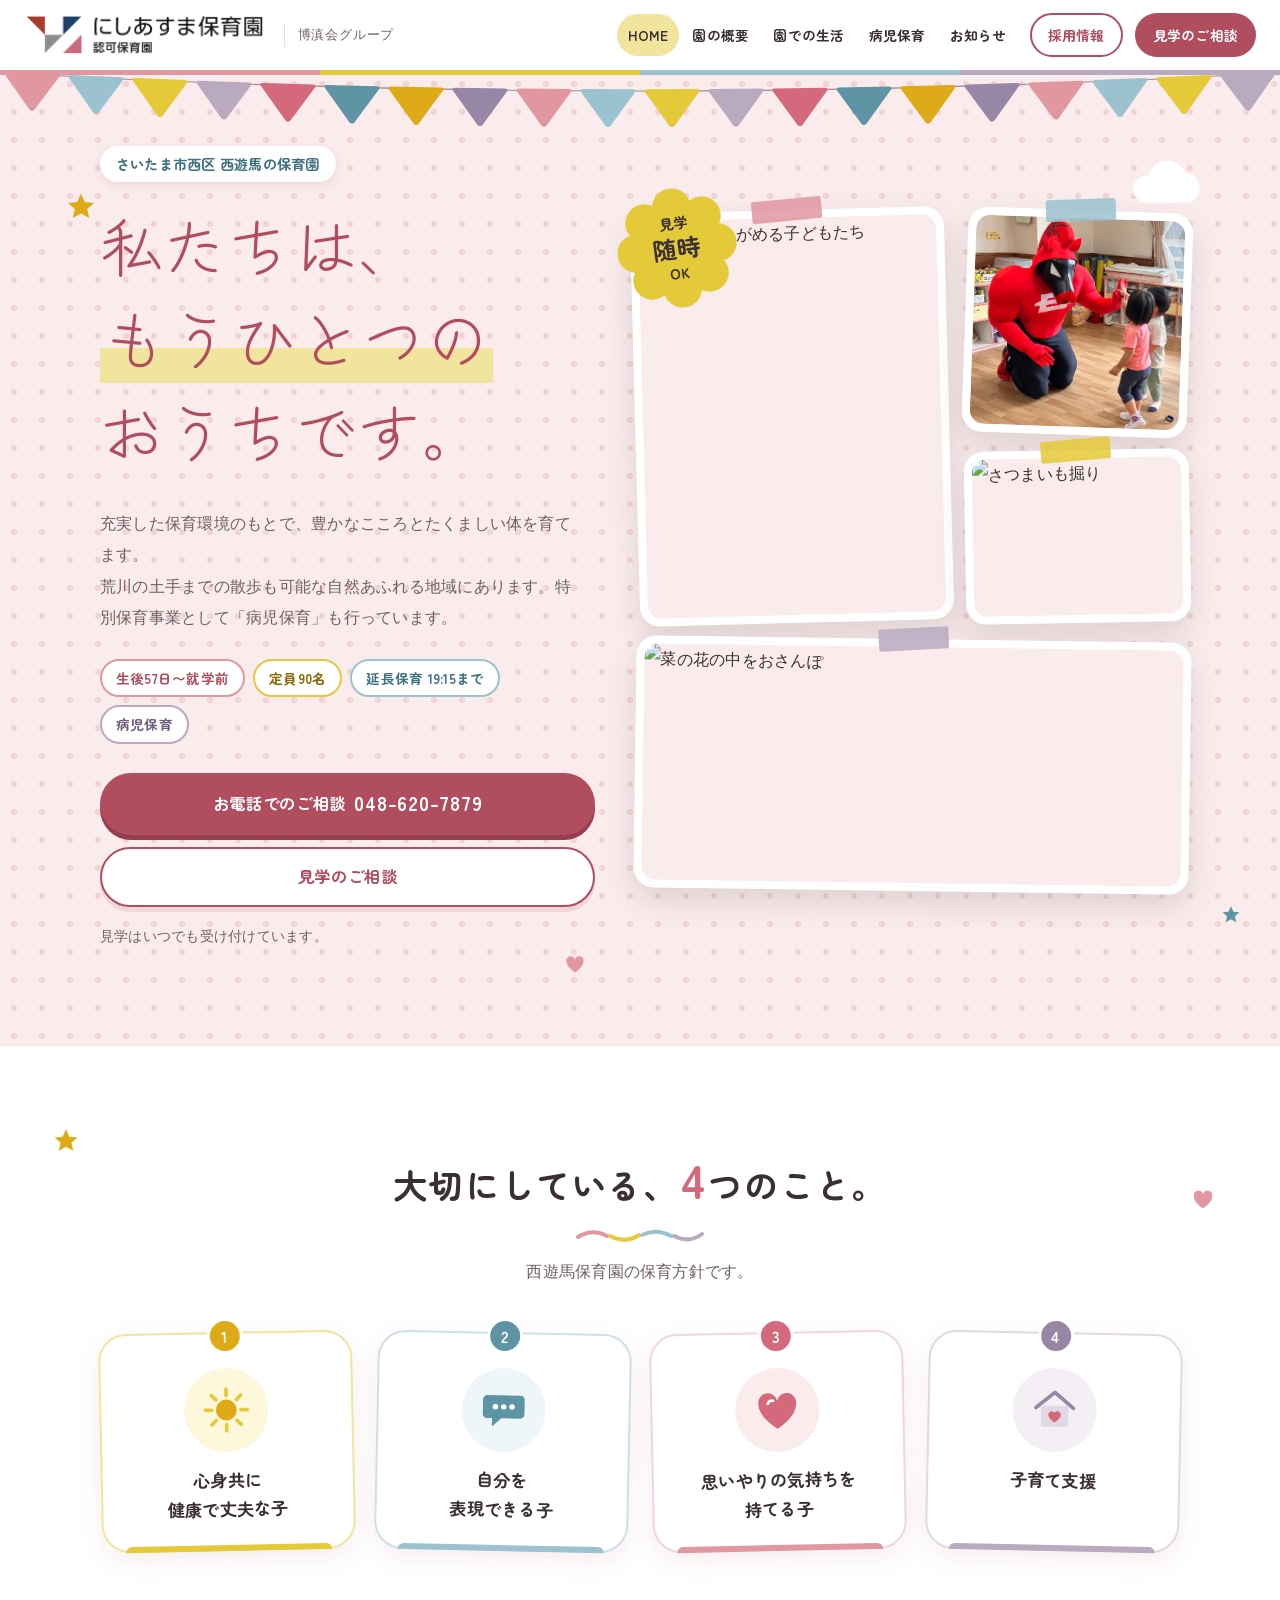
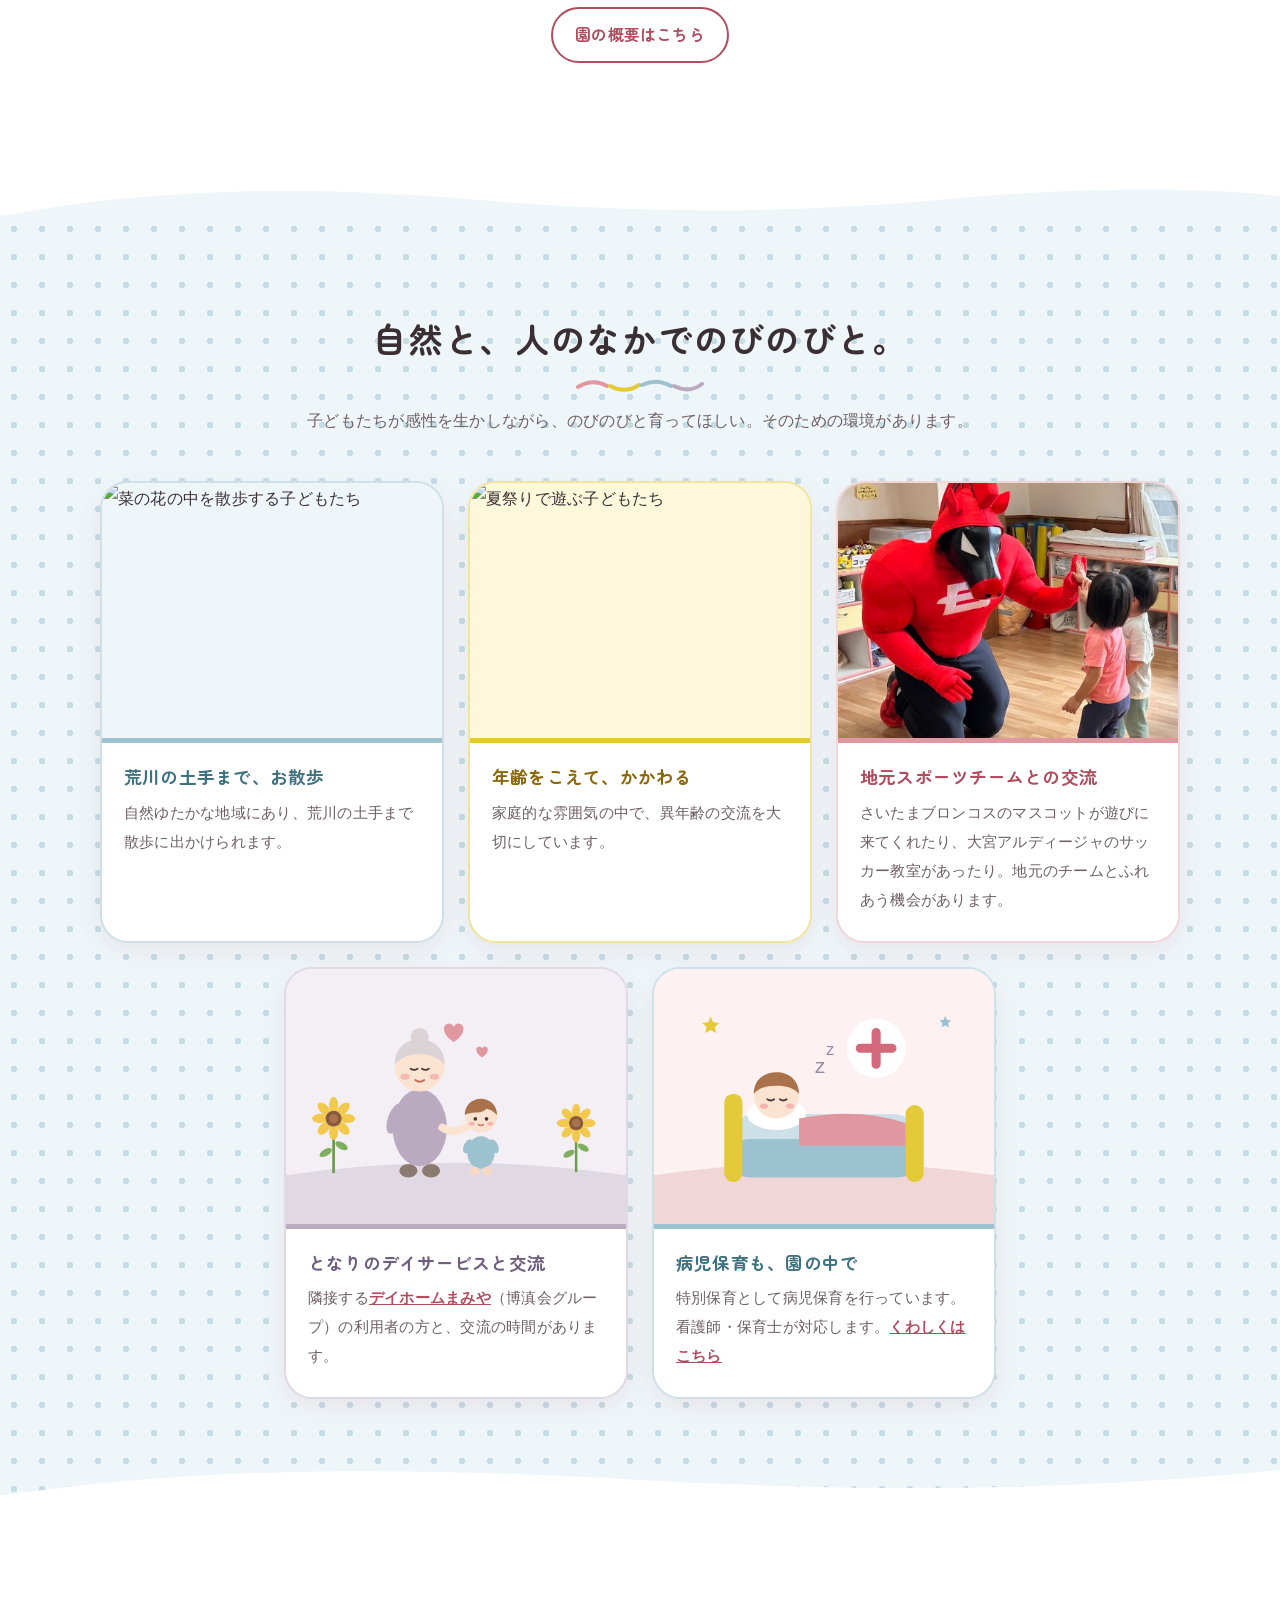
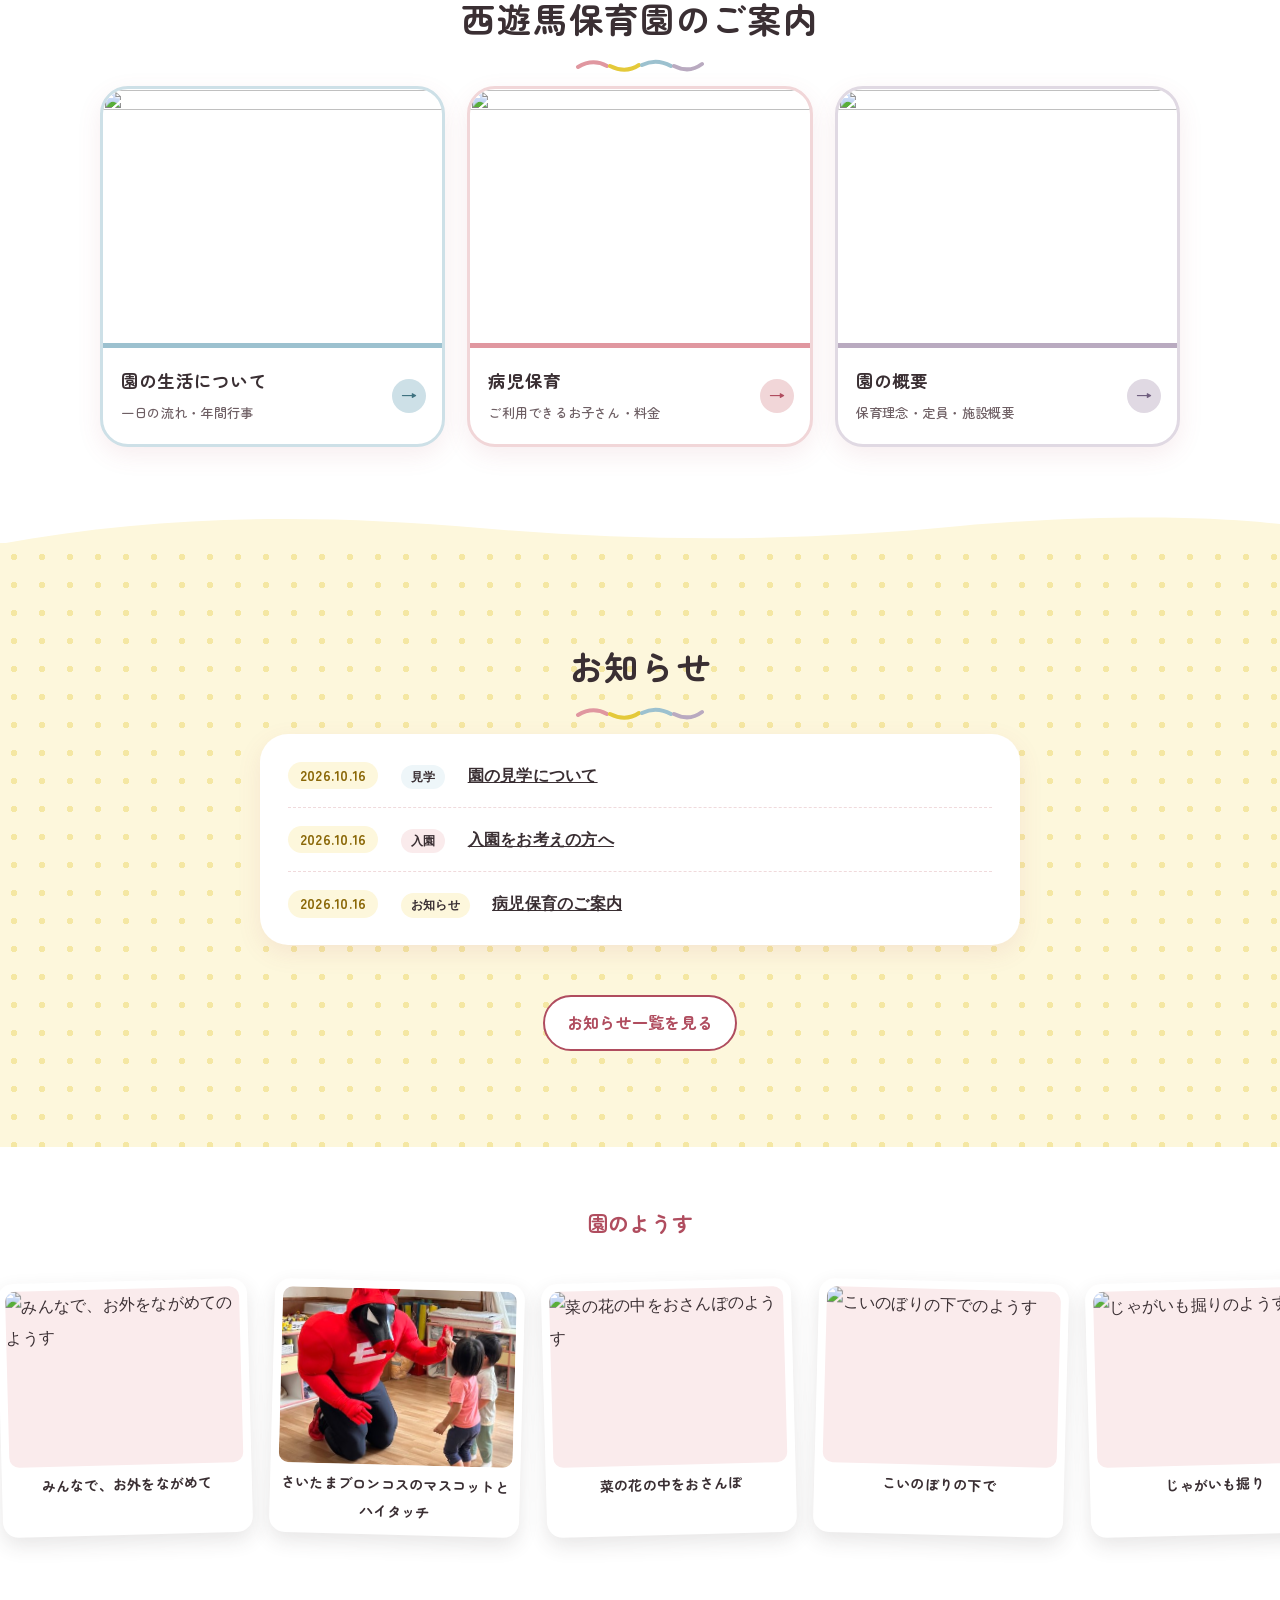
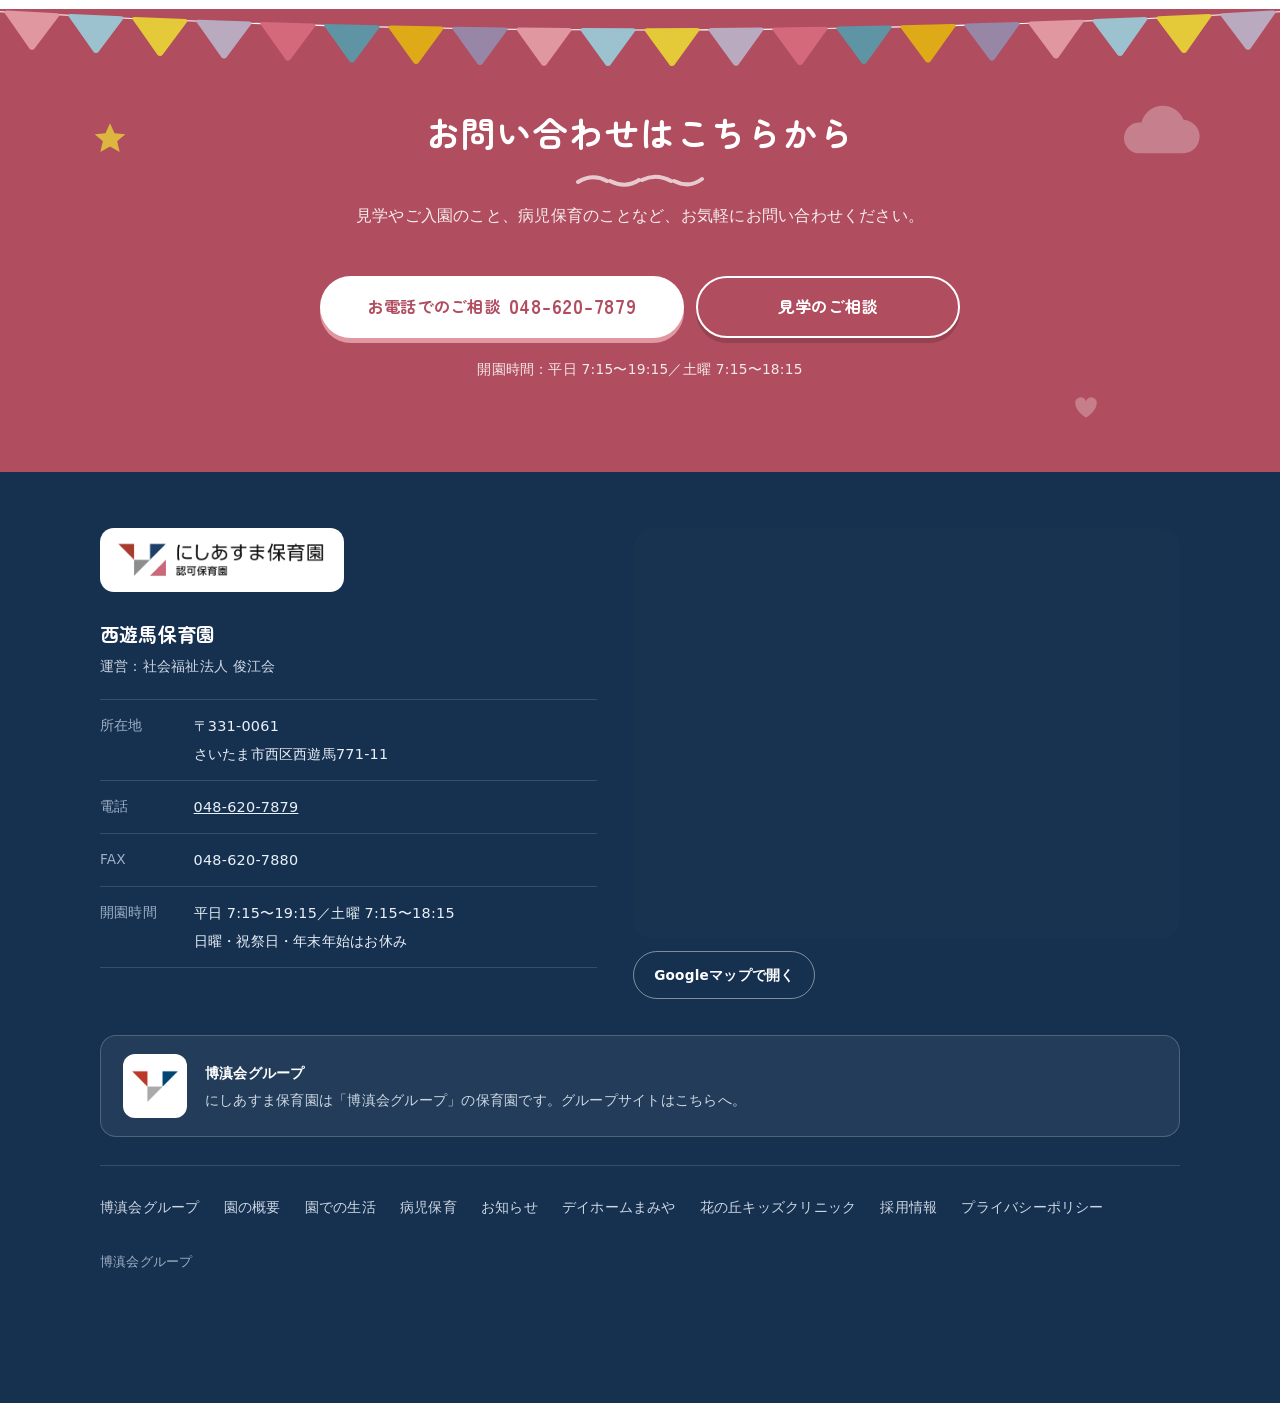
==== commit 0f52cbad: "Add files via upload" ====
--- a/index.html
+++ b/index.html
@@ -11,7 +11,7 @@
 <link rel="preconnect" href="https://fonts.gstatic.com" crossorigin>
 <link href="https://fonts.googleapis.com/css2?family=Zen+Maru+Gothic:wght@500;700&display=swap" rel="stylesheet">
 <link href="https://fonts.googleapis.com/css2?family=Zen+Kurenaido&display=swap&text=%E7%A7%81%E3%81%9F%E3%81%A1%E3%81%AF%E3%80%81%E3%82%82%E3%81%86%E3%81%B2%E3%81%A8%E3%81%A4%E3%81%AE%E3%81%8A%E3%81%86%E3%81%A1%E3%81%A7%E3%81%99%E3%80%82" rel="stylesheet">
-<link rel="stylesheet" href="style.css?v=202610161041">
+<link rel="stylesheet" href="style.css?v=202610161111">
 </head>
 <body>
 <!--
@@ -40,7 +40,7 @@
     <span class="group header__grp">博滇会グループ</span>
   </a>
   <nav class="gn" aria-label="サイトのご案内">
-    <ul class="gn__list" id="gn-list"><li><a class="gn__a is-cur" href="index.html" aria-current="page">HOME</a></li><li><a class="gn__a" href="about.html">園の概要</a></li><li><a class="gn__a" href="life.html">園での生活</a></li><li><a class="gn__a" href="byojihoiku.html">病児保育</a></li></ul>
+    <ul class="gn__list" id="gn-list"><li><a class="gn__a is-cur" href="index.html" aria-current="page">HOME</a></li><li><a class="gn__a" href="about.html">園の概要</a></li><li><a class="gn__a" href="life.html">園での生活</a></li><li><a class="gn__a" href="byojihoiku.html">病児保育</a></li><li><a class="gn__a" href="news.html">お知らせ</a></li></ul>
     <!-- ▼差し替え③：法人の採用サイト（うしろの ?utm_... は消さないでください） -->
     <a class="gn__recruit" id="btn-recruit-header" href="https://arwrk.net/recruit/hakushinkai?utm_source=nishiasuma&amp;utm_medium=site&amp;utm_campaign=recruit" target="_blank" rel="noopener">採用情報</a>
     <!-- ▼差し替え②：問い合わせページ -->
@@ -171,12 +171,13 @@
 <!-- ===== お知らせ・新着情報 ===== -->
 <section class="section section--pink dots wave-top tint-yel yel-sec" aria-labelledby="news-title">
   <div class="wrap">
-    <h2 class="h2" id="news-title">お知らせ・新着情報</h2>
-    <!-- ▼差し替え⑤：博滇会サイトの「お知らせ」から自動で出す想定 -->
+    <h2 class="h2" id="news-title">お知らせ</h2>
     <ul class="news">
-      <li><time>2026.07.09</time><a href="https://arwrk.net/recruit/hakushinkai?utm_source=nishiasuma&amp;utm_medium=site&amp;utm_campaign=recruit" target="_blank" rel="noopener">採用情報を更新しました。</a></li>
-      <li><time>2023.12.26</time><span>ホームページを開設しました。</span></li>
+      <li><time>2026.10.16</time><span class="news__cat k-sky">見学</span><a href="news.html#n-kengaku">園の見学について</a></li>
+      <li><time>2026.10.16</time><span class="news__cat k-pink">入園</span><a href="news.html#n-nyuen">入園をお考えの方へ</a></li>
+      <li><time>2026.10.16</time><span class="news__cat k-yel">お知らせ</span><a href="news.html#n-byoji">病児保育のご案内</a></li>
     </ul>
+    <p class="center" style="margin-top:2em"><a class="linkbtn" href="news.html">お知らせ一覧を見る</a></p>
   </div>
 </section>
 <!-- ===== 園のようす（写真が流れる帯） ===== -->
@@ -229,7 +230,7 @@
   </div>
   <nav class="wrap footer__links" aria-label="関連リンク">
     <a href="https://hakushinkai.jp/">博滇会グループ</a>
-    <a href="about.html">園の概要</a><a href="life.html">園での生活</a><a href="byojihoiku.html">病児保育</a><a href="https://hakushinkai.jp/facilities/dayhome_mamiya/">デイホームまみや</a>
+    <a href="about.html">園の概要</a><a href="life.html">園での生活</a><a href="byojihoiku.html">病児保育</a><a href="news.html">お知らせ</a><a href="https://hakushinkai.jp/facilities/dayhome_mamiya/">デイホームまみや</a>
     <a href="https://hakushinkai.jp/facilities/hananookakidsclinic/">花の丘キッズクリニック</a>
     <!-- ▼差し替え③ -->
     <a id="btn-recruit-footer" href="https://arwrk.net/recruit/hakushinkai?utm_source=nishiasuma&amp;utm_medium=site&amp;utm_campaign=recruit" target="_blank" rel="noopener">採用情報</a>
--- a/style.css
+++ b/style.css
@@ -990,3 +990,17 @@
 .features > .fcard{ flex:0 1 calc((100% - 48px) / 3); min-width:0; }
 @media (max-width:900px){ .features > .fcard{ flex-basis:calc((100% - 24px) / 2); } }
 @media (max-width:520px){ .features > .fcard{ flex-basis:100%; } }
+
+/* ---- お知らせ ---- */
+.news__cat{ font-size:.78rem; font-weight:700; border-radius:999px; padding:0 10px; background:var(--c4); color:var(--ink); }
+.news li a{ flex:1 1 14em; }
+.ncats{ display:flex; flex-wrap:wrap; gap:10px; justify-content:center; margin:0 0 2.4em; }
+.ncat{ font:inherit; font-family:var(--round); font-weight:700; font-size:.92rem; cursor:pointer; border-radius:999px; padding:6px 20px;
+  background:#fff; color:var(--ink); border:2px solid var(--c2, var(--pink2)); }
+.ncat.is-on{ background:var(--c2, var(--pink2)); }
+.ncat:not([class*="k-"]){ --c2:var(--pink2); }
+.entry--text{ grid-template-columns:minmax(0,1fr); max-width:820px; scroll-margin-top:110px; }
+.entry--text .entry__body{ padding:30px 36px 26px; }
+.entry--text a:not(.linkbtn){ color:var(--deep); text-decoration:underline; }
+.entry[hidden]{ display:none; }
+@media (max-width:760px){ .entry--text .entry__body{ padding:22px 20px; } }
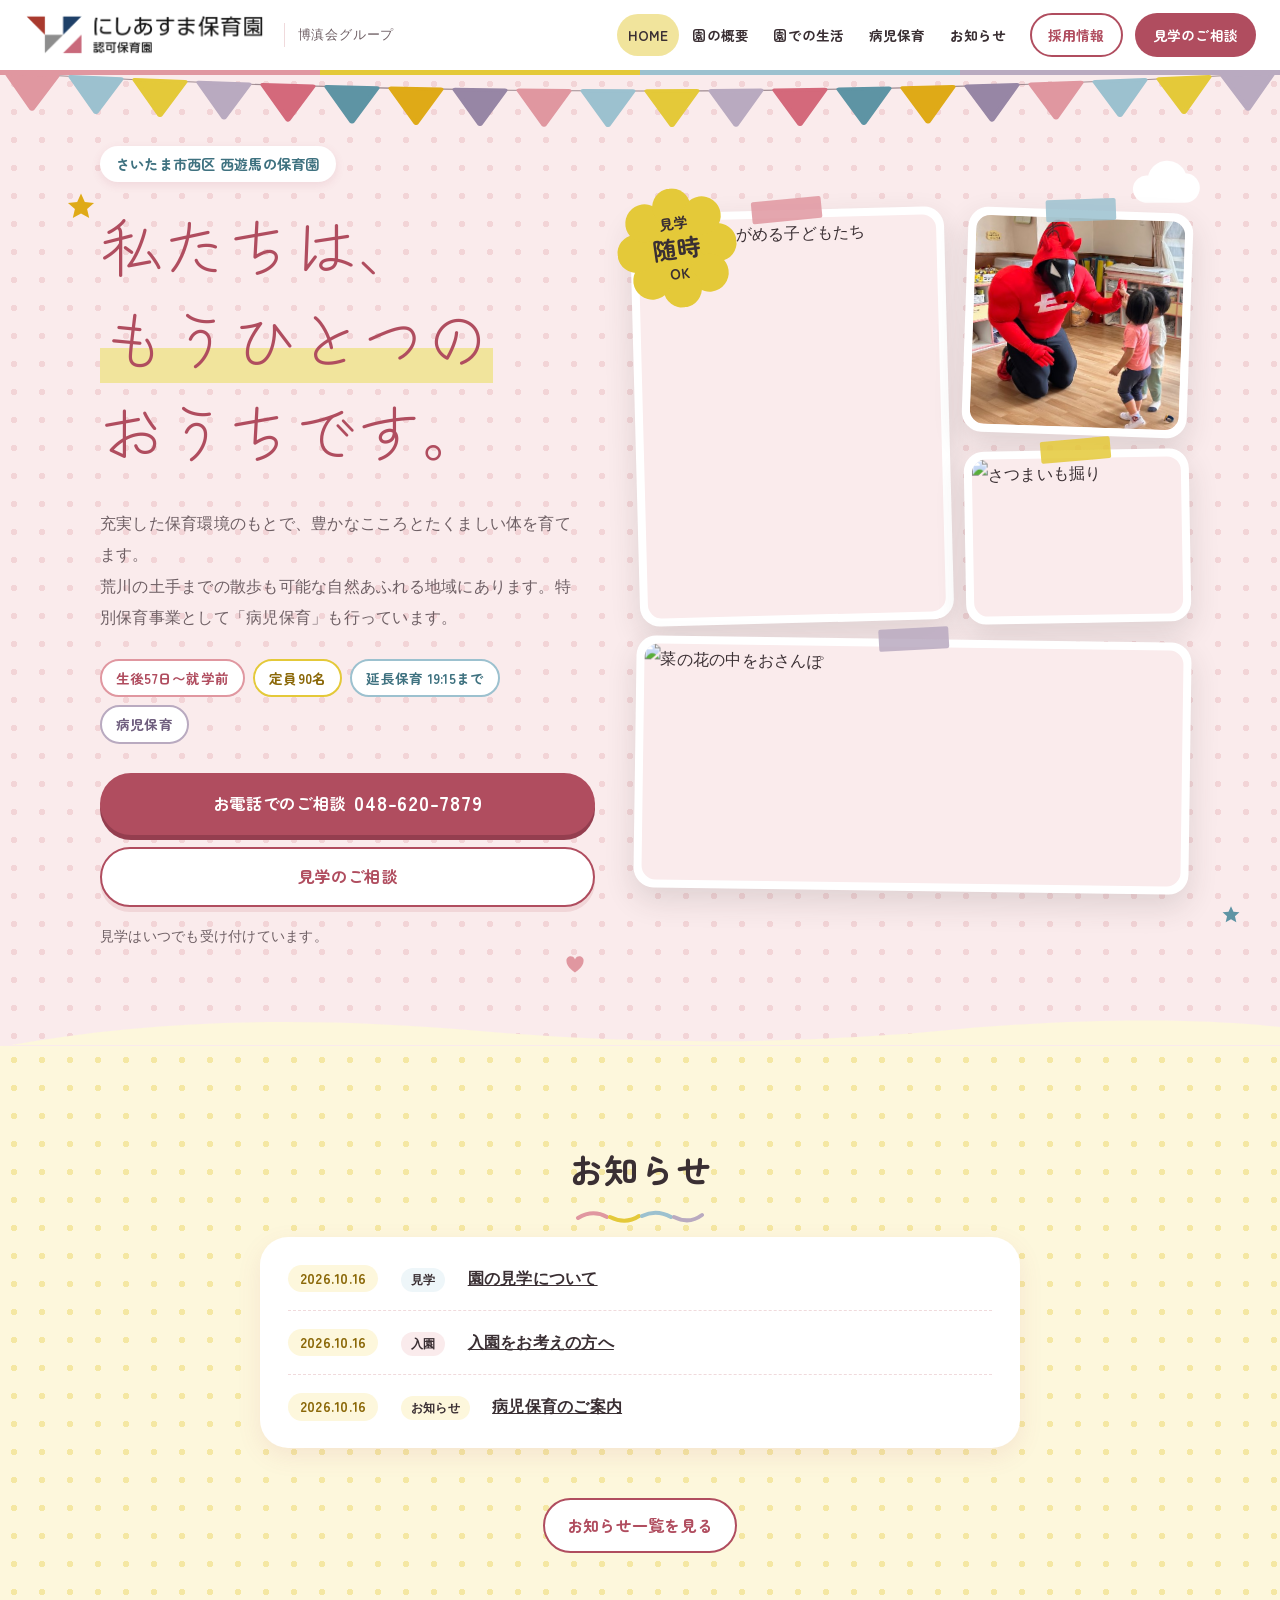
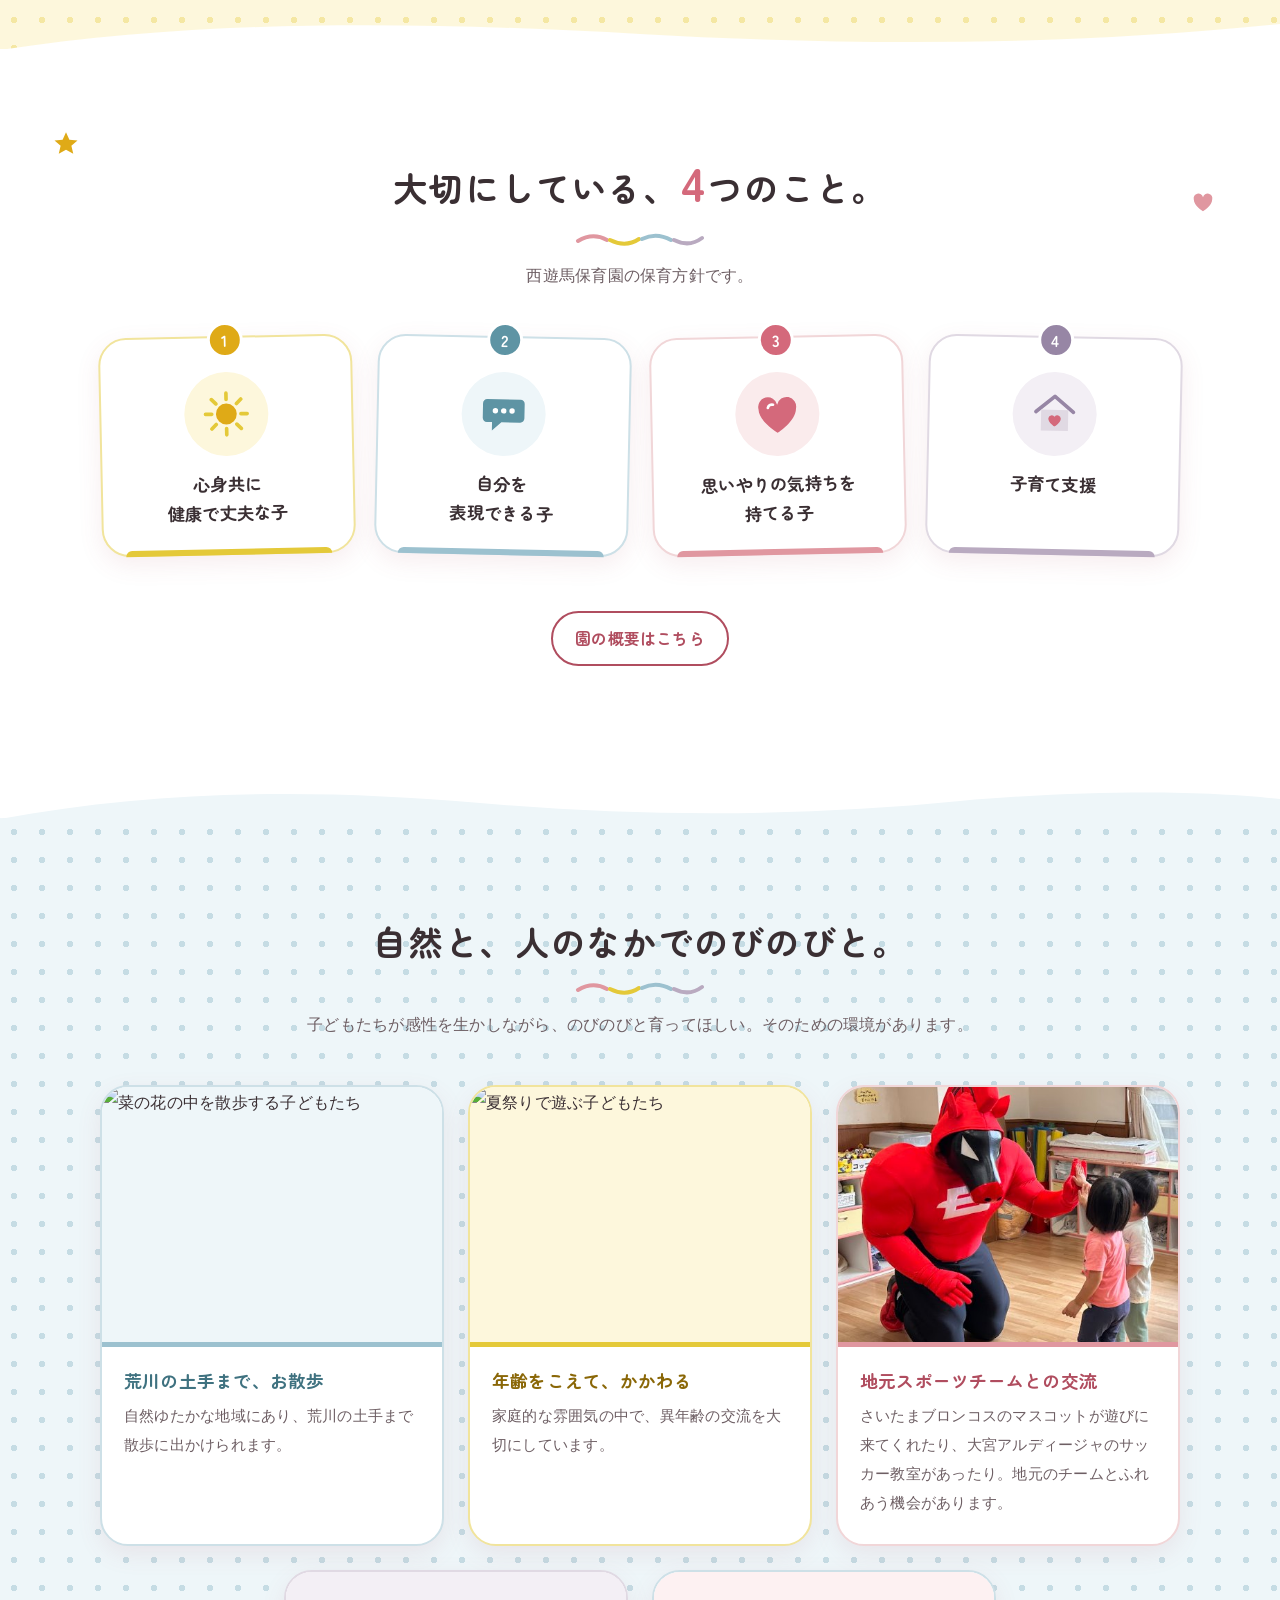
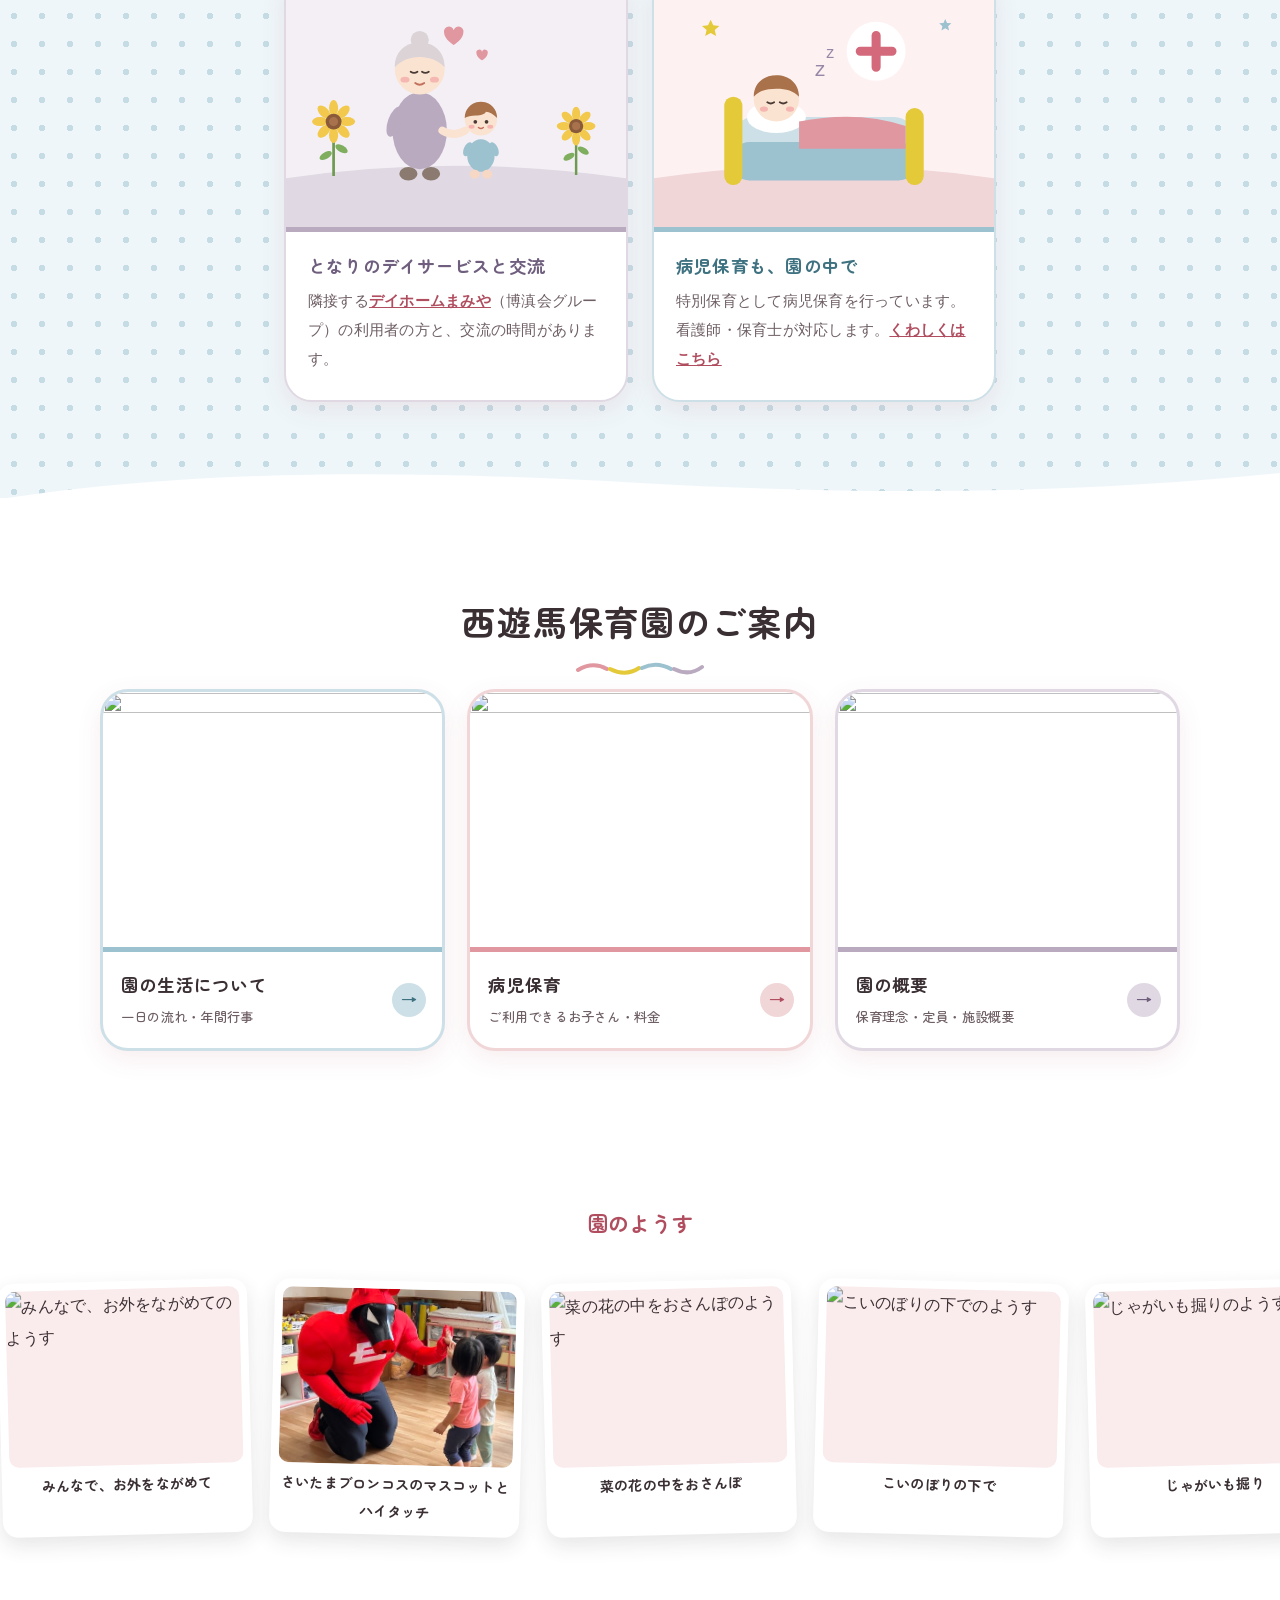
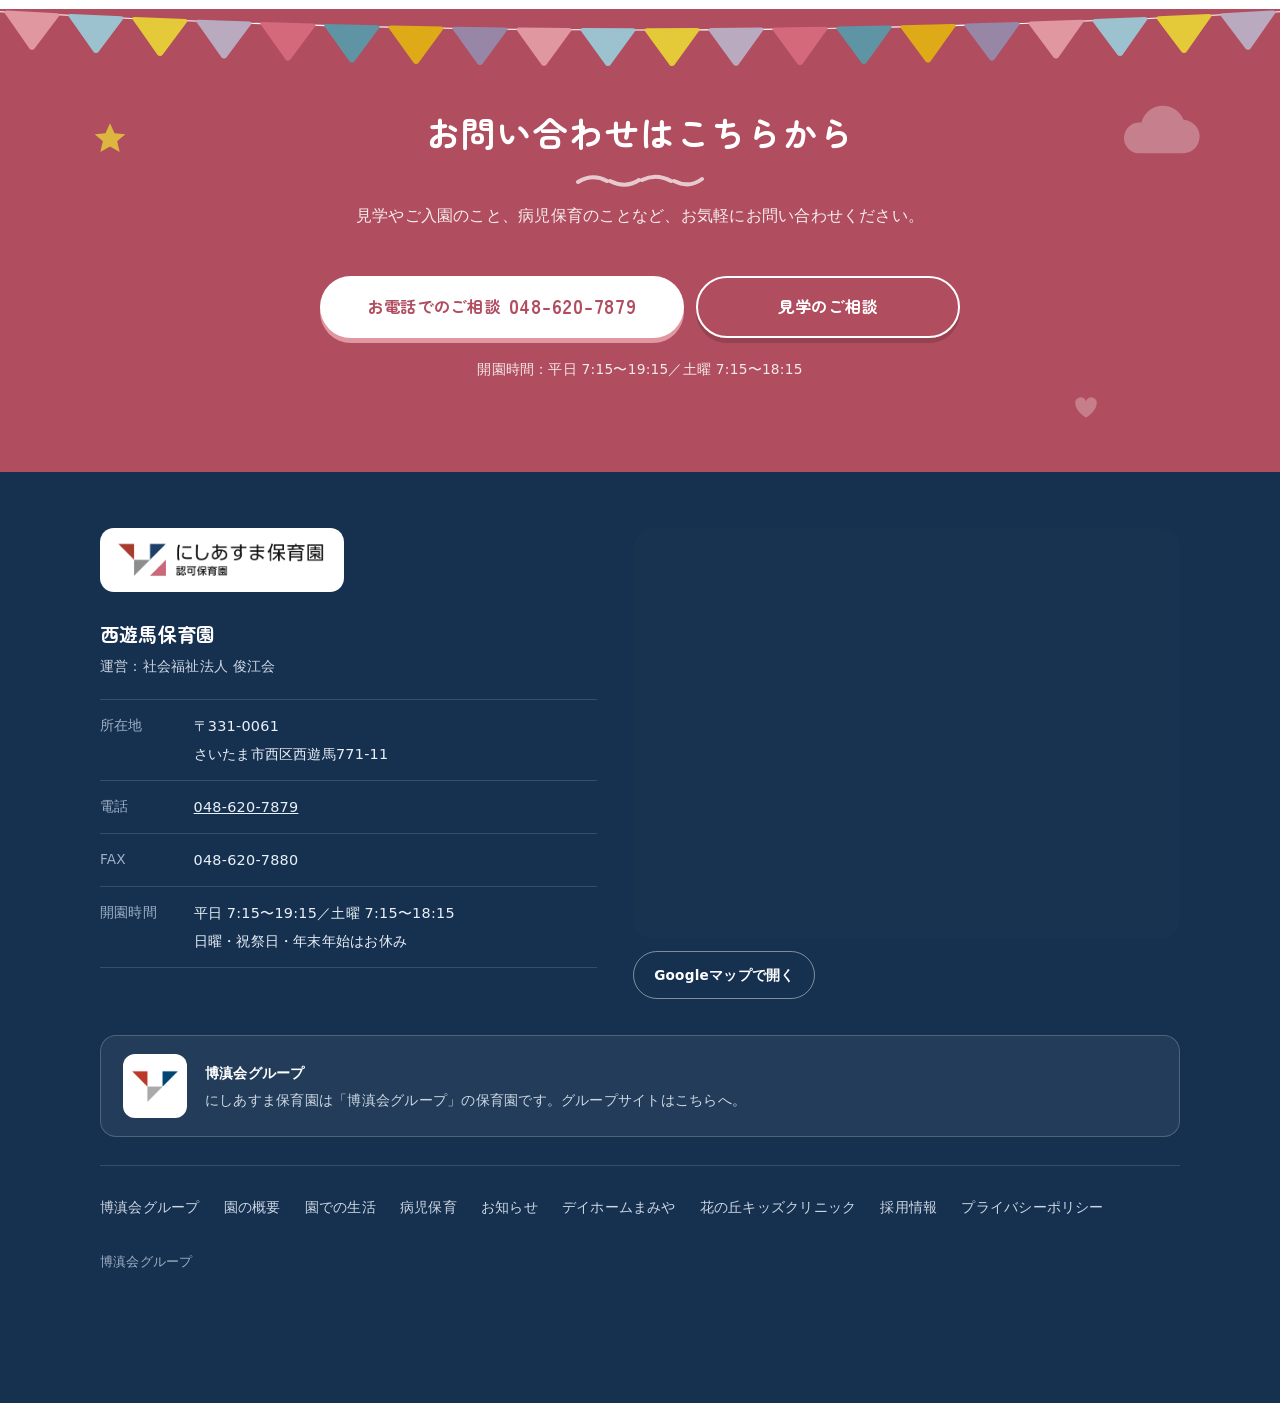
==== commit a9b941a9: "Add files via upload" ====
--- a/index.html
+++ b/index.html
@@ -11,7 +11,7 @@
 <link rel="preconnect" href="https://fonts.gstatic.com" crossorigin>
 <link href="https://fonts.googleapis.com/css2?family=Zen+Maru+Gothic:wght@500;700&display=swap" rel="stylesheet">
 <link href="https://fonts.googleapis.com/css2?family=Zen+Kurenaido&display=swap&text=%E7%A7%81%E3%81%9F%E3%81%A1%E3%81%AF%E3%80%81%E3%82%82%E3%81%86%E3%81%B2%E3%81%A8%E3%81%A4%E3%81%AE%E3%81%8A%E3%81%86%E3%81%A1%E3%81%A7%E3%81%99%E3%80%82" rel="stylesheet">
-<link rel="stylesheet" href="style.css?v=202610161111">
+<link rel="stylesheet" href="style.css?v=202610161120">
 </head>
 <body>
 <!--
@@ -92,8 +92,20 @@
   </div>
 </main>
 
+<!-- ===== お知らせ・新着情報 ===== -->
+<section class="section section--pink dots wave-top tint-yel yel-sec" aria-labelledby="news-title">
+  <div class="wrap">
+    <h2 class="h2" id="news-title">お知らせ</h2>
+    <ul class="news">
+      <li><time>2026.10.16</time><span class="news__cat k-sky">見学</span><a href="news.html#n-kengaku">園の見学について</a></li>
+      <li><time>2026.10.16</time><span class="news__cat k-pink">入園</span><a href="news.html#n-nyuen">入園をお考えの方へ</a></li>
+      <li><time>2026.10.16</time><span class="news__cat k-yel">お知らせ</span><a href="news.html#n-byoji">病児保育のご案内</a></li>
+    </ul>
+    <p class="center" style="margin-top:2em"><a class="linkbtn" href="news.html">お知らせ一覧を見る</a></p>
+  </div>
+</section>
 <!-- ===== 保育方針・保育理念 ===== -->
-<section class="section section--white" aria-labelledby="policy-title">
+<section class="section section--white wave-top white-sec" aria-labelledby="policy-title">
   <span class="float float--a" style="width:30px;height:30px;left:4%;top:80px;color:var(--yel1)" aria-hidden="true"><svg><use href="#i-star"/></svg></span>
   <span class="float float--b" style="width:26px;height:26px;right:5%;top:140px" aria-hidden="true"><svg><use href="#i-heart"/></svg></span>
   <div class="wrap">
@@ -168,18 +180,6 @@
   </div>
 </section>
 
-<!-- ===== お知らせ・新着情報 ===== -->
-<section class="section section--pink dots wave-top tint-yel yel-sec" aria-labelledby="news-title">
-  <div class="wrap">
-    <h2 class="h2" id="news-title">お知らせ</h2>
-    <ul class="news">
-      <li><time>2026.10.16</time><span class="news__cat k-sky">見学</span><a href="news.html#n-kengaku">園の見学について</a></li>
-      <li><time>2026.10.16</time><span class="news__cat k-pink">入園</span><a href="news.html#n-nyuen">入園をお考えの方へ</a></li>
-      <li><time>2026.10.16</time><span class="news__cat k-yel">お知らせ</span><a href="news.html#n-byoji">病児保育のご案内</a></li>
-    </ul>
-    <p class="center" style="margin-top:2em"><a class="linkbtn" href="news.html">お知らせ一覧を見る</a></p>
-  </div>
-</section>
 <!-- ===== 園のようす（写真が流れる帯） ===== -->
 <section class="strip" aria-label="園のようす">
   <h2 class="strip__ttl">園のようす</h2>
